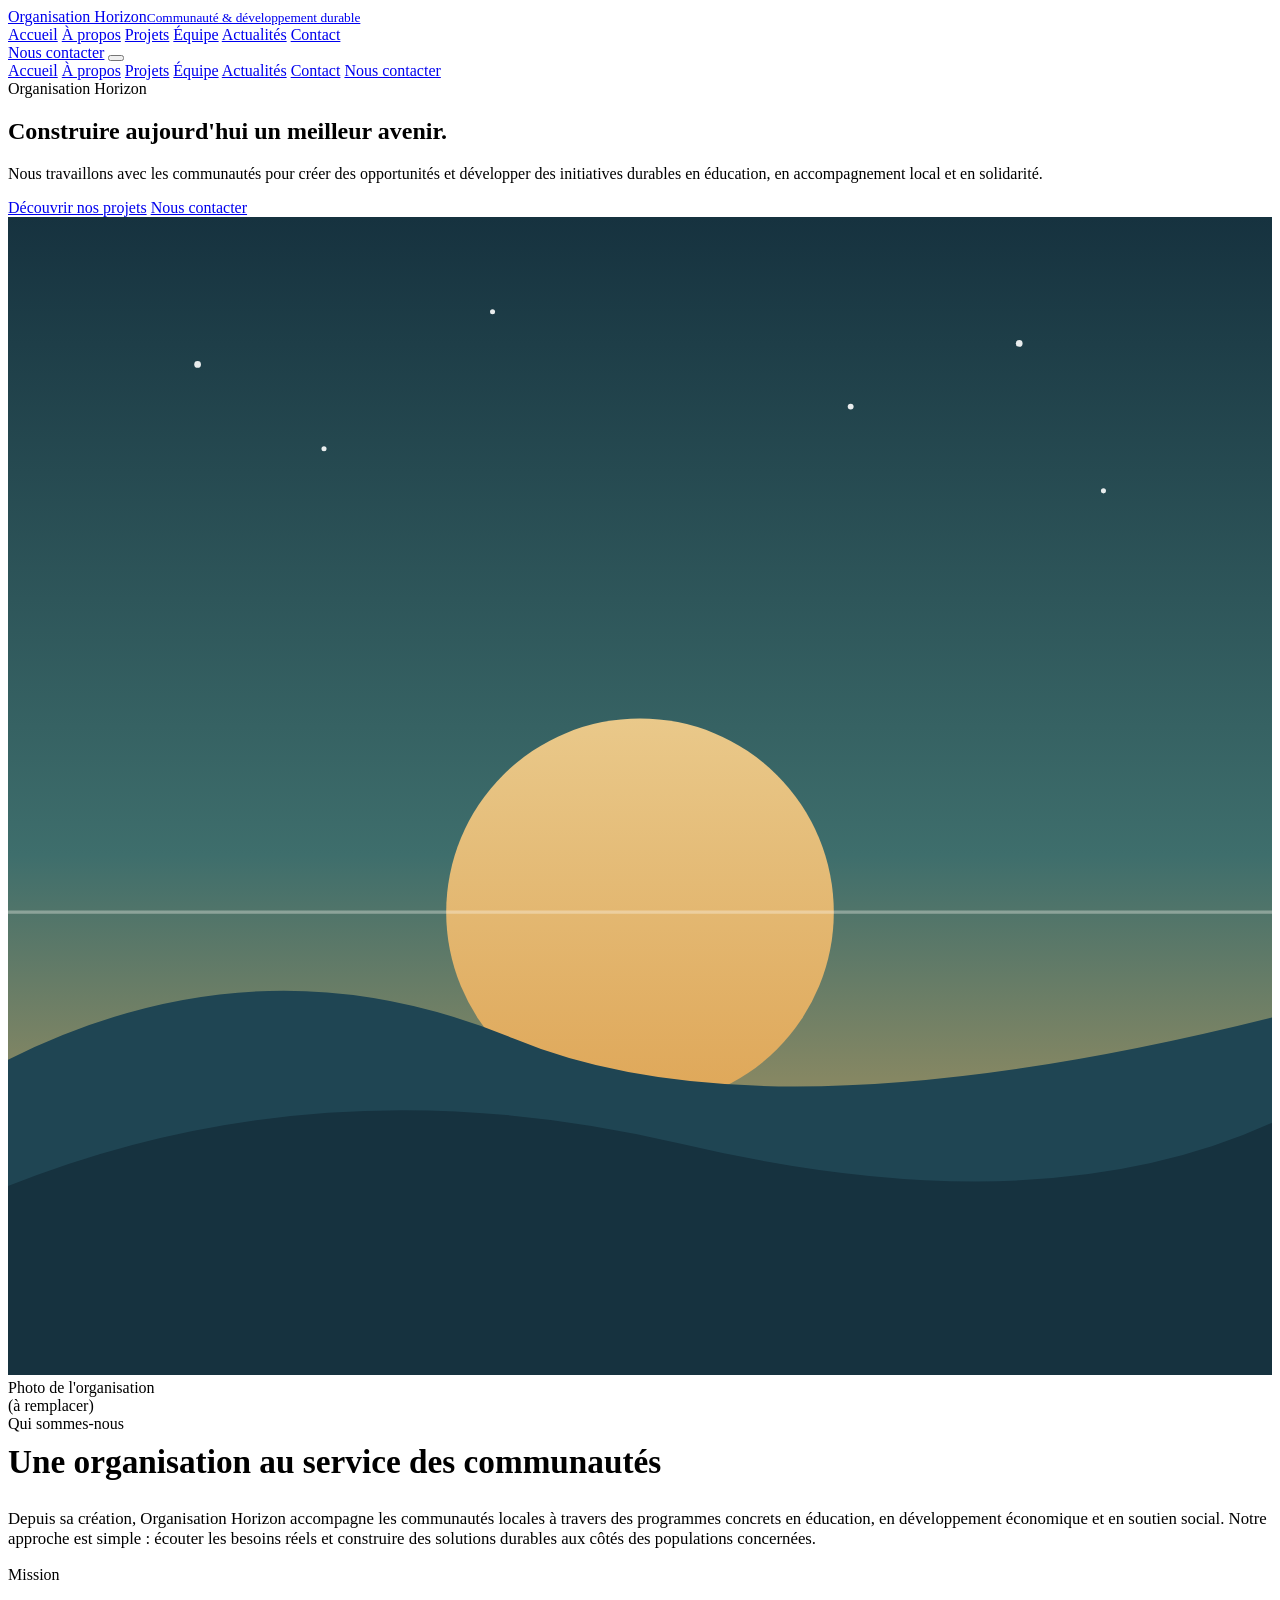
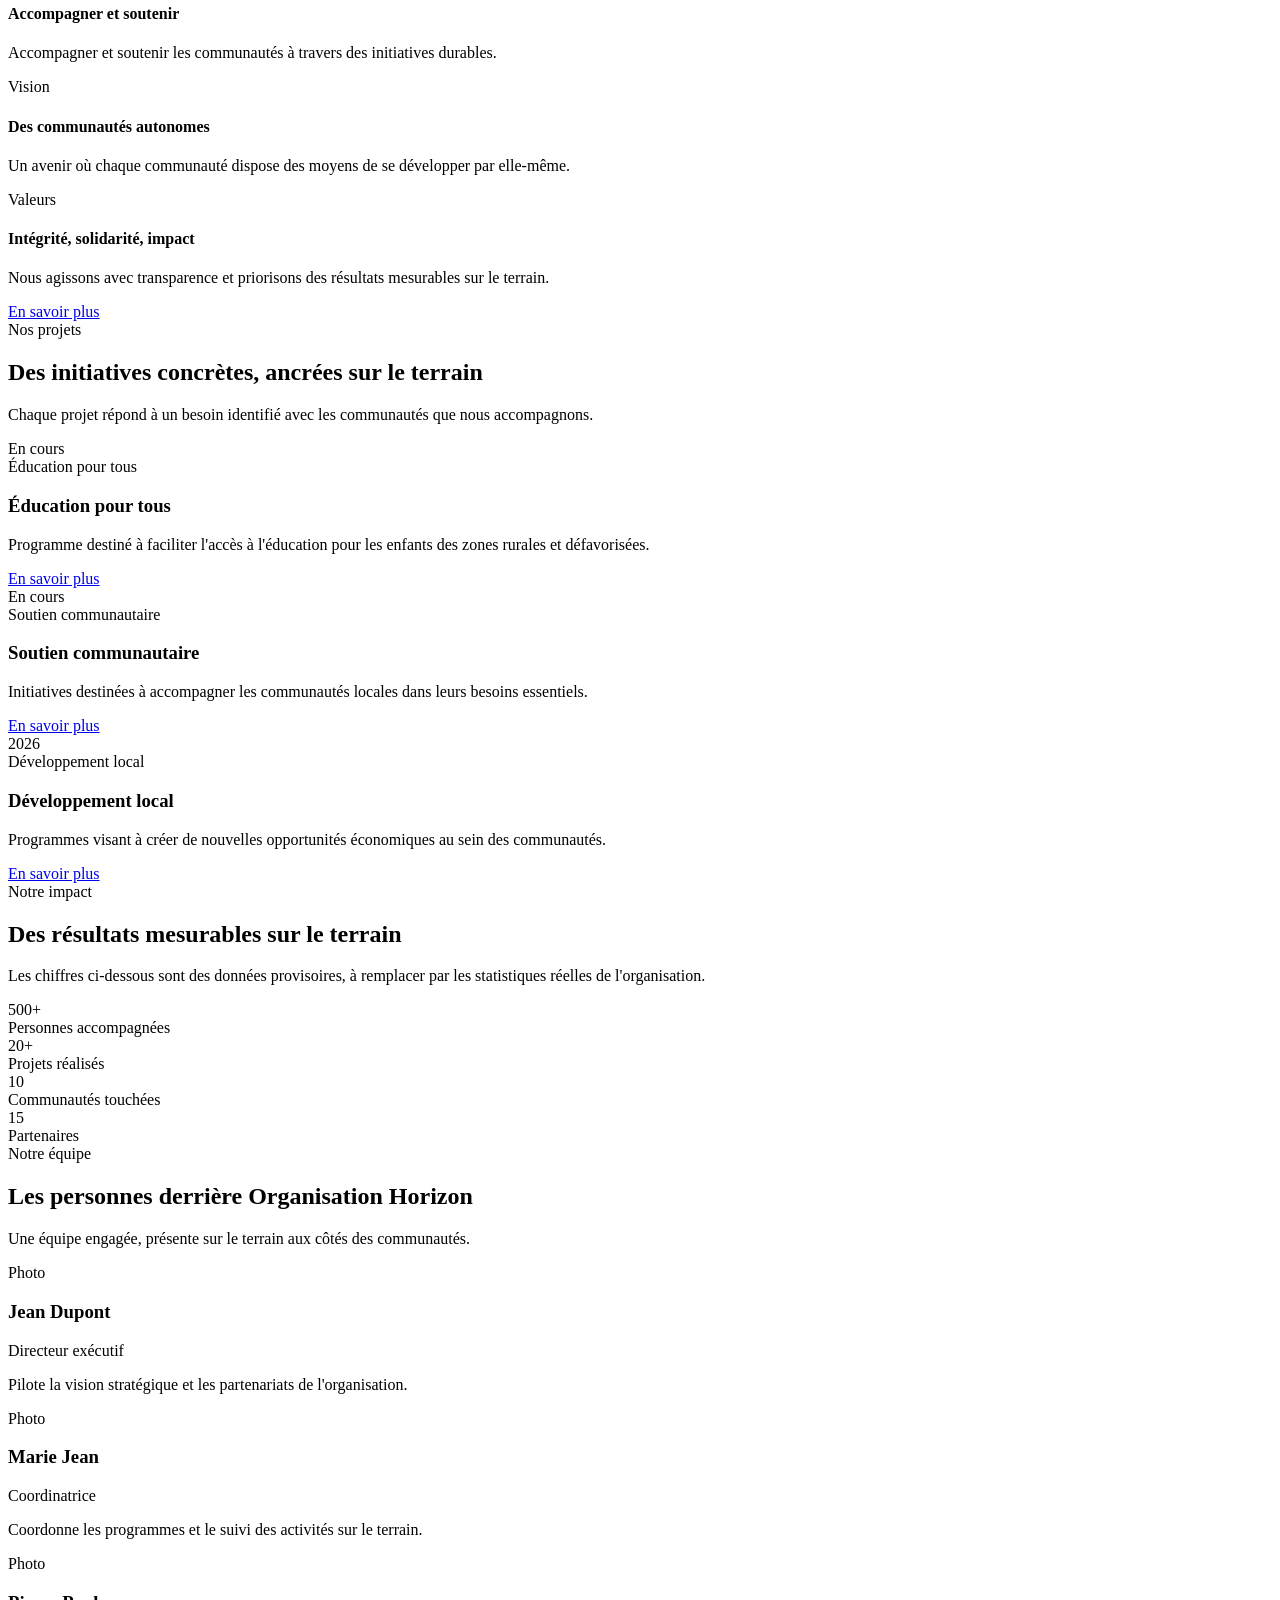
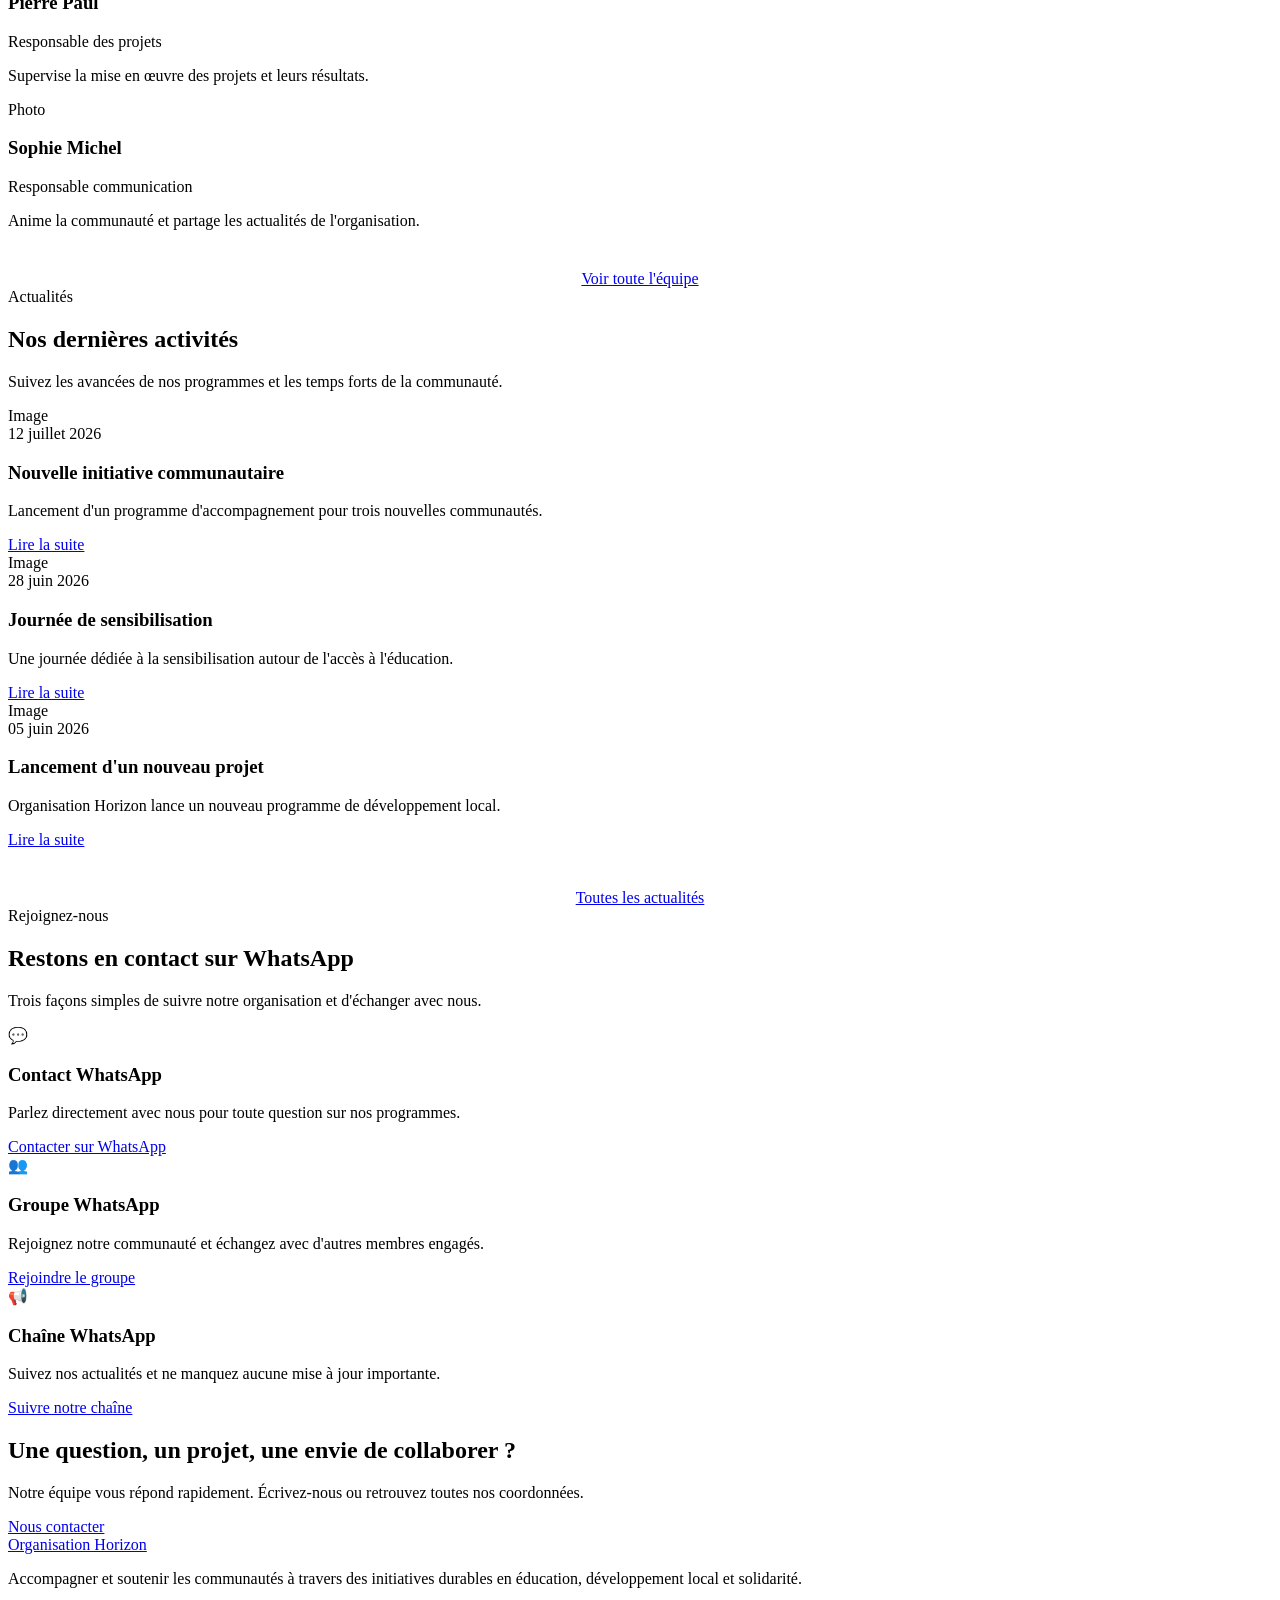
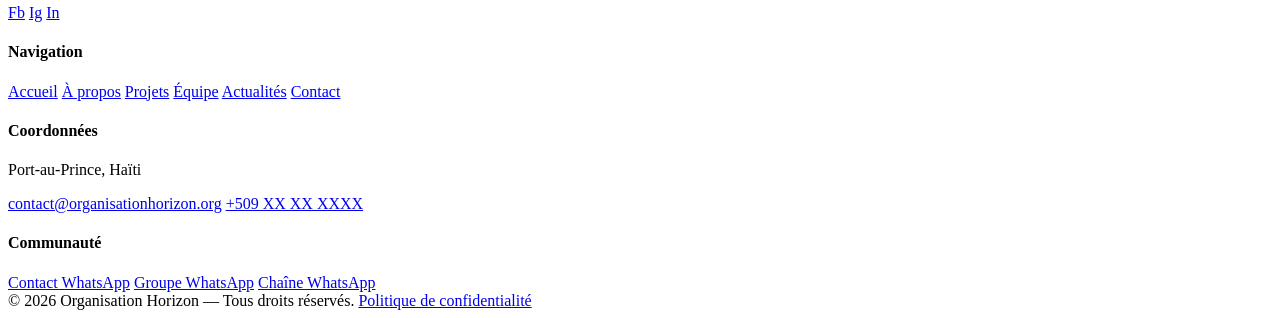
==== index.html @ 72ebceae "index.html" ====
<!DOCTYPE html>
<html lang="fr">
<head>
<meta charset="UTF-8">
<meta name="viewport" content="width=device-width, initial-scale=1.0">
<title>Organisation Horizon — Construire aujourd'hui un meilleur avenir</title>
<meta name="description" content="Organisation Horizon accompagne et soutient les communautés à travers des initiatives durables en éducation, développement local et solidarité.">
<link rel="preconnect" href="https://fonts.googleapis.com">
<link rel="stylesheet" href="css/style.css">
</head>
<body>

<!-- ================= HEADER ================= -->
<header class="site-header">
  <div class="container">
    <a href="index.html" class="brand">
      <span class="brand-mark" aria-hidden="true"></span>
      <span class="brand-name">Organisation Horizon<small>Communauté &amp; développement durable</small></span>
    </a>

    <nav class="main-nav" aria-label="Navigation principale">
      <a href="index.html" class="active">Accueil</a>
      <a href="about.html">À propos</a>
      <a href="projects.html">Projets</a>
      <a href="team.html">Équipe</a>
      <a href="news.html">Actualités</a>
      <a href="contact.html">Contact</a>
    </nav>

    <div class="header-actions">
      <a href="contact.html" class="btn btn-dark">Nous contacter</a>
      <button class="hamburger" aria-label="Ouvrir le menu" aria-expanded="false">
        <span></span><span></span><span></span>
      </button>
    </div>
  </div>
</header>

<nav class="mobile-nav" aria-label="Navigation mobile">
  <a href="index.html">Accueil</a>
  <a href="about.html">À propos</a>
  <a href="projects.html">Projets</a>
  <a href="team.html">Équipe</a>
  <a href="news.html">Actualités</a>
  <a href="contact.html">Contact</a>
  <a href="contact.html" class="btn btn-dark btn-block">Nous contacter</a>
</nav>

<!-- ================= HERO ================= -->
<section class="hero">
  <div class="container">
    <div class="hero-text">
      <span class="eyebrow hero-eyebrow">Organisation Horizon</span>
      <h1>Construire aujourd'hui un meilleur avenir.</h1>
      <p class="hero-lede">Nous travaillons avec les communautés pour créer des opportunités et développer des initiatives durables en éducation, en accompagnement local et en solidarité.</p>
      <div class="hero-ctas">
        <a href="projects.html" class="btn btn-primary">Découvrir nos projets</a>
        <a href="contact.html" class="btn btn-outline">Nous contacter</a>
      </div>
    </div>

    <div class="hero-art">
      <svg class="hero-visual" viewBox="0 0 600 550" xmlns="http://www.w3.org/2000/svg" role="img" aria-label="Illustration d'un horizon au lever du jour au-dessus de collines">
        <defs>
          <linearGradient id="skyGrad" x1="0" y1="0" x2="0" y2="1">
            <stop offset="0%" stop-color="#16323F"/>
            <stop offset="55%" stop-color="#3E6E6C"/>
            <stop offset="100%" stop-color="#E3A857"/>
          </linearGradient>
          <linearGradient id="sunGrad" x1="0" y1="0" x2="0" y2="1">
            <stop offset="0%" stop-color="#F3CE8C"/>
            <stop offset="100%" stop-color="#E3A857"/>
          </linearGradient>
        </defs>
        <rect x="0" y="0" width="600" height="550" fill="url(#skyGrad)"/>
        <circle cx="300" cy="330" r="92" fill="url(#sunGrad)" opacity="0.95"/>
        <g opacity="0.9">
          <circle cx="90" cy="70" r="1.6" fill="#fff"/>
          <circle cx="150" cy="110" r="1.2" fill="#fff"/>
          <circle cx="480" cy="60" r="1.6" fill="#fff"/>
          <circle cx="520" cy="130" r="1.2" fill="#fff"/>
          <circle cx="230" cy="45" r="1.2" fill="#fff"/>
          <circle cx="400" cy="90" r="1.4" fill="#fff"/>
        </g>
        <path d="M0 400 Q120 340 240 390 T600 380 V550 H0 Z" fill="#1F4553"/>
        <path d="M0 460 Q150 400 320 440 T600 430 V550 H0 Z" fill="#16323F"/>
        <line x1="0" y1="330" x2="600" y2="330" stroke="#FBF9F4" stroke-opacity="0.35" stroke-width="1.5"/>
      </svg>
    </div>
  </div>
  <div class="hero-bottom" aria-hidden="true"></div>
</section>

<!-- ================= À PROPOS (résumé) ================= -->
<section id="about" class="reveal">
  <div class="container about-grid">
    <div class="about-figure" style="background: linear-gradient(150deg, var(--teal), var(--navy));">
      <div class="art-block">Photo de l'organisation<br>(à remplacer)</div>
    </div>
    <div>
      <span class="eyebrow">Qui sommes-nous</span>
      <h2 style="margin-top:10px; font-size: clamp(1.7rem,2.6vw,2.3rem);">Une organisation au service des communautés</h2>
      <p style="margin-top:16px; color:var(--ink-soft); font-size:1.05rem;">Depuis sa création, Organisation Horizon accompagne les communautés locales à travers des programmes concrets en éducation, en développement économique et en soutien social. Notre approche est simple : écouter les besoins réels et construire des solutions durables aux côtés des populations concernées.</p>

      <div class="pillars">
        <div class="pillar">
          <span class="pillar-label">Mission</span>
          <div class="pillar-body">
            <h4>Accompagner et soutenir</h4>
            <p>Accompagner et soutenir les communautés à travers des initiatives durables.</p>
          </div>
        </div>
        <div class="pillar">
          <span class="pillar-label">Vision</span>
          <div class="pillar-body">
            <h4>Des communautés autonomes</h4>
            <p>Un avenir où chaque communauté dispose des moyens de se développer par elle-même.</p>
          </div>
        </div>
        <div class="pillar">
          <span class="pillar-label">Valeurs</span>
          <div class="pillar-body">
            <h4>Intégrité, solidarité, impact</h4>
            <p>Nous agissons avec transparence et priorisons des résultats mesurables sur le terrain.</p>
          </div>
        </div>
      </div>

      <a href="about.html" class="btn btn-ghost" style="margin-top:30px;">En savoir plus</a>
    </div>
  </div>
</section>

<!-- ================= PROJETS ================= -->
<section class="section-alt reveal">
  <div class="container">
    <div class="section-head">
      <span class="eyebrow">Nos projets</span>
      <h2>Des initiatives concrètes, ancrées sur le terrain</h2>
      <p>Chaque projet répond à un besoin identifié avec les communautés que nous accompagnons.</p>
    </div>

    <div class="card-grid">
      <article class="project-card">
        <div class="project-media" style="background: linear-gradient(160deg, var(--teal), #2C5C58);">
          <span class="project-status">En cours</span>
          <div class="art-block">Éducation pour tous</div>
        </div>
        <div class="project-body">
          <h3>Éducation pour tous</h3>
          <p>Programme destiné à faciliter l'accès à l'éducation pour les enfants des zones rurales et défavorisées.</p>
          <a href="projects.html" class="project-link">En savoir plus</a>
        </div>
      </article>

      <article class="project-card">
        <div class="project-media" style="background: linear-gradient(160deg, var(--gold-dim), var(--gold));">
          <span class="project-status">En cours</span>
          <div class="art-block">Soutien communautaire</div>
        </div>
        <div class="project-body">
          <h3>Soutien communautaire</h3>
          <p>Initiatives destinées à accompagner les communautés locales dans leurs besoins essentiels.</p>
          <a href="projects.html" class="project-link">En savoir plus</a>
        </div>
      </article>

      <article class="project-card">
        <div class="project-media" style="background: linear-gradient(160deg, var(--navy), var(--navy-2));">
          <span class="project-status">2026</span>
          <div class="art-block">Développement local</div>
        </div>
        <div class="project-body">
          <h3>Développement local</h3>
          <p>Programmes visant à créer de nouvelles opportunités économiques au sein des communautés.</p>
          <a href="projects.html" class="project-link">En savoir plus</a>
        </div>
      </article>
    </div>
  </div>
</section>

<!-- ================= IMPACT ================= -->
<section class="impact reveal">
  <div class="container">
    <div class="section-head">
      <span class="eyebrow">Notre impact</span>
      <h2>Des résultats mesurables sur le terrain</h2>
      <p>Les chiffres ci-dessous sont des données provisoires, à remplacer par les statistiques réelles de l'organisation.</p>
    </div>

    <div class="stats-grid">
      <div class="stat"><div class="stat-num">500+</div><div class="stat-label">Personnes accompagnées</div></div>
      <div class="stat"><div class="stat-num">20+</div><div class="stat-label">Projets réalisés</div></div>
      <div class="stat"><div class="stat-num">10</div><div class="stat-label">Communautés touchées</div></div>
      <div class="stat"><div class="stat-num">15</div><div class="stat-label">Partenaires</div></div>
    </div>
  </div>
</section>

<!-- ================= ÉQUIPE (aperçu) ================= -->
<section class="reveal">
  <div class="container">
    <div class="section-head">
      <span class="eyebrow">Notre équipe</span>
      <h2>Les personnes derrière Organisation Horizon</h2>
      <p>Une équipe engagée, présente sur le terrain aux côtés des communautés.</p>
    </div>

    <div class="team-grid">
      <div class="team-card">
        <div class="team-photo" style="background: linear-gradient(160deg, var(--navy), var(--teal));"><div class="art-block">Photo</div></div>
        <h3>Jean Dupont</h3>
        <div class="team-role">Directeur exécutif</div>
        <p class="team-bio">Pilote la vision stratégique et les partenariats de l'organisation.</p>
      </div>
      <div class="team-card">
        <div class="team-photo" style="background: linear-gradient(160deg, var(--gold), var(--gold-dim));"><div class="art-block">Photo</div></div>
        <h3>Marie Jean</h3>
        <div class="team-role">Coordinatrice</div>
        <p class="team-bio">Coordonne les programmes et le suivi des activités sur le terrain.</p>
      </div>
      <div class="team-card">
        <div class="team-photo" style="background: linear-gradient(160deg, var(--teal), var(--navy-2));"><div class="art-block">Photo</div></div>
        <h3>Pierre Paul</h3>
        <div class="team-role">Responsable des projets</div>
        <p class="team-bio">Supervise la mise en œuvre des projets et leurs résultats.</p>
      </div>
      <div class="team-card">
        <div class="team-photo" style="background: linear-gradient(160deg, var(--navy-2), var(--gold-dim));"><div class="art-block">Photo</div></div>
        <h3>Sophie Michel</h3>
        <div class="team-role">Responsable communication</div>
        <p class="team-bio">Anime la communauté et partage les actualités de l'organisation.</p>
      </div>
    </div>

    <div style="text-align:center; margin-top:40px;">
      <a href="team.html" class="btn btn-ghost">Voir toute l'équipe</a>
    </div>
  </div>
</section>

<!-- ================= ACTUALITÉS (aperçu) ================= -->
<section class="section-alt reveal">
  <div class="container">
    <div class="section-head">
      <span class="eyebrow">Actualités</span>
      <h2>Nos dernières activités</h2>
      <p>Suivez les avancées de nos programmes et les temps forts de la communauté.</p>
    </div>

    <div class="news-grid">
      <article class="news-card">
        <div class="news-media" style="background: linear-gradient(160deg, var(--teal), var(--navy));"><div class="art-block">Image</div></div>
        <div class="news-body">
          <span class="news-date">12 juillet 2026</span>
          <h3>Nouvelle initiative communautaire</h3>
          <p>Lancement d'un programme d'accompagnement pour trois nouvelles communautés.</p>
          <a href="news.html" class="news-link">Lire la suite</a>
        </div>
      </article>
      <article class="news-card">
        <div class="news-media" style="background: linear-gradient(160deg, var(--gold), var(--gold-dim));"><div class="art-block">Image</div></div>
        <div class="news-body">
          <span class="news-date">28 juin 2026</span>
          <h3>Journée de sensibilisation</h3>
          <p>Une journée dédiée à la sensibilisation autour de l'accès à l'éducation.</p>
          <a href="news.html" class="news-link">Lire la suite</a>
        </div>
      </article>
      <article class="news-card">
        <div class="news-media" style="background: linear-gradient(160deg, var(--navy-2), var(--teal));"><div class="art-block">Image</div></div>
        <div class="news-body">
          <span class="news-date">05 juin 2026</span>
          <h3>Lancement d'un nouveau projet</h3>
          <p>Organisation Horizon lance un nouveau programme de développement local.</p>
          <a href="news.html" class="news-link">Lire la suite</a>
        </div>
      </article>
    </div>

    <div style="text-align:center; margin-top:40px;">
      <a href="news.html" class="btn btn-ghost">Toutes les actualités</a>
    </div>
  </div>
</section>

<!-- ================= COMMUNAUTÉ / WHATSAPP ================= -->
<section class="community reveal">
  <div class="container">
    <div class="section-head">
      <span class="eyebrow">Rejoignez-nous</span>
      <h2>Restons en contact sur WhatsApp</h2>
      <p>Trois façons simples de suivre notre organisation et d'échanger avec nous.</p>
    </div>

    <div class="community-grid">
      <div class="community-card">
        <div class="community-icon">💬</div>
        <h3>Contact WhatsApp</h3>
        <p>Parlez directement avec nous pour toute question sur nos programmes.</p>
        <a href="https://wa.me/509XXXXXXXX" target="_blank" rel="noopener" class="btn btn-whatsapp">Contacter sur WhatsApp</a>
      </div>
      <div class="community-card">
        <div class="community-icon">👥</div>
        <h3>Groupe WhatsApp</h3>
        <p>Rejoignez notre communauté et échangez avec d'autres membres engagés.</p>
        <a href="#" class="btn btn-whatsapp">Rejoindre le groupe</a>
      </div>
      <div class="community-card">
        <div class="community-icon">📢</div>
        <h3>Chaîne WhatsApp</h3>
        <p>Suivez nos actualités et ne manquez aucune mise à jour importante.</p>
        <a href="#" class="btn btn-whatsapp">Suivre notre chaîne</a>
      </div>
    </div>
  </div>
</section>

<!-- ================= CTA CONTACT ================= -->
<section class="cta-band">
  <div class="container">
    <h2>Une question, un projet, une envie de collaborer ?</h2>
    <p>Notre équipe vous répond rapidement. Écrivez-nous ou retrouvez toutes nos coordonnées.</p>
    <div class="hero-ctas">
      <a href="contact.html" class="btn btn-primary">Nous contacter</a>
    </div>
  </div>
</section>

<!-- ================= FOOTER ================= -->
<footer class="site-footer">
  <div class="container">
    <div class="footer-grid">
      <div class="footer-brand">
        <a href="index.html" class="brand">
          <span class="brand-mark" aria-hidden="true"></span>
          <span class="brand-name">Organisation Horizon</span>
        </a>
        <p class="footer-about">Accompagner et soutenir les communautés à travers des initiatives durables en éducation, développement local et solidarité.</p>
        <div class="footer-social">
          <a href="#" aria-label="Facebook">Fb</a>
          <a href="#" aria-label="Instagram">Ig</a>
          <a href="#" aria-label="LinkedIn">In</a>
        </div>
      </div>
      <div class="footer-col">
        <h4>Navigation</h4>
        <a href="index.html">Accueil</a>
        <a href="about.html">À propos</a>
        <a href="projects.html">Projets</a>
        <a href="team.html">Équipe</a>
        <a href="news.html">Actualités</a>
        <a href="contact.html">Contact</a>
      </div>
      <div class="footer-col">
        <h4>Coordonnées</h4>
        <p>Port-au-Prince, Haïti</p>
        <a href="mailto:contact@organisationhorizon.org">contact@organisationhorizon.org</a>
        <a href="https://wa.me/509XXXXXXXX" target="_blank" rel="noopener">+509 XX XX XXXX</a>
      </div>
      <div class="footer-col">
        <h4>Communauté</h4>
        <a href="https://wa.me/509XXXXXXXX" target="_blank" rel="noopener">Contact WhatsApp</a>
        <a href="#">Groupe WhatsApp</a>
        <a href="#">Chaîne WhatsApp</a>
      </div>
    </div>
    <div class="footer-bottom">
      <span>© 2026 Organisation Horizon — Tous droits réservés.</span>
      <a href="#">Politique de confidentialité</a>
    </div>
  </div>
</footer>

<script src="js/script.js"></script>
</body>
</html>
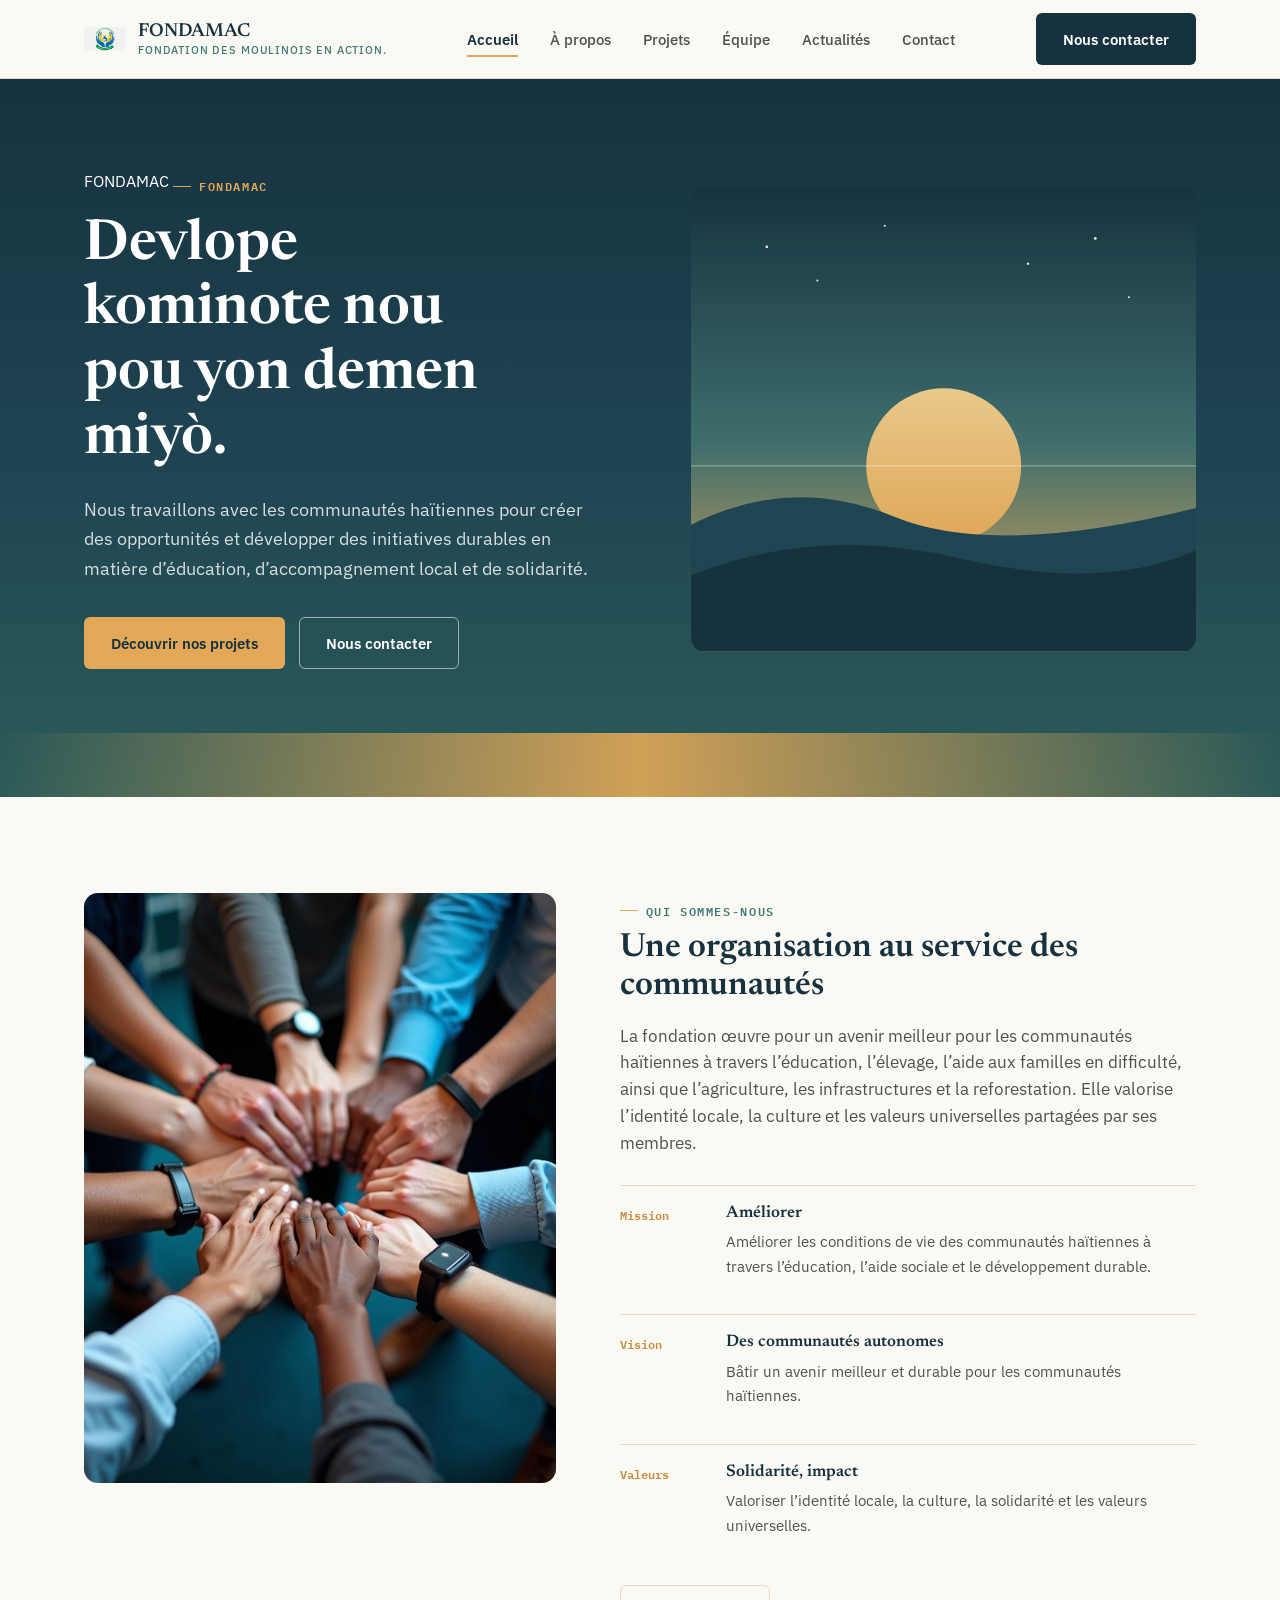
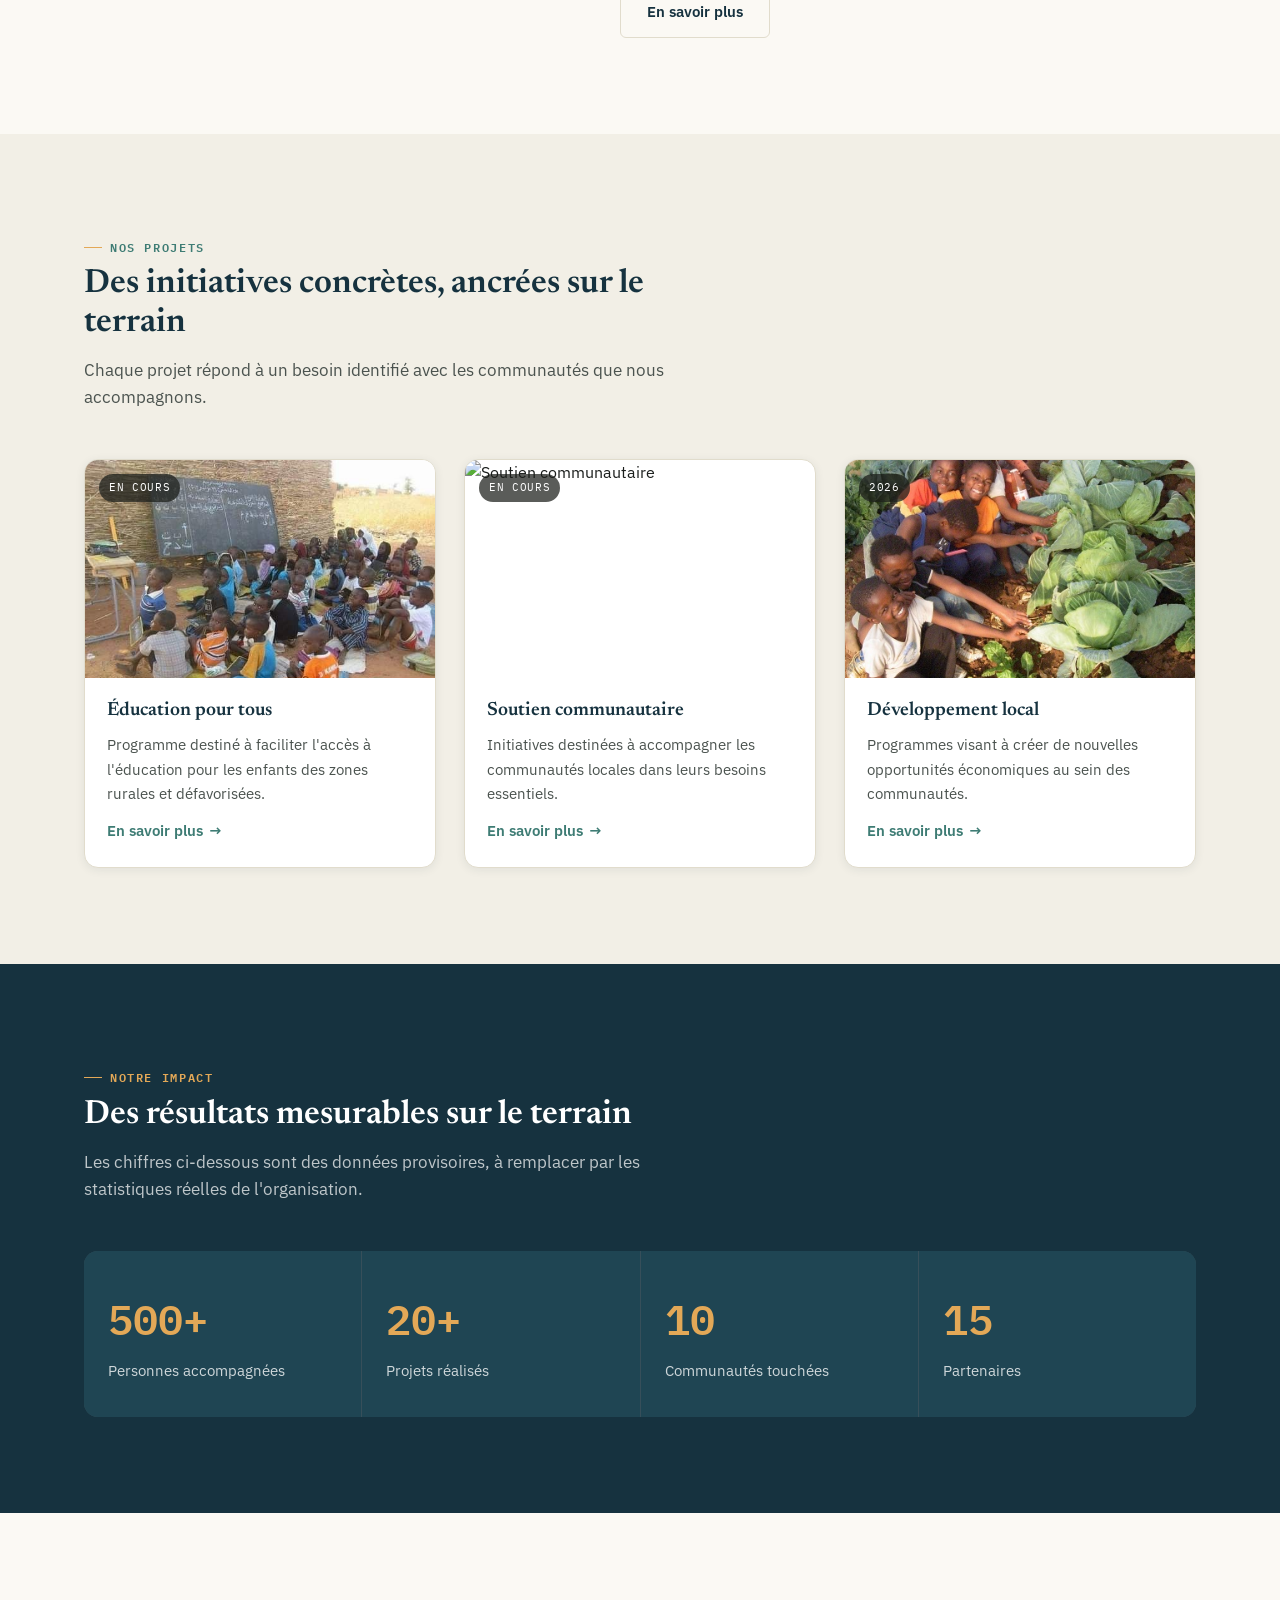
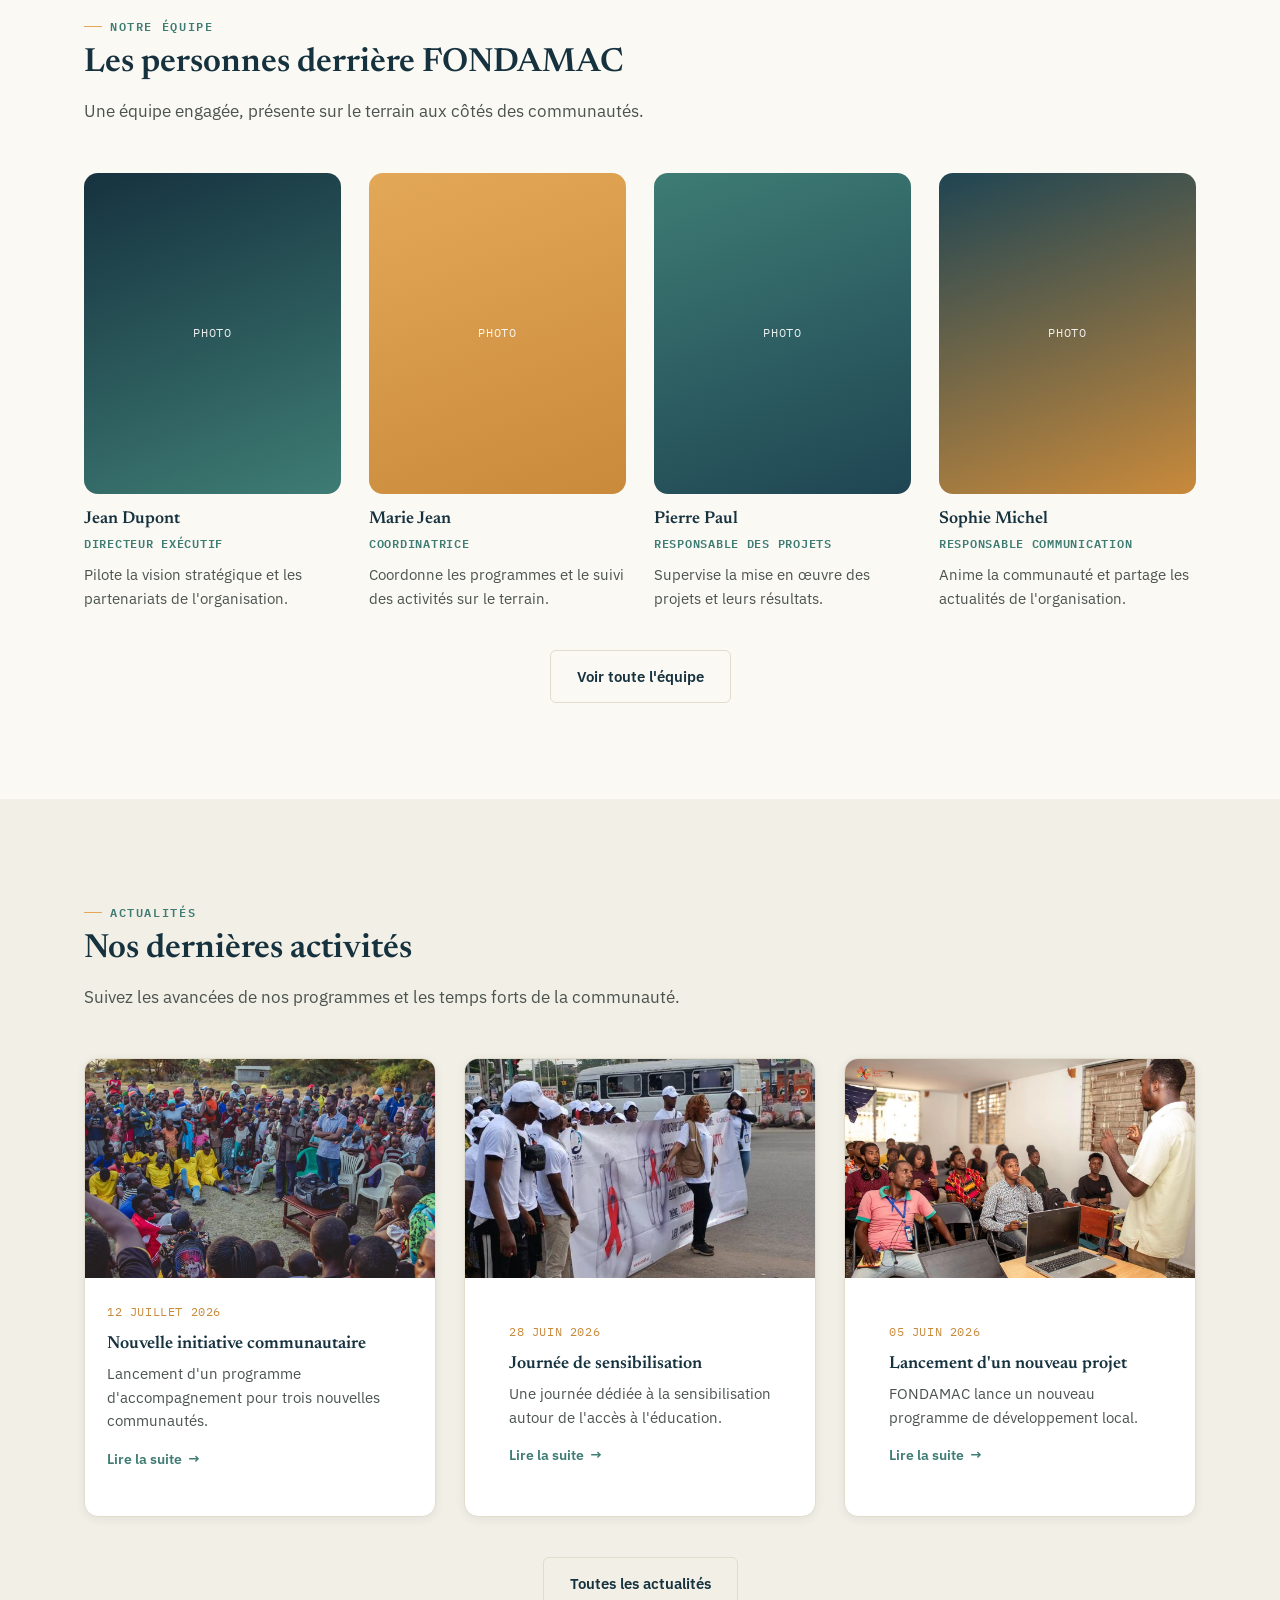
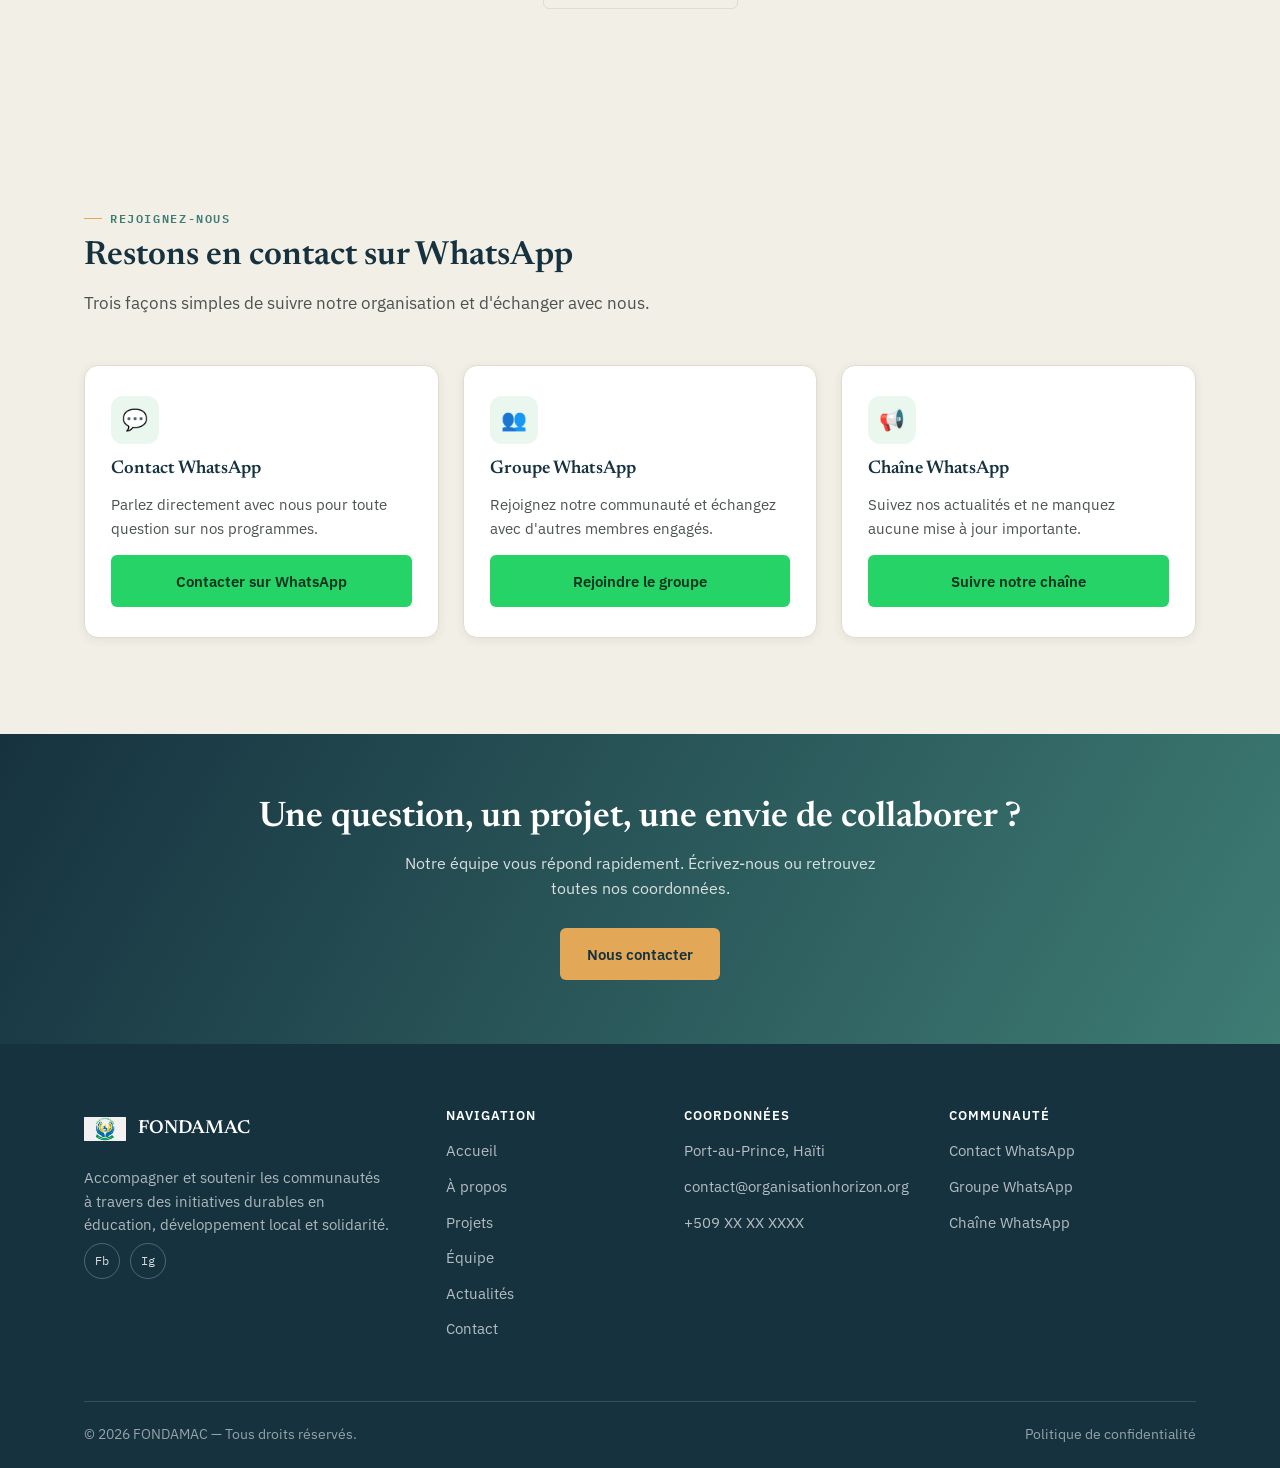
==== commit a6aa6c44: "modification rapide" ====
--- a/index.html
+++ b/index.html
@@ -3,8 +3,8 @@
 <head>
 <meta charset="UTF-8">
 <meta name="viewport" content="width=device-width, initial-scale=1.0">
-<title>Organisation Horizon — Construire aujourd'hui un meilleur avenir</title>
-<meta name="description" content="Organisation Horizon accompagne et soutient les communautés à travers des initiatives durables en éducation, développement local et solidarité.">
+<title>FONDAMAC —  Fondation des moulinois en action.</title>
+<meta name="description" content="FONDAMAC accompagne et soutient les communautés à travers des initiatives durables en éducation, développement local et solidarité.">
 <link rel="preconnect" href="https://fonts.googleapis.com">
 <link rel="stylesheet" href="css/style.css">
 </head>
@@ -14,8 +14,8 @@
 <header class="site-header">
   <div class="container">
     <a href="index.html" class="brand">
-      <span class="brand-mark" aria-hidden="true"></span>
-      <span class="brand-name">Organisation Horizon<small>Communauté &amp; développement durable</small></span>
+      <img src="images/logo/logoorganization.png" alt="Logo Organisation Horizon" style="width:42px; height:42px; border-radius:10px; object-fit:contain;">
+      <span class="brand-name">FONDAMAC <small>Fondation des moulinois en action.</small></span>
     </a>
 
     <nav class="main-nav" aria-label="Navigation principale">
@@ -49,10 +49,10 @@
 <!-- ================= HERO ================= -->
 <section class="hero">
   <div class="container">
-    <div class="hero-text">
-      <span class="eyebrow hero-eyebrow">Organisation Horizon</span>
-      <h1>Construire aujourd'hui un meilleur avenir.</h1>
-      <p class="hero-lede">Nous travaillons avec les communautés pour créer des opportunités et développer des initiatives durables en éducation, en accompagnement local et en solidarité.</p>
+    <div class="hero-text">FONDAMAC
+      <span class="eyebrow hero-eyebrow">FONDAMAC</span>
+      <h1>Devlope kominote nou pou yon demen miyò.</h1>
+      <p class="hero-lede">Nous travaillons avec les communautés haïtiennes pour créer des opportunités et développer des initiatives durables en matière d’éducation, d’accompagnement local et de solidarité. </p>
       <div class="hero-ctas">
         <a href="projects.html" class="btn btn-primary">Découvrir nos projets</a>
         <a href="contact.html" class="btn btn-outline">Nous contacter</a>
@@ -94,34 +94,34 @@
 <!-- ================= À PROPOS (résumé) ================= -->
 <section id="about" class="reveal">
   <div class="container about-grid">
-    <div class="about-figure" style="background: linear-gradient(150deg, var(--teal), var(--navy));">
-      <div class="art-block">Photo de l'organisation<br>(à remplacer)</div>
-    </div>
+    <div class="about-figure">
+  <img src="images/hero/organisation.jpg" alt="FONDAMAC" style="width:100%; height:100%; object-fit:cover;">
+</div>
     <div>
       <span class="eyebrow">Qui sommes-nous</span>
       <h2 style="margin-top:10px; font-size: clamp(1.7rem,2.6vw,2.3rem);">Une organisation au service des communautés</h2>
-      <p style="margin-top:16px; color:var(--ink-soft); font-size:1.05rem;">Depuis sa création, Organisation Horizon accompagne les communautés locales à travers des programmes concrets en éducation, en développement économique et en soutien social. Notre approche est simple : écouter les besoins réels et construire des solutions durables aux côtés des populations concernées.</p>
+      <p style="margin-top:16px; color:var(--ink-soft); font-size:1.05rem;">La fondation œuvre pour un avenir meilleur pour les communautés haïtiennes à travers l’éducation, l’élevage, l’aide aux familles en difficulté, ainsi que l’agriculture, les infrastructures et la reforestation. Elle valorise l’identité locale, la culture et les valeurs universelles partagées par ses membres. </p>
 
       <div class="pillars">
         <div class="pillar">
           <span class="pillar-label">Mission</span>
           <div class="pillar-body">
-            <h4>Accompagner et soutenir</h4>
-            <p>Accompagner et soutenir les communautés à travers des initiatives durables.</p>
+            <h4>Améliorer</h4>
+            <p>Améliorer les conditions de vie des communautés haïtiennes à travers l’éducation, l’aide sociale et le développement durable.</p>
           </div>
         </div>
         <div class="pillar">
           <span class="pillar-label">Vision</span>
           <div class="pillar-body">
             <h4>Des communautés autonomes</h4>
-            <p>Un avenir où chaque communauté dispose des moyens de se développer par elle-même.</p>
+            <p>Bâtir un avenir meilleur et durable pour les communautés haïtiennes.</p>
           </div>
         </div>
         <div class="pillar">
           <span class="pillar-label">Valeurs</span>
           <div class="pillar-body">
-            <h4>Intégrité, solidarité, impact</h4>
-            <p>Nous agissons avec transparence et priorisons des résultats mesurables sur le terrain.</p>
+            <h4>Solidarité, impact</h4>
+            <p>Valoriser l’identité locale, la culture, la solidarité et les valeurs universelles.</p>
           </div>
         </div>
       </div>
@@ -142,9 +142,9 @@
 
     <div class="card-grid">
       <article class="project-card">
-        <div class="project-media" style="background: linear-gradient(160deg, var(--teal), #2C5C58);">
+        <div class="project-media" >
           <span class="project-status">En cours</span>
-          <div class="art-block">Éducation pour tous</div>
+          <img src="images/projects/Éducation-pour-tous.jpg" alt="Éducation pour tous" style="width:100%; height:100%; object-fit:cover;">
         </div>
         <div class="project-body">
           <h3>Éducation pour tous</h3>
@@ -154,9 +154,9 @@
       </article>
 
       <article class="project-card">
-        <div class="project-media" style="background: linear-gradient(160deg, var(--gold-dim), var(--gold));">
+        <div class="project-media" >
           <span class="project-status">En cours</span>
-          <div class="art-block">Soutien communautaire</div>
+          <img src="images/projects/Soutien-communautaire.jpg" alt="Soutien communautaire" style="width:100%; height:100%; object-fit:cover;">
         </div>
         <div class="project-body">
           <h3>Soutien communautaire</h3>
@@ -166,9 +166,9 @@
       </article>
 
       <article class="project-card">
-        <div class="project-media" style="background: linear-gradient(160deg, var(--navy), var(--navy-2));">
+        <div class="project-media" >
           <span class="project-status">2026</span>
-          <div class="art-block">Développement local</div>
+          <img src="images/projects/developpement-local.jpg" alt="Développement local" style="width:100%; height:100%; object-fit:cover;">
         </div>
         <div class="project-body">
           <h3>Développement local</h3>
@@ -203,7 +203,7 @@
   <div class="container">
     <div class="section-head">
       <span class="eyebrow">Notre équipe</span>
-      <h2>Les personnes derrière Organisation Horizon</h2>
+      <h2>Les personnes derrière FONDAMAC</h2>
       <p>Une équipe engagée, présente sur le terrain aux côtés des communautés.</p>
     </div>
 
@@ -251,7 +251,7 @@
 
     <div class="news-grid">
       <article class="news-card">
-        <div class="news-media" style="background: linear-gradient(160deg, var(--teal), var(--navy));"><div class="art-block">Image</div></div>
+        <div class="news-media"><img src="images/news/nouvelle-initiative.jpg" alt="Nouvelle initiative communautaire" style="width:100%; height:100%; object-fit:cover;"></div>
         <div class="news-body">
           <span class="news-date">12 juillet 2026</span>
           <h3>Nouvelle initiative communautaire</h3>
@@ -260,7 +260,7 @@
         </div>
       </article>
       <article class="news-card">
-        <div class="news-media" style="background: linear-gradient(160deg, var(--gold), var(--gold-dim));"><div class="art-block">Image</div></div>
+        <div class="news-media"><img src="images/news/journee-sensibilisation.jpg" alt="Nouvelle initiative communautaire" style="width:100%; height:100%; object-fit:cover;"></div>        <div class="news-body">
         <div class="news-body">
           <span class="news-date">28 juin 2026</span>
           <h3>Journée de sensibilisation</h3>
@@ -269,11 +269,11 @@
         </div>
       </article>
       <article class="news-card">
-        <div class="news-media" style="background: linear-gradient(160deg, var(--navy-2), var(--teal));"><div class="art-block">Image</div></div>
+<div class="news-media"><img src="images/news/lancement-projet.jpg" alt="Nouvelle initiative communautaire" style="width:100%; height:100%; object-fit:cover;"></div>        <div class="news-body">
         <div class="news-body">
           <span class="news-date">05 juin 2026</span>
           <h3>Lancement d'un nouveau projet</h3>
-          <p>Organisation Horizon lance un nouveau programme de développement local.</p>
+          <p>FONDAMAC  lance un nouveau programme de développement local.</p>
           <a href="news.html" class="news-link">Lire la suite</a>
         </div>
       </article>
@@ -326,22 +326,21 @@
       <a href="contact.html" class="btn btn-primary">Nous contacter</a>
     </div>
   </div>
-</section>
-
+</section> 
 <!-- ================= FOOTER ================= -->
 <footer class="site-footer">
   <div class="container">
     <div class="footer-grid">
       <div class="footer-brand">
         <a href="index.html" class="brand">
-          <span class="brand-mark" aria-hidden="true"></span>
-          <span class="brand-name">Organisation Horizon</span>
+          <img src="images/logo/logoorganization.png" alt="Logo Organisation Horizon" style="width:42px; height:42px; border-radius:10px; object-fit:contain;">
+          <span class="brand-name">FONDAMAC</span>
         </a>
         <p class="footer-about">Accompagner et soutenir les communautés à travers des initiatives durables en éducation, développement local et solidarité.</p>
         <div class="footer-social">
           <a href="#" aria-label="Facebook">Fb</a>
           <a href="#" aria-label="Instagram">Ig</a>
-          <a href="#" aria-label="LinkedIn">In</a>
+         
         </div>
       </div>
       <div class="footer-col">
@@ -367,7 +366,7 @@
       </div>
     </div>
     <div class="footer-bottom">
-      <span>© 2026 Organisation Horizon — Tous droits réservés.</span>
+      <span>© 2026 FONDAMAC — Tous droits réservés.</span>
       <a href="#">Politique de confidentialité</a>
     </div>
   </div>
--- a/css/style.css
+++ b/css/style.css
@@ -0,0 +1,552 @@
+/* =========================================================
+   ORGANISATION HORIZON — style.css
+   Signature: la "ligne d'horizon" — un dégradé nuit -> aube
+   qui traverse le site comme séparateur de sections.
+   ========================================================= */
+
+/* ---------- Fonts ---------- */
+@import url('https://fonts.googleapis.com/css2?family=Newsreader:ital,opsz,wght@0,6..72,400;0,6..72,500;0,6..72,600;0,6..72,700;1,6..72,500&family=IBM+Plex+Sans:wght@400;500;600;700&family=IBM+Plex+Mono:wght@500;600&display=swap');
+
+/* ---------- Design tokens ---------- */
+:root{
+  /* Palette : nuit -> horizon -> aube */
+  --navy: #16323F;        /* nuit / fond sombre */
+  --navy-2: #1F4553;      /* nuit, variante claire */
+  --teal: #3E7C74;        /* feuillage / communauté */
+  --gold: #E3A857;        /* aube / horizon / accent chaud */
+  --gold-dim: #C98A3B;
+  --paper: #FBF9F4;       /* fond clair */
+  --paper-2: #F2EFE6;     /* fond clair, section alternée */
+  --ink: #1B1E1C;         /* texte principal */
+  --ink-soft: #4B534F;    /* texte secondaire */
+  --line: #E1DCCC;        /* traits / bordures */
+  --white: #FFFFFF;
+
+  --font-display: 'Newsreader', 'Georgia', serif;
+  --font-body: 'IBM Plex Sans', 'Segoe UI', sans-serif;
+  --font-mono: 'IBM Plex Mono', monospace;
+
+  --radius: 6px;
+  --radius-lg: 14px;
+  --shadow-soft: 0 10px 30px -14px rgba(22,50,63,0.25);
+  --shadow-card: 0 2px 10px rgba(22,50,63,0.08);
+
+  --container: 1160px;
+  --header-h: 78px;
+
+  --ease: cubic-bezier(.4,.06,.2,1);
+}
+
+/* ---------- Reset ---------- */
+*, *::before, *::after{ box-sizing: border-box; }
+html{ scroll-behavior: smooth; }
+body{
+  margin:0;
+  font-family: var(--font-body);
+  color: var(--ink);
+  background: var(--paper);
+  line-height: 1.6;
+  -webkit-font-smoothing: antialiased;
+}
+img{ max-width:100%; display:block; }
+a{ color: inherit; text-decoration:none; }
+ul{ list-style:none; margin:0; padding:0; }
+h1,h2,h3,h4{ font-family: var(--font-display); font-weight:600; line-height:1.15; margin:0; color: var(--navy); }
+p{ margin:0; }
+button{ font-family: inherit; cursor:pointer; }
+input, textarea{ font-family: inherit; font-size: 1rem; }
+
+:focus-visible{
+  outline: 2.5px solid var(--gold);
+  outline-offset: 3px;
+}
+
+@media (prefers-reduced-motion: reduce){
+  *{ animation-duration: 0.001ms !important; animation-iteration-count: 1 !important; transition-duration: 0.001ms !important; scroll-behavior: auto !important; }
+}
+
+.container{
+  width: 100%;
+  max-width: var(--container);
+  margin: 0 auto;
+  padding: 0 24px;
+}
+
+.eyebrow{
+  display:inline-flex;
+  align-items:center;
+  gap:8px;
+  font-family: var(--font-mono);
+  font-size: 0.72rem;
+  letter-spacing: 0.14em;
+  text-transform: uppercase;
+  color: var(--teal);
+  font-weight: 600;
+}
+.eyebrow::before{
+  content:"";
+  width: 18px; height: 1px;
+  background: var(--gold);
+  display:inline-block;
+}
+
+section{ padding: 96px 0; }
+.section-alt{ background: var(--paper-2); }
+
+.section-head{
+  max-width: 640px;
+  margin-bottom: 48px;
+}
+.section-head h2{ font-size: clamp(1.7rem, 2.6vw, 2.4rem); margin-top: 10px; }
+.section-head p{ color: var(--ink-soft); margin-top: 14px; font-size: 1.05rem; }
+
+/* ---------- Ligne d'horizon (signature) ---------- */
+.horizon-rule{
+  height: 3px;
+  width: 100%;
+  background: linear-gradient(90deg, var(--navy) 0%, var(--teal) 45%, var(--gold) 100%);
+  border:0;
+  margin:0;
+}
+
+/* ---------- Buttons ---------- */
+.btn{
+  display:inline-flex;
+  align-items:center;
+  justify-content:center;
+  gap:8px;
+  padding: 13px 26px;
+  border-radius: var(--radius);
+  font-weight: 600;
+  font-size: 0.95rem;
+  border: 1.5px solid transparent;
+  transition: transform .18s var(--ease), background .18s var(--ease), border-color .18s var(--ease), color .18s var(--ease);
+  white-space: nowrap;
+}
+.btn:hover{ transform: translateY(-2px); }
+.btn-primary{ background: var(--gold); color: var(--navy); }
+.btn-primary:hover{ background: var(--gold-dim); }
+.btn-outline{ background: transparent; border-color: rgba(255,255,255,0.55); color: var(--white); }
+.btn-outline:hover{ background: rgba(255,255,255,0.12); border-color: var(--white); }
+.btn-dark{ background: var(--navy); color: var(--white); }
+.btn-dark:hover{ background: var(--navy-2); }
+.btn-ghost{ background: transparent; border-color: var(--line); color: var(--navy); }
+.btn-ghost:hover{ border-color: var(--navy); }
+.btn-whatsapp{ background:#25D366; color:#0b3320; }
+.btn-whatsapp:hover{ background:#1fbd59; }
+.btn-block{ width:100%; }
+
+/* =========================================================
+   HEADER
+   ========================================================= */
+.site-header{
+  position: sticky; top:0; z-index: 100;
+  background: rgba(251,249,244,0.92);
+  backdrop-filter: blur(10px);
+  border-bottom: 1px solid var(--line);
+}
+.site-header .container{
+  height: var(--header-h);
+  display:flex;
+  align-items:center;
+  justify-content: space-between;
+}
+.brand{ display:flex; align-items:center; gap:12px; }
+.brand-mark{
+  width:42px; height:42px; border-radius:10px;
+  background: linear-gradient(160deg, var(--navy), var(--teal));
+  position: relative; flex-shrink:0;
+  overflow:hidden;
+}
+.brand-mark::after{
+  content:"";
+  position:absolute; left:0; right:0; bottom:8px; height:14px;
+  background: linear-gradient(90deg, var(--gold), #F3CE8C);
+  border-radius: 0 0 10px 10px;
+  opacity:.95;
+}
+.brand-name{ font-family: var(--font-display); font-weight:600; font-size:1.18rem; color: var(--navy); line-height:1.1; }
+.brand-name small{ display:block; font-family: var(--font-body); font-weight:500; font-size: 0.66rem; letter-spacing:.08em; text-transform:uppercase; color: var(--teal); margin-top:2px; }
+
+.main-nav{ display:flex; align-items:center; gap:2px; }
+.main-nav a{
+  padding: 10px 15px;
+  font-size: 0.95rem;
+  font-weight: 500;
+  color: var(--ink-soft);
+  border-radius: var(--radius);
+  transition: color .15s, background .15s;
+  position: relative;
+}
+.main-nav a:hover{ color: var(--navy); background: var(--paper-2); }
+.main-nav a.active{ color: var(--navy); font-weight:600; }
+.main-nav a.active::after{
+  content:"";
+  position:absolute; left:15px; right:15px; bottom:4px; height:2px;
+  background: var(--gold);
+}
+
+.header-actions{ display:flex; align-items:center; gap:14px; }
+.hamburger{
+  display:none;
+  width:42px; height:42px;
+  border:1px solid var(--line);
+  border-radius: var(--radius);
+  background: var(--white);
+  align-items:center; justify-content:center;
+  flex-direction: column; gap:4px;
+}
+.hamburger span{ display:block; width:20px; height:2px; background: var(--navy); transition: transform .25s var(--ease), opacity .2s; }
+.hamburger.is-open span:nth-child(1){ transform: translateY(6px) rotate(45deg); }
+.hamburger.is-open span:nth-child(2){ opacity:0; }
+.hamburger.is-open span:nth-child(3){ transform: translateY(-6px) rotate(-45deg); }
+
+.mobile-nav{
+  display:none;
+  position:fixed; inset: var(--header-h) 0 0 0;
+  background: var(--paper);
+  z-index: 99;
+  padding: 12px 24px 40px;
+  overflow-y:auto;
+}
+.mobile-nav.is-open{ display:block; }
+.mobile-nav a{
+  display:block;
+  padding: 16px 4px;
+  font-size: 1.15rem;
+  font-family: var(--font-display);
+  color: var(--navy);
+  border-bottom: 1px solid var(--line);
+}
+.mobile-nav .btn{ margin-top: 24px; }
+
+@media (max-width: 960px){
+  .main-nav{ display:none; }
+  .header-actions .btn{ display:none; }
+  .hamburger{ display:flex; }
+}
+
+/* =========================================================
+   HERO
+   ========================================================= */
+.hero{
+  position: relative;
+  background: linear-gradient(180deg, var(--navy) 0%, var(--navy-2) 55%, #2C5C58 100%);
+  color: var(--white);
+  overflow:hidden;
+  padding: 90px 0 0;
+}
+.hero .container{
+  display:grid;
+  grid-template-columns: 1.05fr 0.95fr;
+  gap: 48px;
+  align-items:center;
+  position:relative;
+  z-index:2;
+}
+.hero-eyebrow{ color: var(--gold); }
+.hero-eyebrow::before{ background: var(--gold); }
+.hero h1{
+  color: var(--white);
+  font-size: clamp(2.3rem, 4.4vw, 3.6rem);
+  margin-top: 18px;
+  max-width: 12ch;
+}
+.hero-lede{
+  margin-top: 22px;
+  font-size: 1.15rem;
+  color: rgba(255,255,255,0.82);
+  max-width: 46ch;
+}
+.hero-ctas{ display:flex; gap:14px; margin-top: 34px; flex-wrap:wrap; }
+.hero-art{
+  position:relative;
+  aspect-ratio: 1 / 0.92;
+  border-radius: var(--radius-lg);
+  overflow:hidden;
+}
+.hero-visual{ width:100%; height:100%; display:block; }
+.hero-bottom{
+  height: 64px;
+  margin-top: 64px;
+  background: linear-gradient(90deg, transparent, var(--gold), transparent);
+  opacity:.9;
+}
+
+@media (max-width: 860px){
+  .hero .container{ grid-template-columns: 1fr; }
+  .hero-art{ order:-1; aspect-ratio: 16/11; }
+  .hero{ padding-top: 56px; }
+}
+
+/* =========================================================
+   ABOUT SUMMARY (home)
+   ========================================================= */
+.about-grid{
+  display:grid;
+  grid-template-columns: 0.9fr 1.1fr;
+  gap: 64px;
+  align-items: start;
+}
+.about-figure{
+  border-radius: var(--radius-lg);
+  overflow:hidden;
+  aspect-ratio: 4/5;
+}
+.pillars{ margin-top: 28px; display:grid; gap: 18px; }
+.pillar{
+  display:flex; gap:16px;
+  padding: 18px 0;
+  border-top: 1px solid var(--line);
+}
+.pillar-label{ font-family: var(--font-mono); font-size:0.78rem; color: var(--gold-dim); font-weight:600; flex-shrink:0; width: 90px; padding-top:2px; }
+.pillar-body h4{ font-size: 1.05rem; }
+.pillar-body p{ color: var(--ink-soft); margin-top:6px; font-size:0.96rem; }
+
+@media (max-width: 860px){
+  .about-grid{ grid-template-columns: 1fr; gap: 36px; }
+  .about-figure{ aspect-ratio: 16/9; }
+}
+
+/* =========================================================
+   PROJECT CARDS
+   ========================================================= */
+.card-grid{ display:grid; grid-template-columns: repeat(3, 1fr); gap: 28px; }
+.project-card{
+  background: var(--white);
+  border-radius: var(--radius-lg);
+  overflow:hidden;
+  box-shadow: var(--shadow-card);
+  border: 1px solid var(--line);
+  transition: transform .22s var(--ease), box-shadow .22s var(--ease);
+  display:flex; flex-direction:column;
+}
+.project-card:hover{ transform: translateY(-6px); box-shadow: var(--shadow-soft); }
+.project-media{ aspect-ratio: 16/10; position:relative; overflow:hidden; }
+.project-status{
+  position:absolute; top:14px; left:14px;
+  background: rgba(27,30,26,0.72);
+  color:var(--white);
+  font-family: var(--font-mono);
+  font-size: 0.7rem;
+  letter-spacing: .06em;
+  padding: 5px 10px;
+  border-radius: 999px;
+  text-transform: uppercase;
+}
+.project-body{ padding: 22px 22px 24px; display:flex; flex-direction:column; gap:10px; flex:1; }
+.project-body h3{ font-size: 1.2rem; }
+.project-body p{ color: var(--ink-soft); font-size:0.95rem; flex:1; }
+.project-link{ font-weight:600; color: var(--teal); font-size:0.92rem; display:inline-flex; align-items:center; gap:6px; margin-top:4px; }
+.project-link::after{ content:"→"; transition: transform .18s; }
+.project-link:hover::after{ transform: translateX(3px); }
+
+@media (max-width: 980px){ .card-grid{ grid-template-columns: repeat(2,1fr);} }
+@media (max-width: 620px){ .card-grid{ grid-template-columns: 1fr; } }
+
+/* =========================================================
+   IMPACT / STATS
+   ========================================================= */
+.impact{ background: var(--navy); color: var(--white); }
+.impact .section-head p{ color: rgba(255,255,255,0.72); }
+.impact .section-head h2{ color: var(--white); }
+.impact .eyebrow{ color: var(--gold); }
+.impact .eyebrow::before{ background: var(--gold); }
+.stats-grid{ display:grid; grid-template-columns: repeat(4,1fr); gap: 1px; background: rgba(255,255,255,0.14); border-radius: var(--radius-lg); overflow:hidden; }
+.stat{ background: var(--navy-2); padding: 34px 24px; text-align:left; }
+.stat-num{ font-family: var(--font-mono); font-size: clamp(2rem,3.4vw,2.6rem); color: var(--gold); font-weight:600; }
+.stat-label{ margin-top:8px; color: rgba(255,255,255,0.78); font-size:0.92rem; }
+
+@media (max-width: 780px){ .stats-grid{ grid-template-columns: repeat(2,1fr);} }
+
+/* =========================================================
+   TEAM
+   ========================================================= */
+.team-grid{ display:grid; grid-template-columns: repeat(4,1fr); gap: 28px; }
+.team-card{ text-align:left; }
+.team-photo{ aspect-ratio: 4/5; border-radius: var(--radius-lg); overflow:hidden; margin-bottom:16px; }
+.team-card h3{ font-size: 1.08rem; }
+.team-role{ font-family: var(--font-mono); font-size:0.76rem; color: var(--teal); text-transform:uppercase; letter-spacing:.06em; margin-top:4px; font-weight:600; }
+.team-bio{ color: var(--ink-soft); font-size:0.92rem; margin-top:10px; }
+
+@media (max-width: 980px){ .team-grid{ grid-template-columns: repeat(2,1fr);} }
+@media (max-width: 560px){ .team-grid{ grid-template-columns: 1fr; max-width:340px; margin:0 auto;} }
+
+/* =========================================================
+   NEWS
+   ========================================================= */
+.news-grid{ display:grid; grid-template-columns: repeat(3,1fr); gap: 28px; }
+.news-card{ background: var(--white); border-radius: var(--radius-lg); overflow:hidden; border:1px solid var(--line); box-shadow: var(--shadow-card); transition: transform .2s var(--ease); }
+.news-card:hover{ transform: translateY(-5px); }
+.news-media{ aspect-ratio: 16/10; }
+.news-body{ padding: 20px 22px 24px; }
+.news-date{ font-family: var(--font-mono); font-size: 0.75rem; color: var(--gold-dim); text-transform:uppercase; letter-spacing:.05em; }
+.news-body h3{ font-size: 1.1rem; margin-top:10px; }
+.news-body p{ color: var(--ink-soft); font-size:0.92rem; margin-top:8px; }
+.news-link{ margin-top:14px; display:inline-flex; font-weight:600; color: var(--teal); font-size:0.9rem; align-items:center; gap:6px; }
+.news-link::after{ content:"→"; }
+
+@media (max-width: 980px){ .news-grid{ grid-template-columns: repeat(2,1fr);} }
+@media (max-width: 620px){ .news-grid{ grid-template-columns: 1fr; } }
+
+/* =========================================================
+   COMMUNITY / WHATSAPP
+   ========================================================= */
+.community{ background: var(--paper-2); }
+.community-grid{ display:grid; grid-template-columns: repeat(3,1fr); gap: 24px; }
+.community-card{
+  background: var(--white);
+  border: 1px solid var(--line);
+  border-radius: var(--radius-lg);
+  padding: 30px 26px;
+  display:flex; flex-direction:column; gap:14px;
+  box-shadow: var(--shadow-card);
+}
+.community-icon{
+  width:48px; height:48px; border-radius: 12px;
+  display:flex; align-items:center; justify-content:center;
+  background: #E9F7EF; color:#128C4A; font-size:1.3rem;
+}
+.community-card h3{ font-size: 1.15rem; }
+.community-card p{ color: var(--ink-soft); font-size:0.94rem; flex:1; }
+
+@media (max-width: 900px){ .community-grid{ grid-template-columns: 1fr; } }
+
+/* =========================================================
+   CONTACT
+   ========================================================= */
+.contact-grid{ display:grid; grid-template-columns: 0.85fr 1.15fr; gap: 56px; }
+.contact-info-list{ margin-top: 28px; display:grid; gap:20px; }
+.contact-info-item{ display:flex; gap:14px; align-items:flex-start; }
+.contact-info-icon{
+  width:38px; height:38px; border-radius:10px; flex-shrink:0;
+  background: var(--paper-2); display:flex; align-items:center; justify-content:center;
+  color: var(--navy); font-weight:700; font-family:var(--font-mono); font-size:0.85rem;
+}
+.contact-info-item h4{ font-size:0.98rem; }
+.contact-info-item p, .contact-info-item a{ color: var(--ink-soft); font-size:0.94rem; margin-top:2px; }
+.social-row{ display:flex; gap:10px; margin-top: 26px; }
+.social-row a{
+  width: 40px; height:40px; border-radius:50%;
+  border:1px solid var(--line);
+  display:flex; align-items:center; justify-content:center;
+  font-family: var(--font-mono); font-size:0.8rem; font-weight:600;
+  transition: background .15s, color .15s, border-color .15s;
+}
+.social-row a:hover{ background: var(--navy); color: var(--white); border-color: var(--navy); }
+
+.contact-form{
+  padding: 0;
+}
+.form-row{ display:grid; gap:8px; margin-bottom:20px; }
+.form-row label{ font-size:0.88rem; font-weight:600; color: var(--navy); }
+.form-row input, .form-row textarea{
+  padding: 13px 14px;
+  border-radius: var(--radius);
+  border: 1.5px solid var(--line);
+  background: var(--paper);
+  transition: border-color .15s;
+}
+.form-row input:focus, .form-row textarea:focus{ border-color: var(--teal); outline: none; }
+.form-note{ font-size:0.82rem; color: var(--ink-soft); margin-top:14px; }
+.form-success{
+  display:none;
+  background:#E9F7EF; color:#128C4A; border:1px solid #B9E7CC;
+  padding:14px 16px; border-radius: var(--radius); font-size:0.92rem; margin-bottom:20px;
+  font-weight:600;
+}
+.form-success.is-visible{ display:block; }
+
+@media (max-width: 900px){ .contact-grid{ grid-template-columns: 1fr; } }
+/* Contact CTA band (used on non-home pages) */
+.cta-band{
+  background: linear-gradient(120deg, var(--navy), var(--teal));
+  color: var(--white);
+  padding: 64px 0;
+  text-align:center;
+}
+.cta-band h2{ color: var(--white); font-size: clamp(1.6rem,3vw,2.2rem); }
+.cta-band p{ color: rgba(255,255,255,0.82); margin-top:12px; max-width:52ch; margin-left:auto; margin-right:auto; }
+.cta-band .hero-ctas{ justify-content:center; margin-top:26px; }
+
+/* Page header (non-home pages) */
+.page-header{
+  background: var(--navy);
+  color: var(--white);
+  padding: 64px 0 56px;
+}
+.page-header h1{ color: var(--white); font-size: clamp(2rem,3.6vw,2.8rem); margin-top:14px; max-width: 22ch; }
+.page-header p{ color: rgba(255,255,255,0.78); margin-top:16px; max-width: 56ch; font-size:1.05rem; }
+.breadcrumb{ font-family: var(--font-mono); font-size:0.78rem; color: rgba(255,255,255,0.6); }
+.breadcrumb a:hover{ color: var(--gold); }
+
+/* =========================================================
+   FOOTER
+   ========================================================= */
+.site-footer{ background: var(--navy); color: rgba(255,255,255,0.82); padding-top: 64px; }
+.footer-grid{ display:grid; grid-template-columns: 1.3fr 0.8fr 0.8fr 1fr; gap: 40px; padding-bottom: 48px; }
+.footer-brand .brand-name{ color: var(--white); }
+.footer-about{ margin-top:16px; font-size:0.92rem; color: rgba(255,255,255,0.65); max-width: 34ch; }
+.footer-col h4{ color: var(--white); font-size: 0.82rem; text-transform:uppercase; letter-spacing:.08em; font-family: var(--font-body); margin-bottom:16px; }
+.footer-col a, .footer-col p{ display:block; font-size:0.92rem; color: rgba(255,255,255,0.68); margin-bottom:12px; }
+.footer-col a:hover{ color: var(--gold); }
+.footer-social{ display:flex; gap:10px; margin-top:6px; }
+.footer-social a{
+  width:36px; height:36px; border-radius:50%; border:1px solid rgba(255,255,255,0.25);
+  display:flex; align-items:center; justify-content:center; font-family:var(--font-mono); font-size:0.75rem;
+}
+.footer-social a:hover{ background: var(--gold); border-color: var(--gold); color: var(--navy); }
+.footer-bottom{
+  border-top: 1px solid rgba(255,255,255,0.14);
+  padding: 22px 0;
+  display:flex; justify-content:space-between; align-items:center; flex-wrap:wrap; gap:10px;
+  font-size: 0.85rem; color: rgba(255,255,255,0.55);
+}
+.footer-bottom a:hover{ color: var(--gold); }
+
+@media (max-width: 900px){ .footer-grid{ grid-template-columns: repeat(2,1fr); } }
+@media (max-width: 560px){ .footer-grid{ grid-template-columns: 1fr; } }
+
+/* =========================================================
+   Reveal animation (léger)
+   ========================================================= */
+.reveal{ opacity:0; transform: translateY(16px); transition: opacity .6s var(--ease), transform .6s var(--ease); }
+.reveal.is-visible{ opacity:1; transform: translateY(0); }
+
+/* =========================================================
+   Utility: placeholder art blocks (dummy data visuals)
+   ========================================================= */
+.art-block{
+  width:100%; height:100%;
+  display:flex; align-items:center; justify-content:center;
+  color: rgba(255,255,255,0.9);
+  font-family: var(--font-mono);
+  font-size: 0.72rem;
+  letter-spacing:.06em;
+  text-transform:uppercase;
+  text-align:center;
+  padding: 10px;
+}
+
+/* Generic full-width section title used on inner pages */
+.simple-head{ max-width: 720px; }
+.simple-head h2{ font-size: clamp(1.6rem,2.6vw,2.2rem); margin-top:10px; }
+.simple-head p{ color: var(--ink-soft); margin-top:14px; font-size:1.05rem; }
+
+.two-col{ display:grid; grid-template-columns: 1fr 1fr; gap: 56px; align-items:center; }
+@media (max-width: 860px){ .two-col{ grid-template-columns: 1fr; gap:32px; } }
+
+.values-grid{ display:grid; grid-template-columns: repeat(4,1fr); gap:22px; margin-top:8px; }
+.value-card{ background: var(--white); border:1px solid var(--line); border-radius: var(--radius-lg); padding:26px 22px; }
+.value-card .num{ font-family: var(--font-mono); color: var(--gold-dim); font-size:0.8rem; font-weight:700; }
+.value-card h4{ margin-top:12px; font-size:1.05rem; }
+.value-card p{ margin-top:8px; color: var(--ink-soft); font-size:0.92rem; }
+@media (max-width: 980px){ .values-grid{ grid-template-columns: repeat(2,1fr);} }
+@media (max-width: 560px){ .values-grid{ grid-template-columns: 1fr;} }
+
+.timeline{ margin-top: 20px; display:grid; gap:0; }
+.timeline-item{ display:grid; grid-template-columns: 100px 1fr; gap:24px; padding: 22px 0; border-top:1px solid var(--line); }
+.timeline-item:last-child{ border-bottom:1px solid var(--line); }
+.timeline-year{ font-family: var(--font-mono); font-weight:700; color: var(--navy); }
+.timeline-item h4{ font-size:1.02rem; }
+.timeline-item p{ color: var(--ink-soft); margin-top:6px; font-size:0.94rem; }
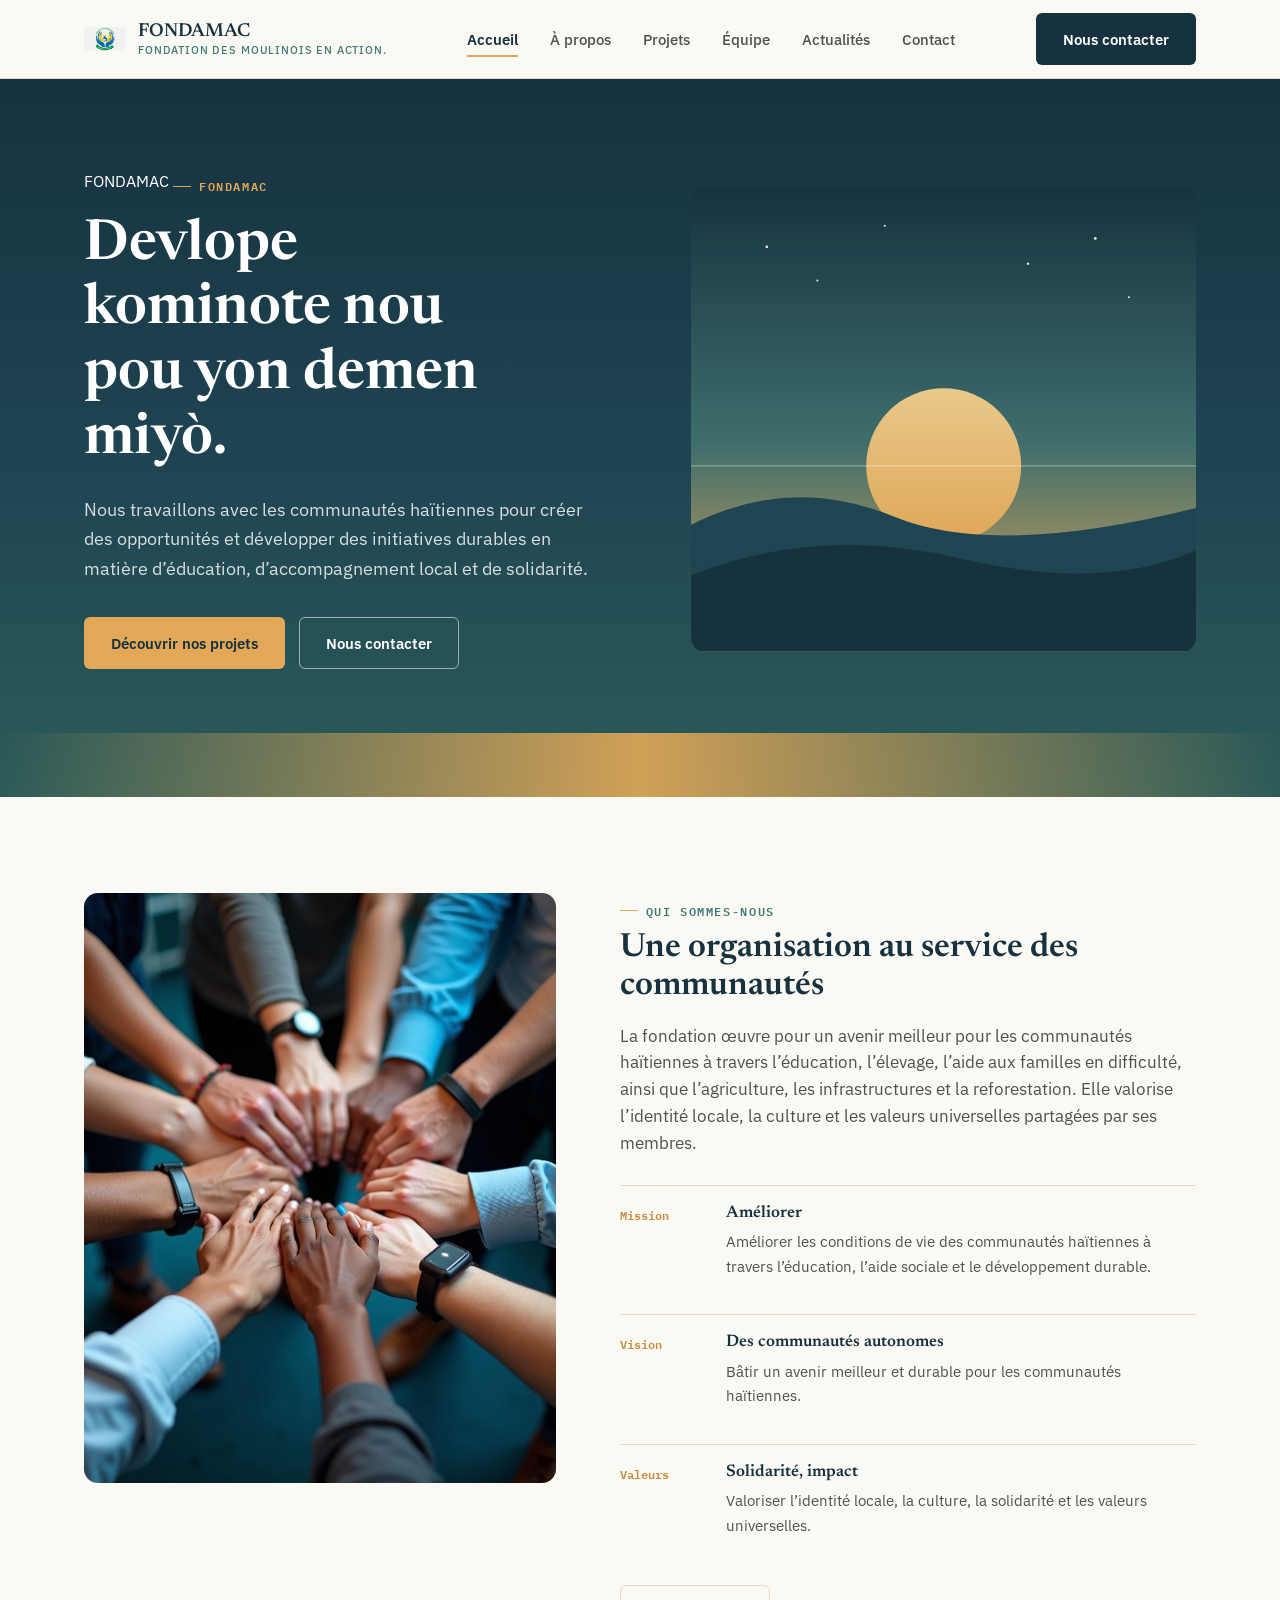
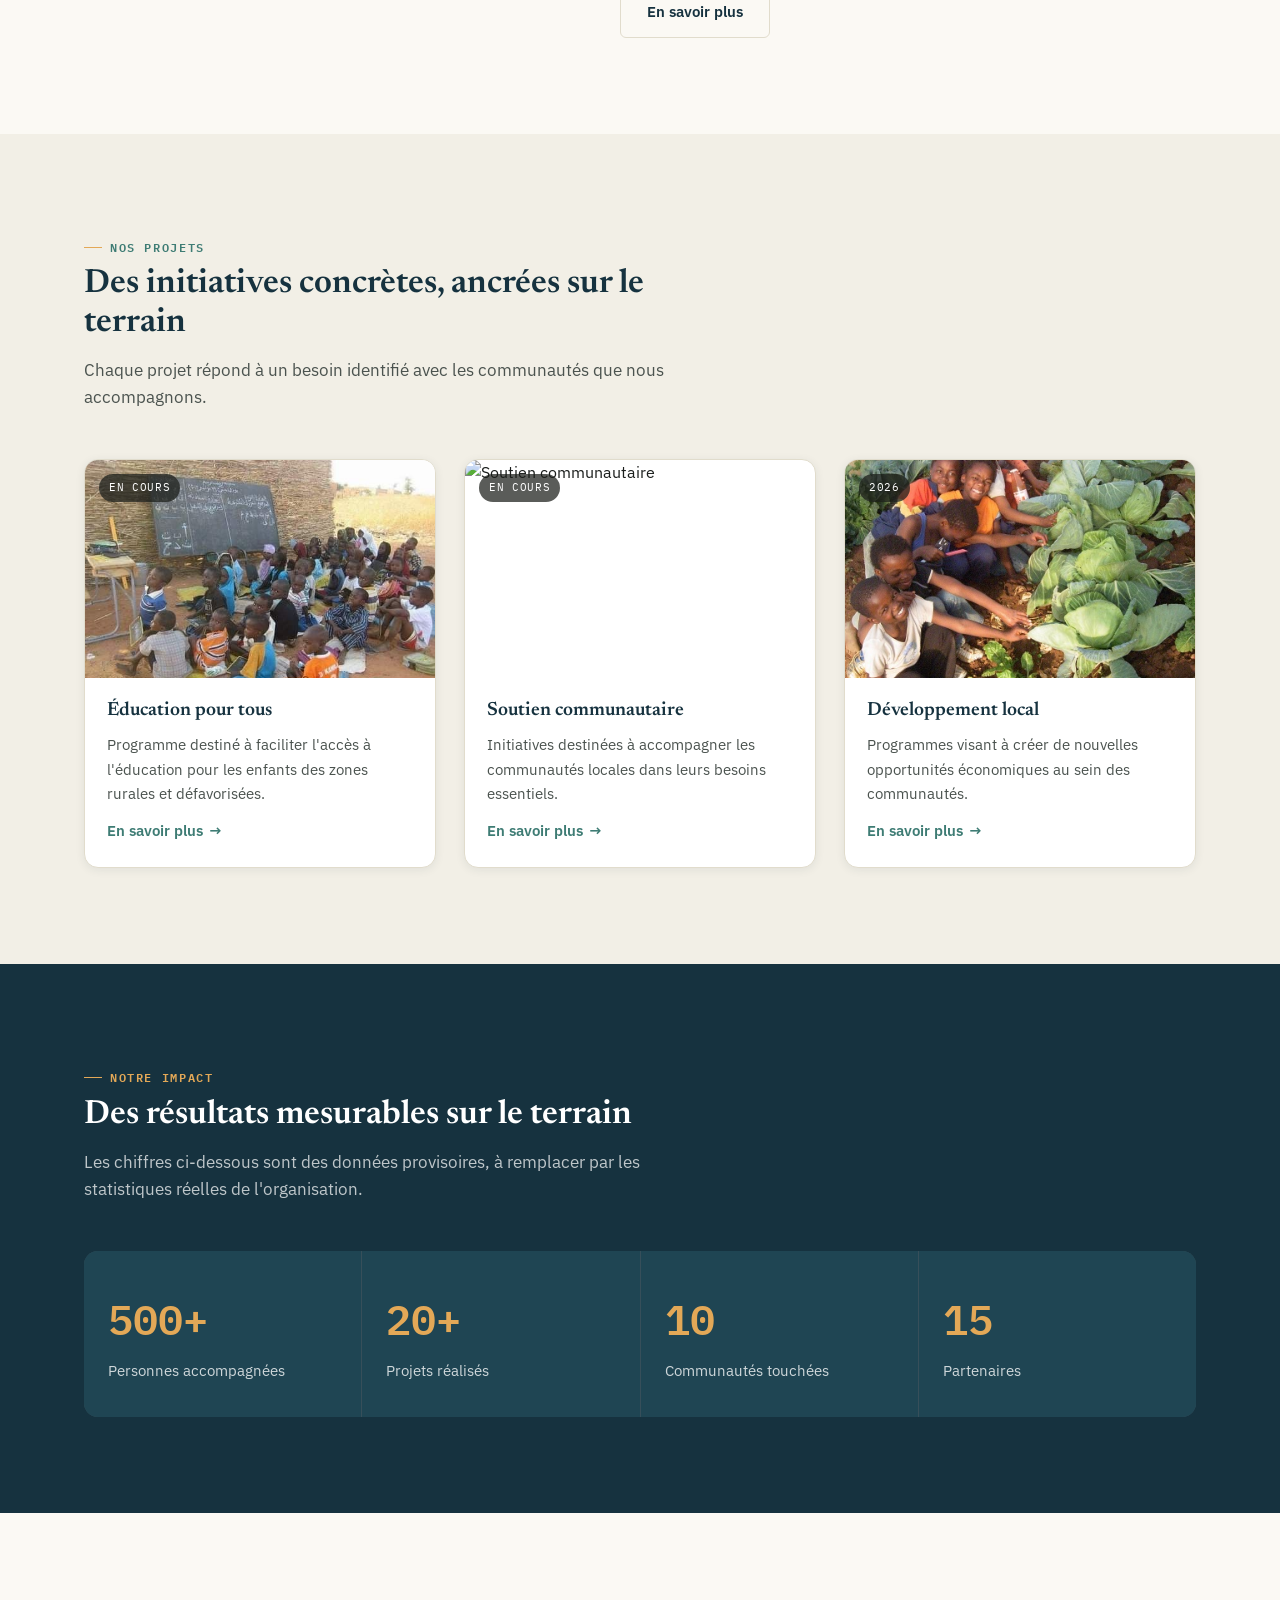
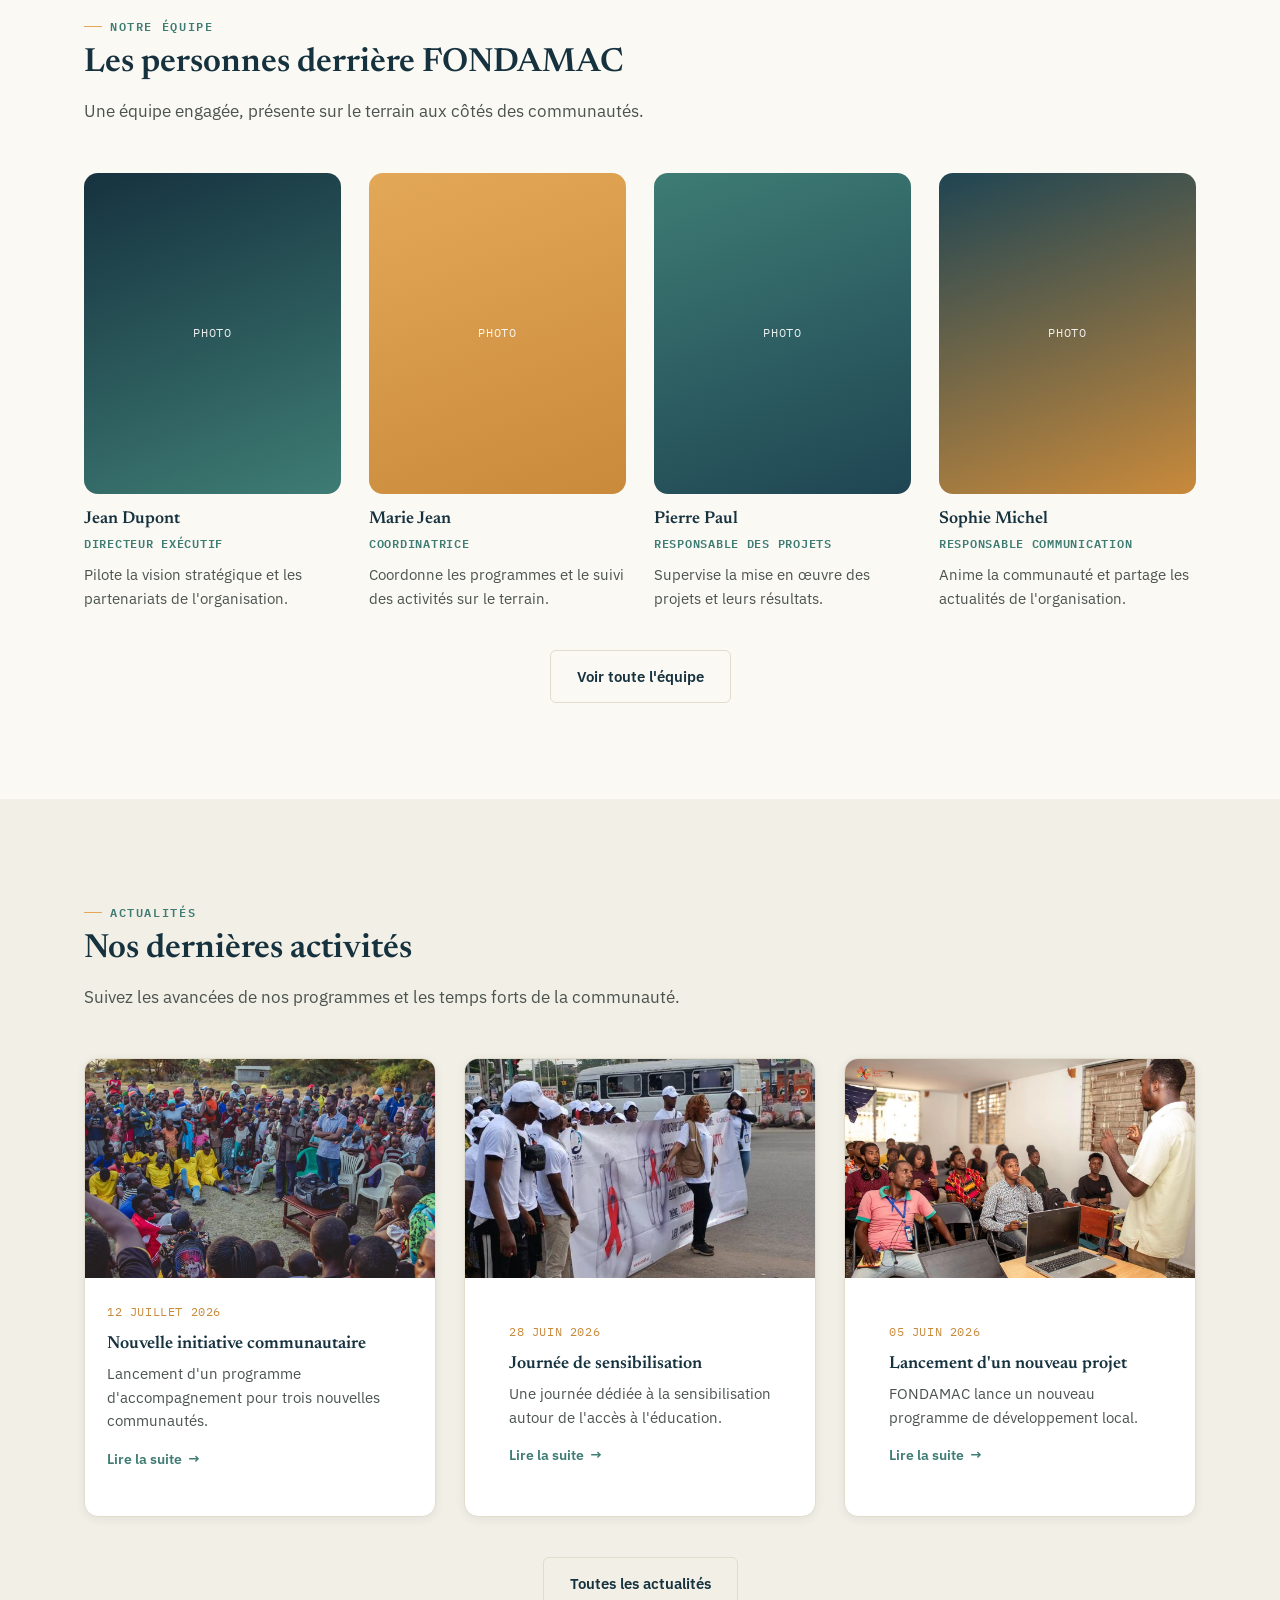
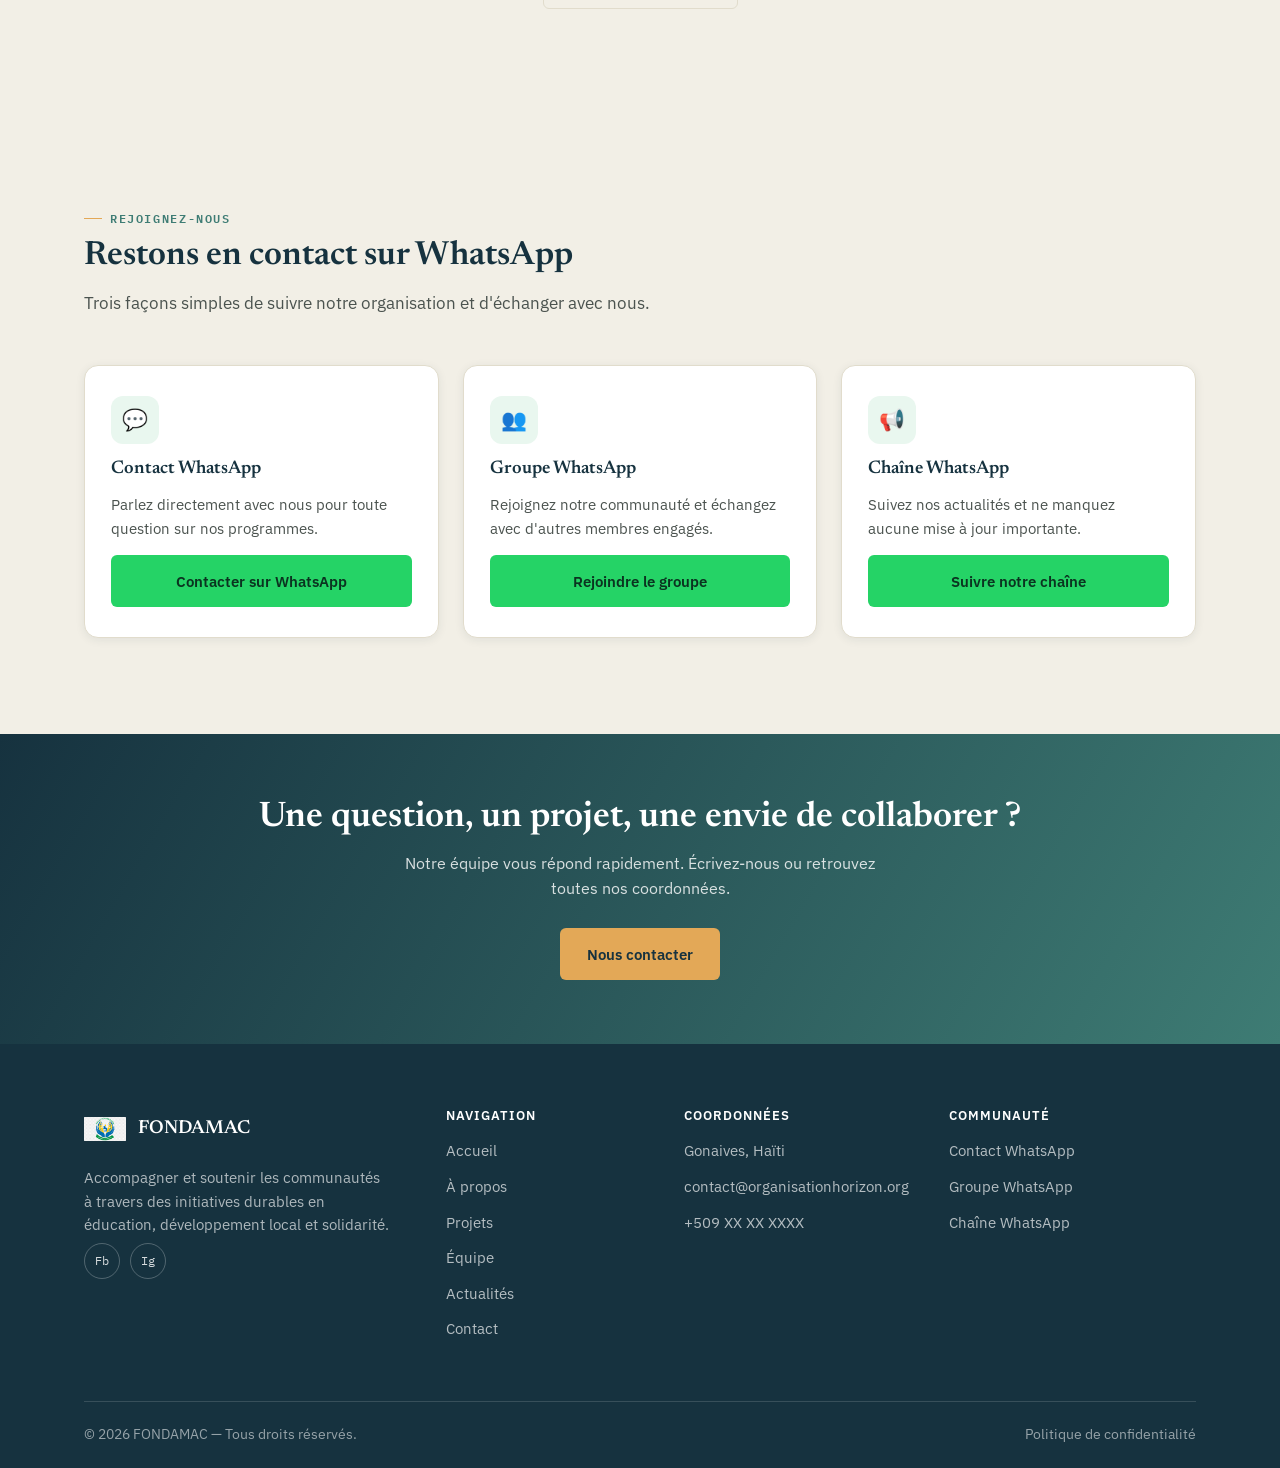
==== commit 94e164b8: "modification rapide1" ====
--- a/index.html
+++ b/index.html
@@ -354,7 +354,7 @@
       </div>
       <div class="footer-col">
         <h4>Coordonnées</h4>
-        <p>Port-au-Prince, Haïti</p>
+        <p>Gonaives, Haïti</p>
         <a href="mailto:contact@organisationhorizon.org">contact@organisationhorizon.org</a>
         <a href="https://wa.me/509XXXXXXXX" target="_blank" rel="noopener">+509 XX XX XXXX</a>
       </div>
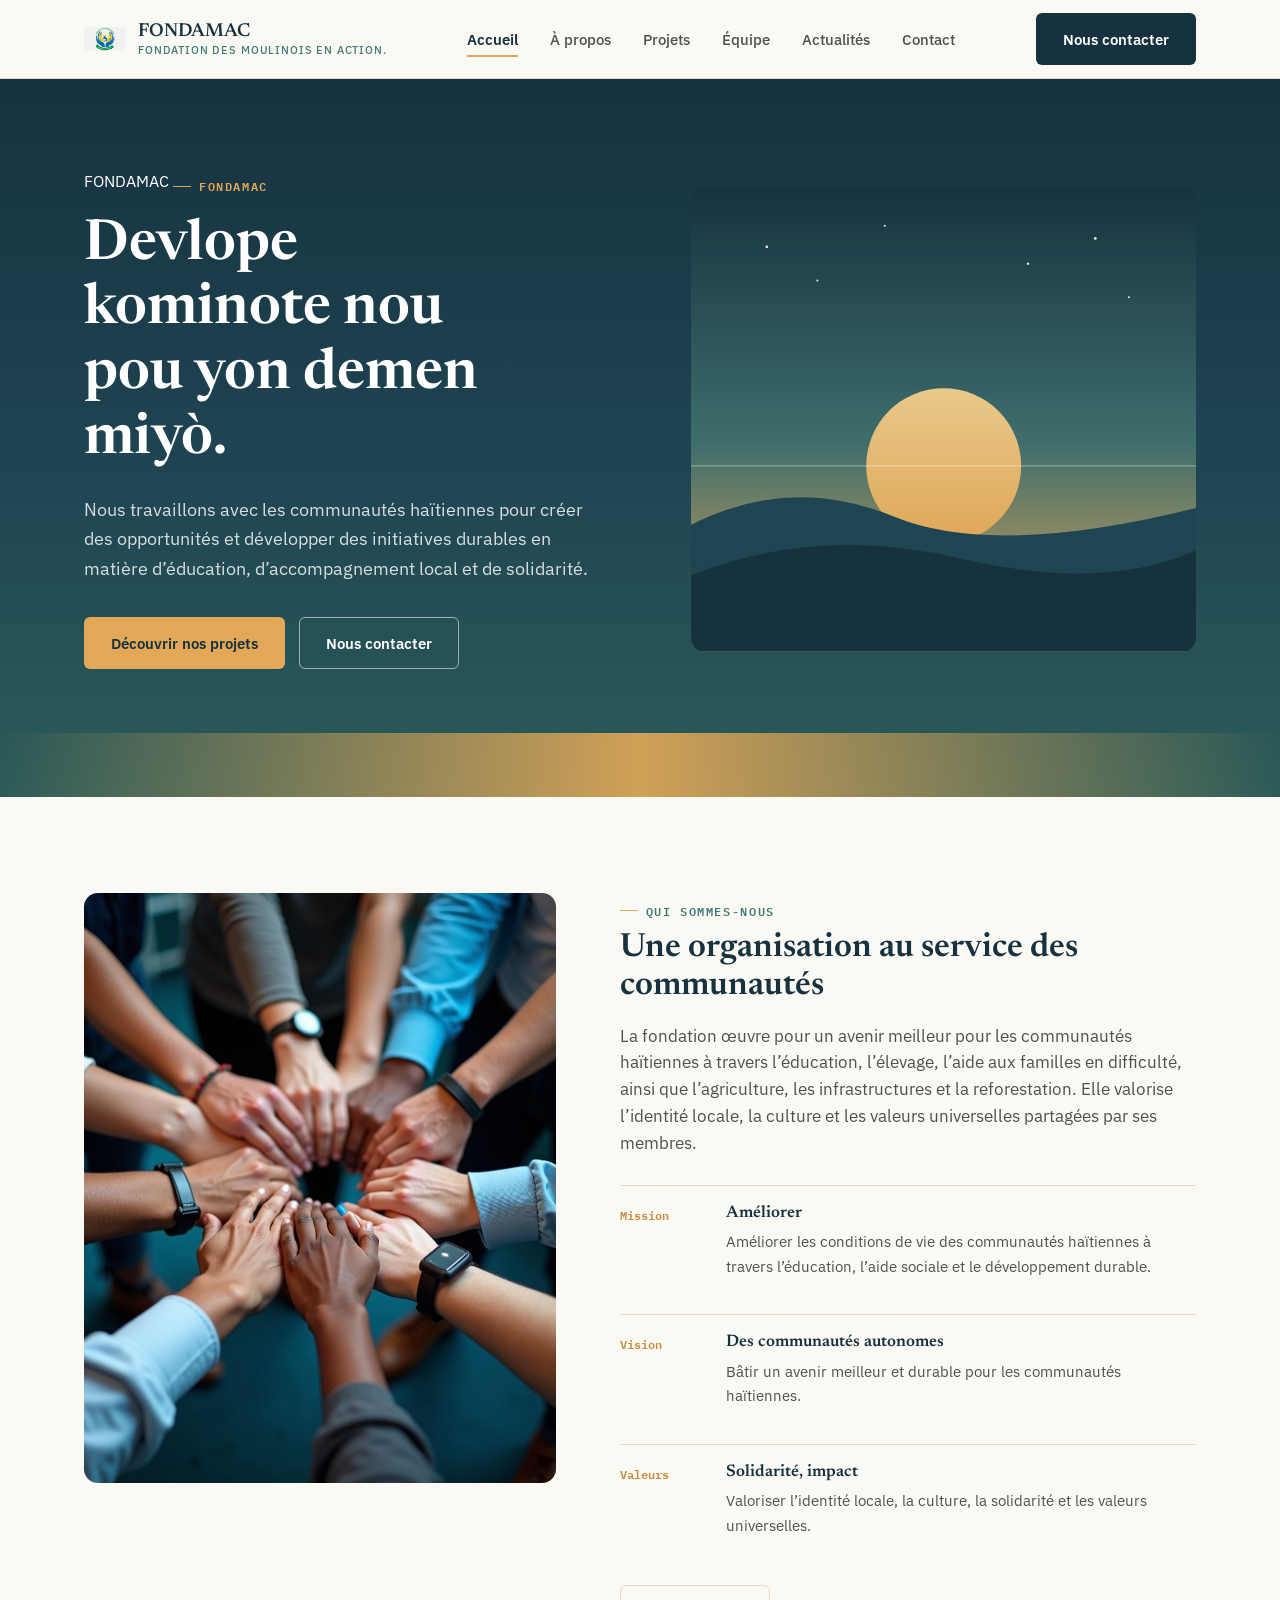
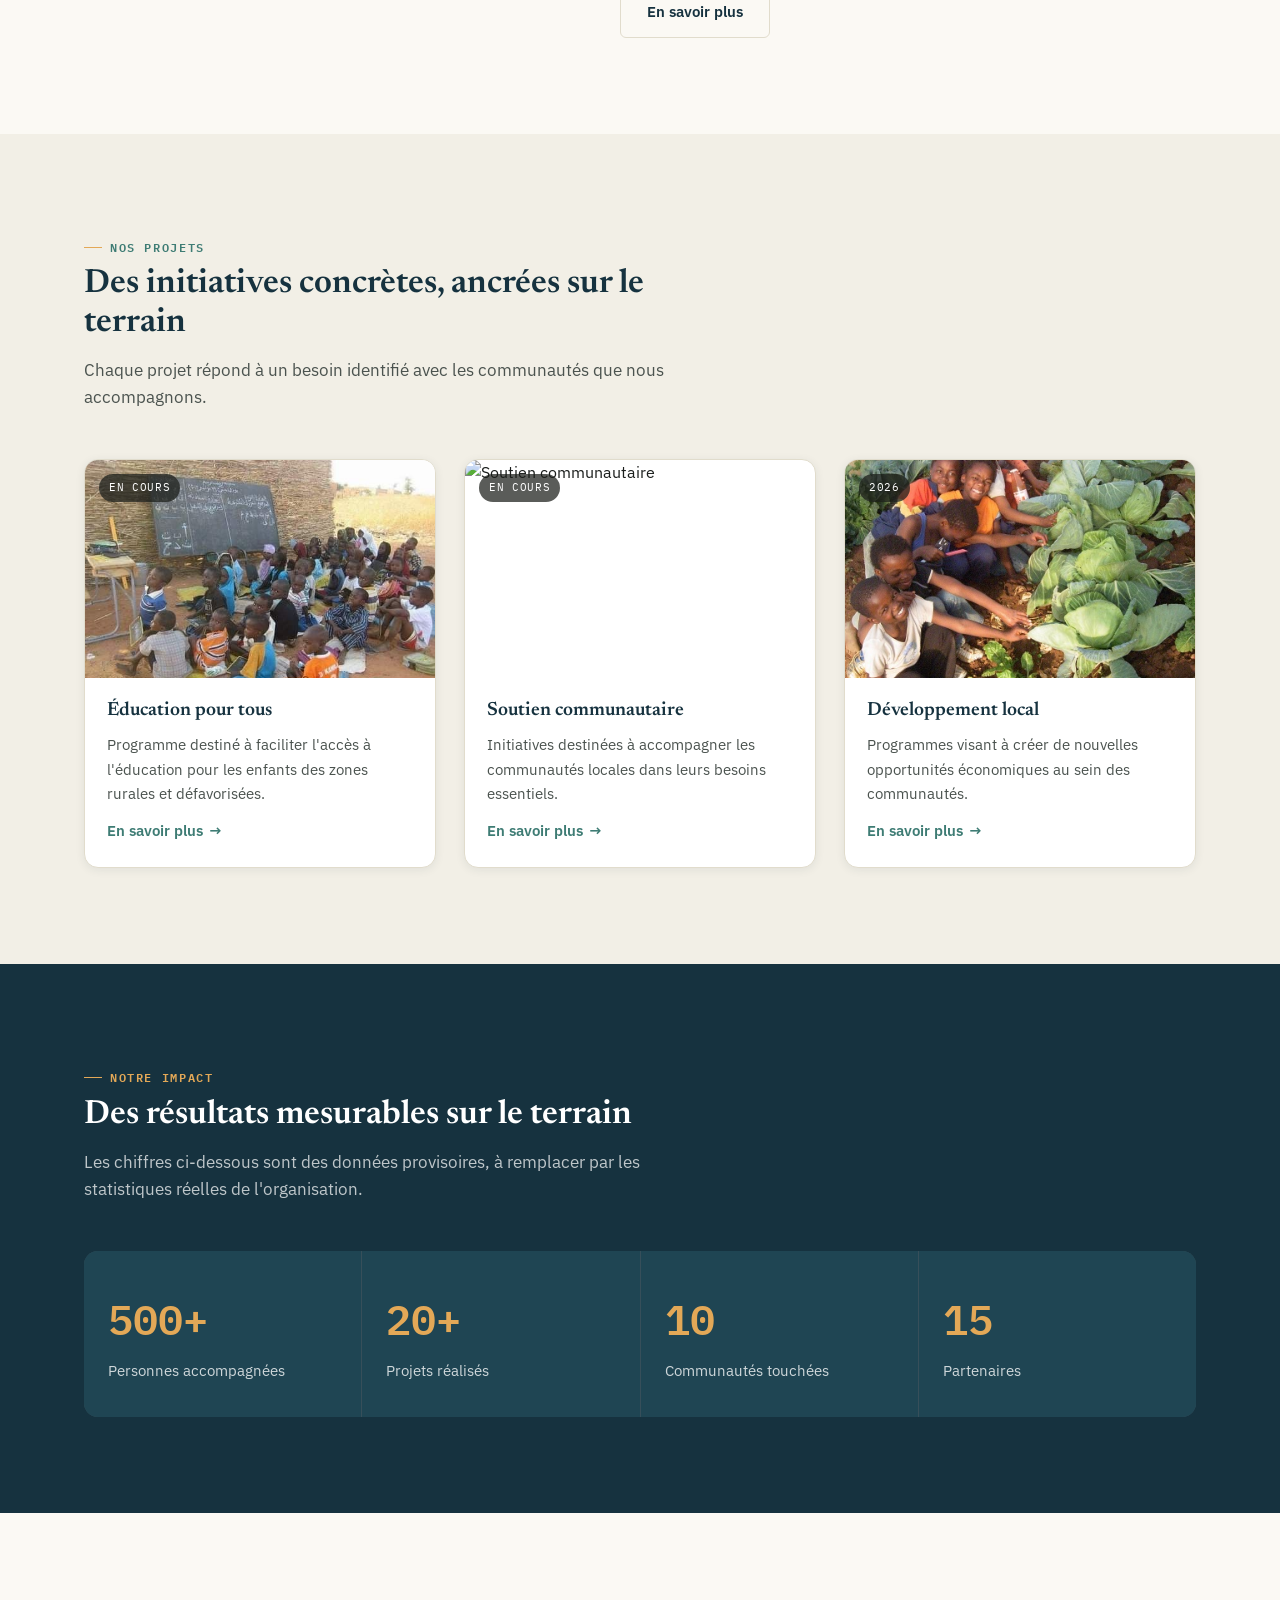
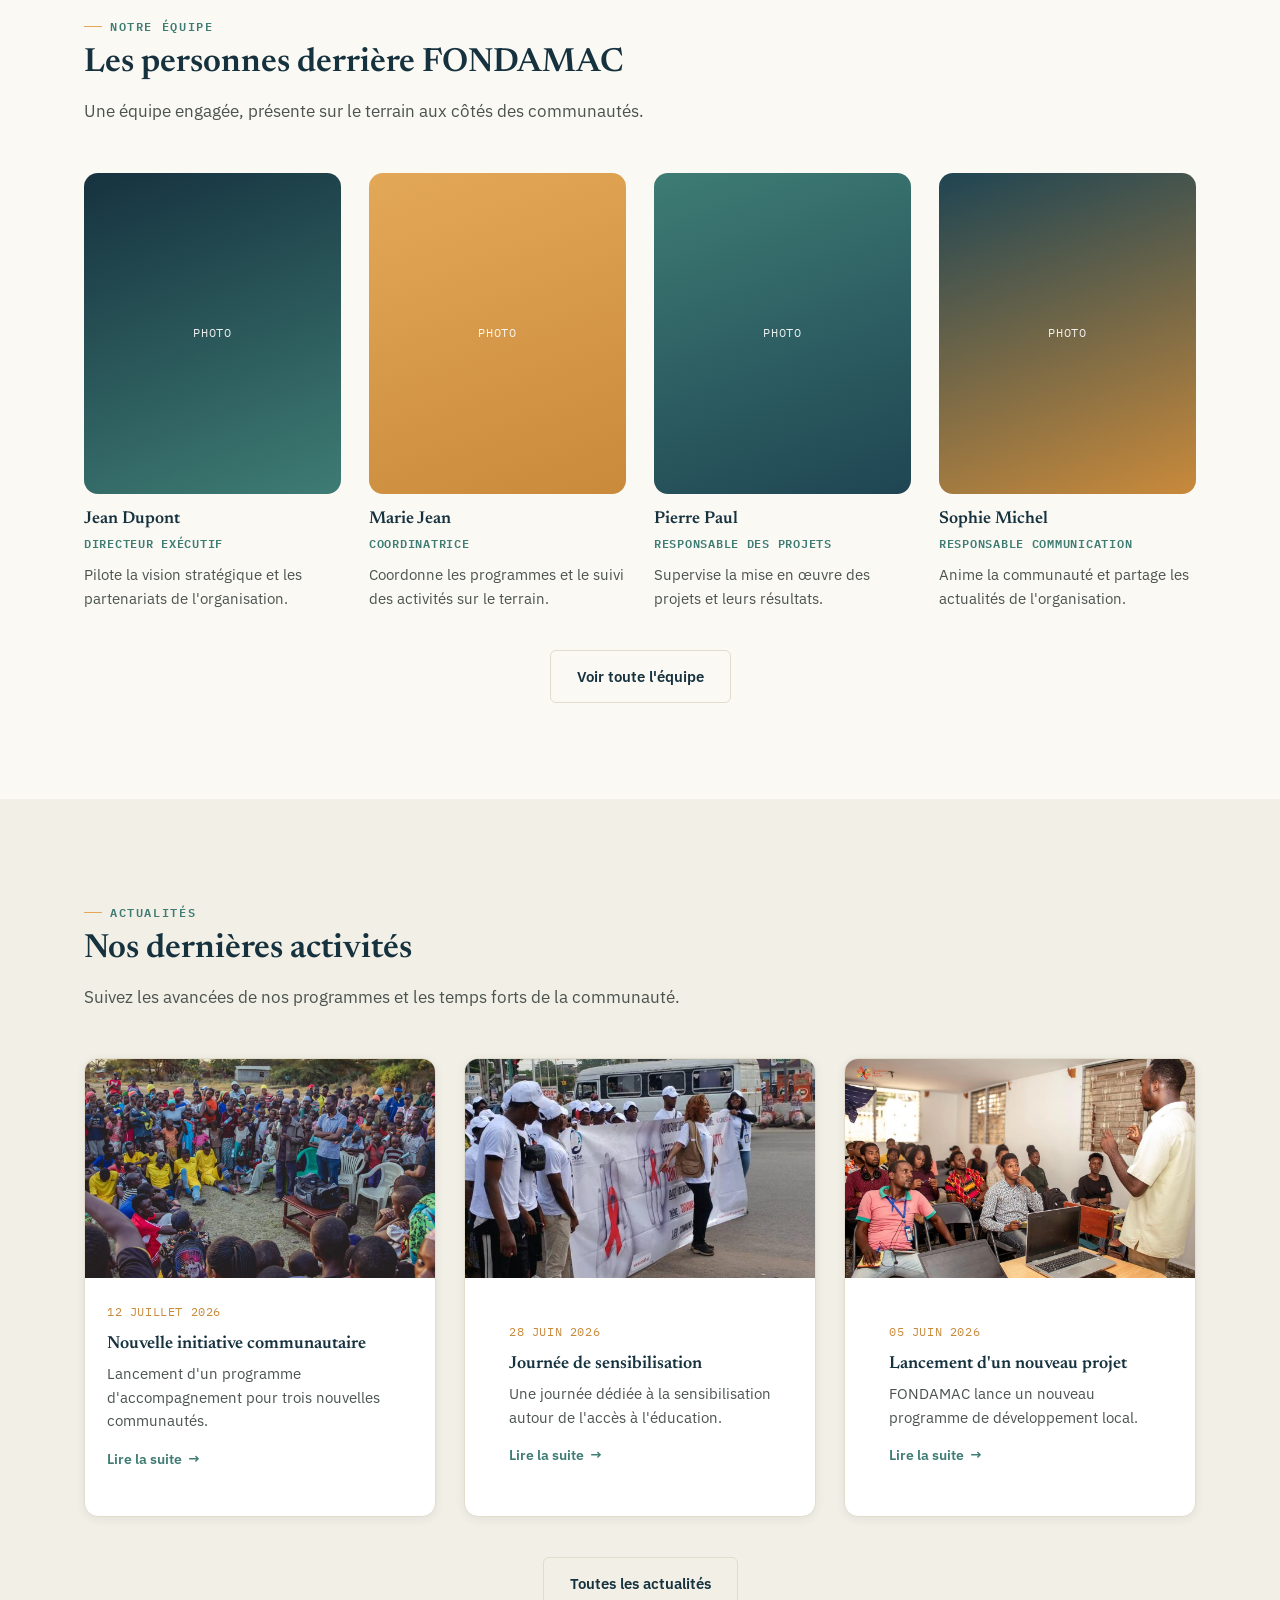
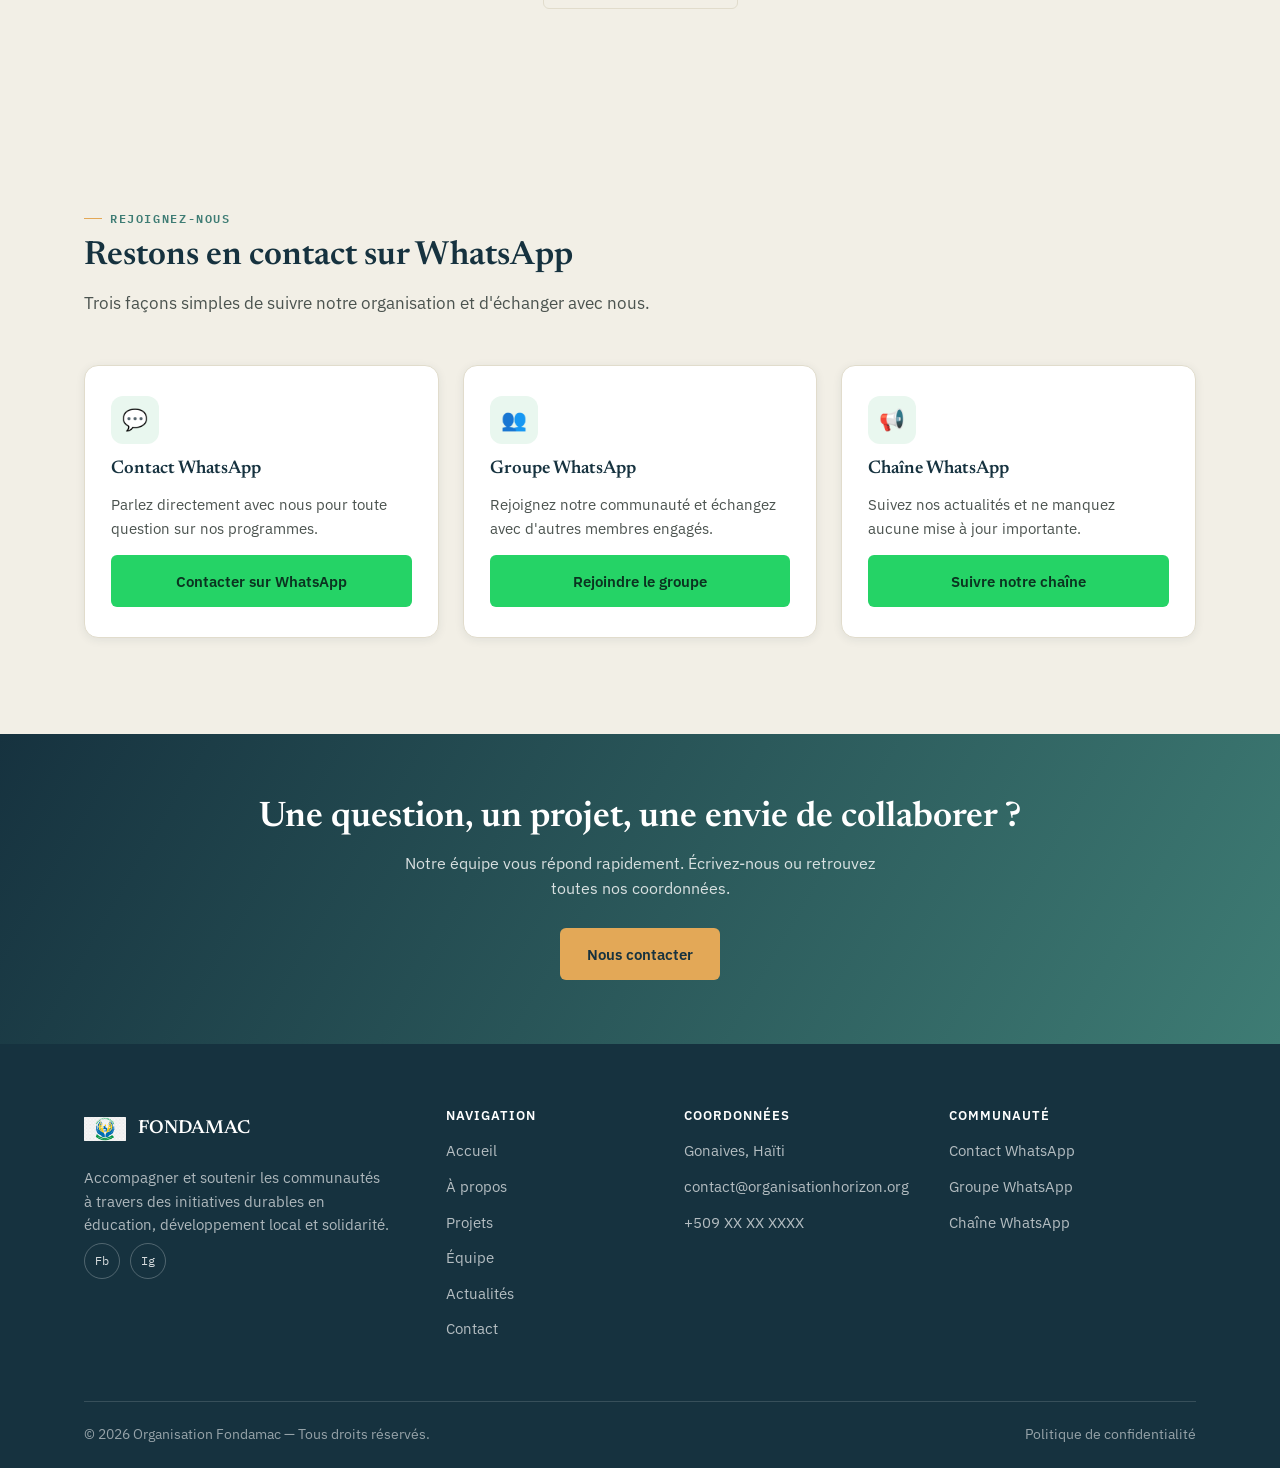
==== commit 298a73ef: "modification rapide5" ====
--- a/index.html
+++ b/index.html
@@ -366,7 +366,7 @@
       </div>
     </div>
     <div class="footer-bottom">
-      <span>© 2026 FONDAMAC — Tous droits réservés.</span>
+      <span>© 2026 Organisation Fondamac — Tous droits réservés.</span>
       <a href="#">Politique de confidentialité</a>
     </div>
   </div>
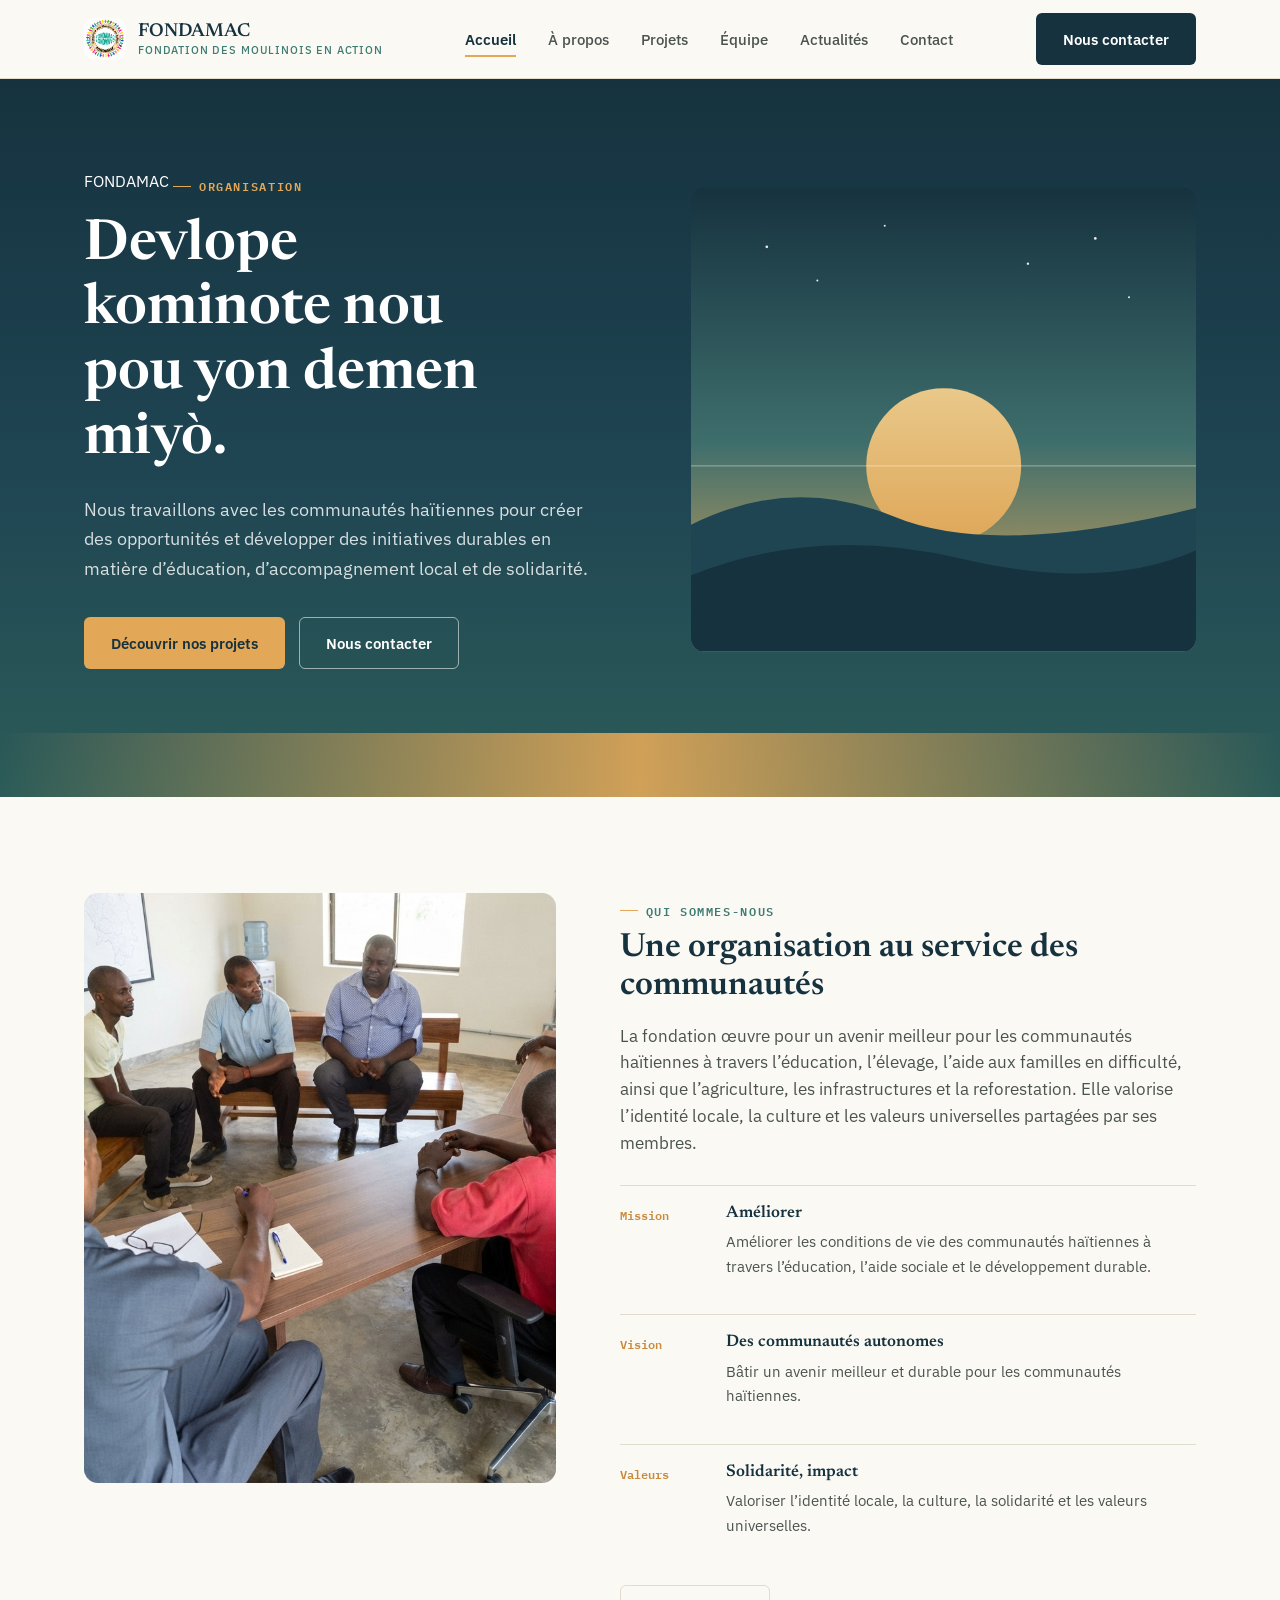
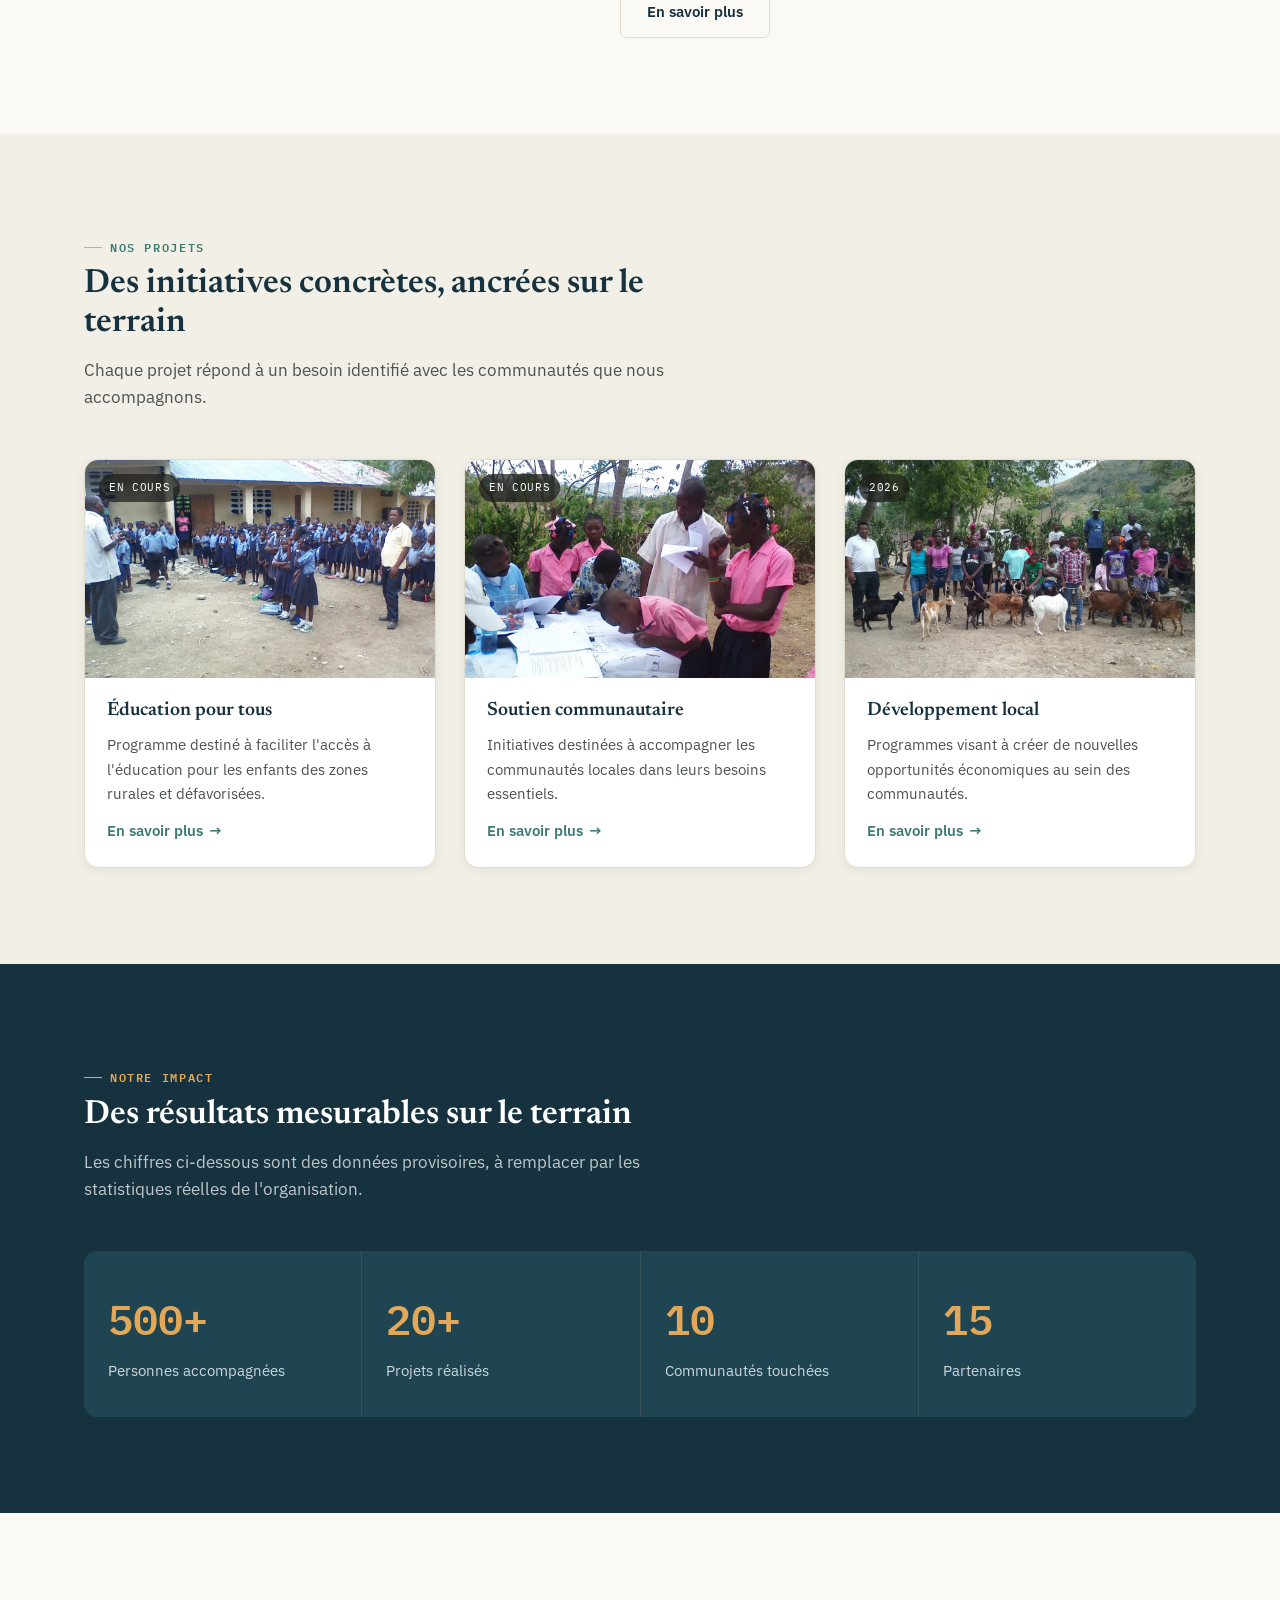
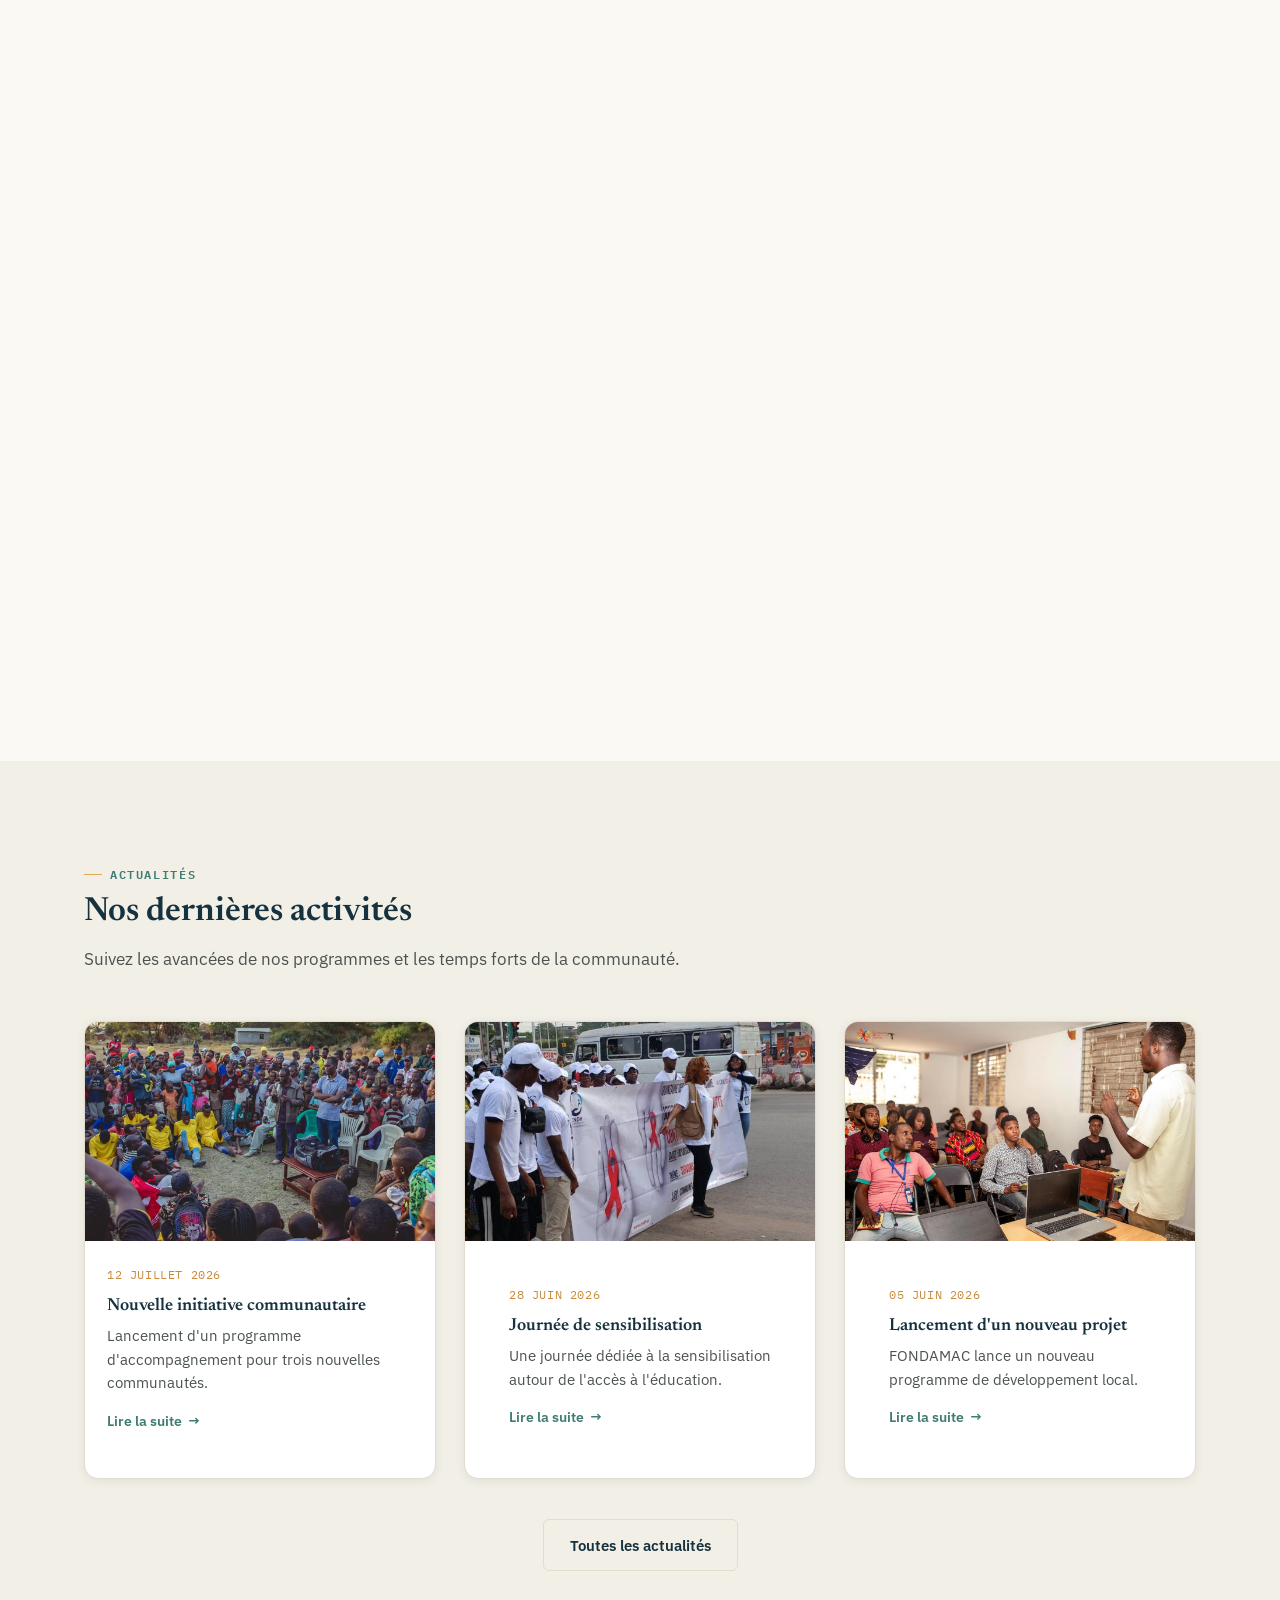
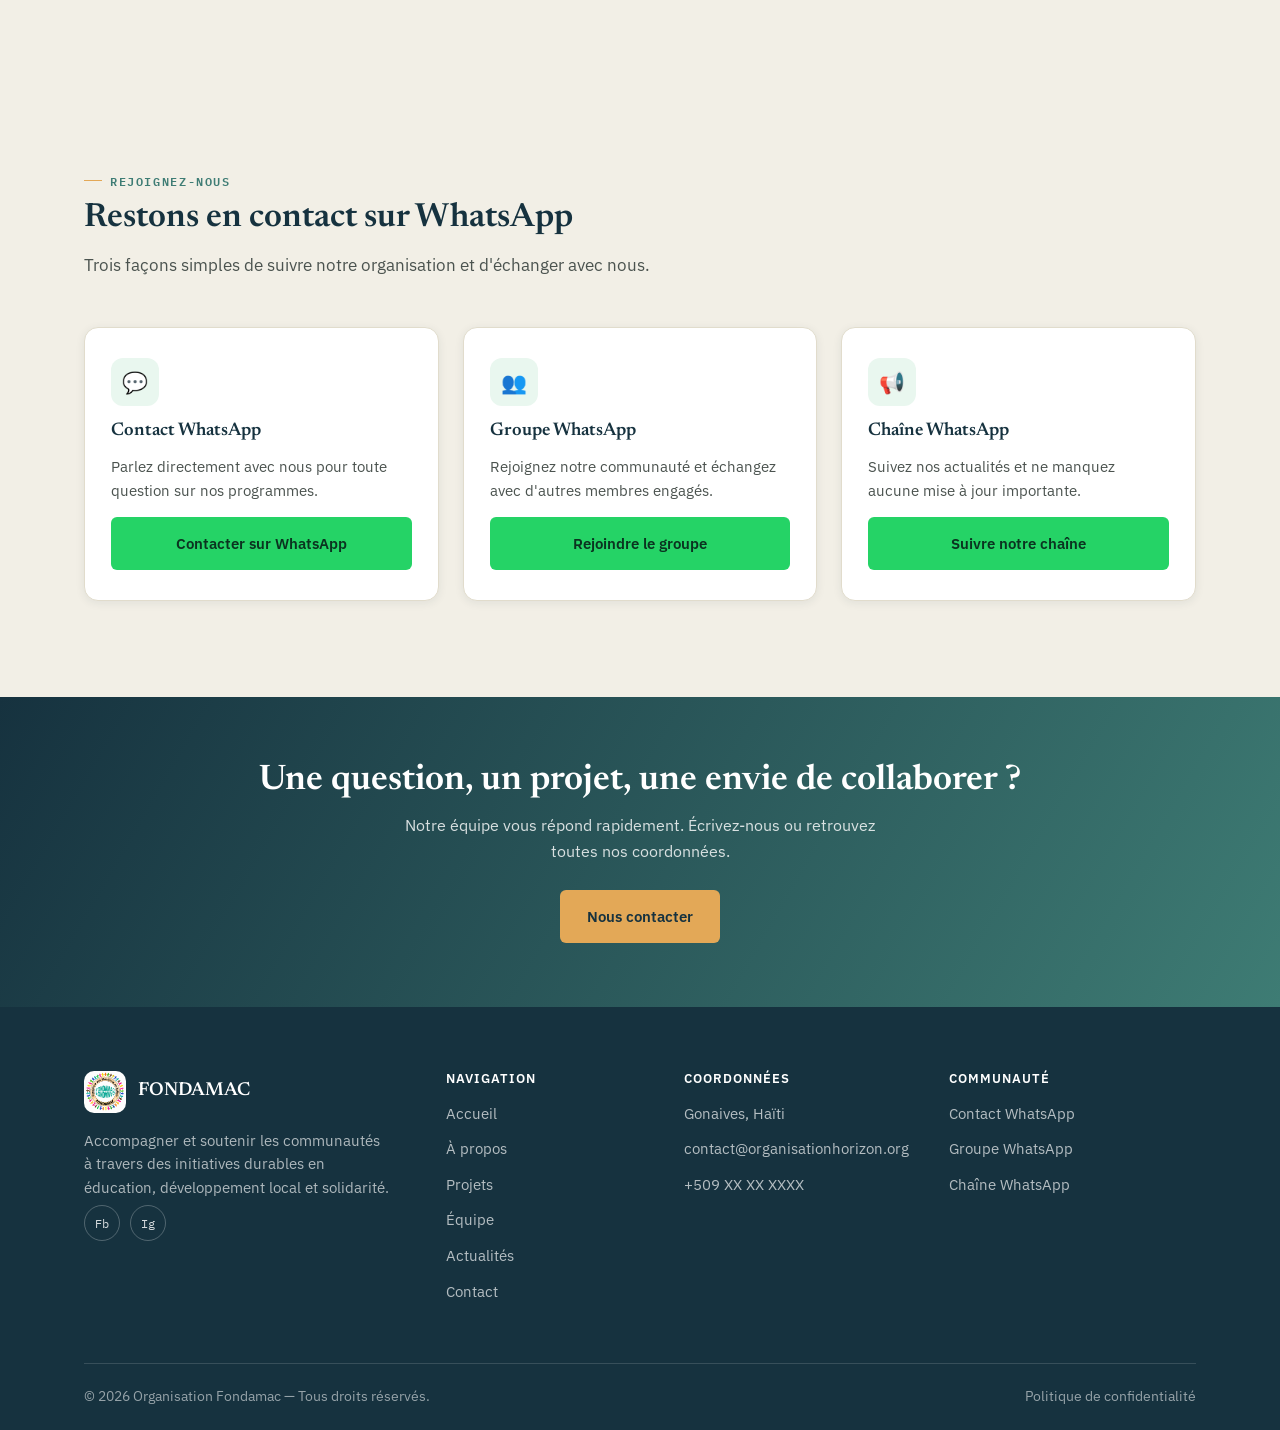
==== commit d0ce0794: "modification 8" ====
--- a/index.html
+++ b/index.html
@@ -15,7 +15,7 @@
   <div class="container">
     <a href="index.html" class="brand">
       <img src="images/logo/logoorganization.png" alt="Logo Organisation Horizon" style="width:42px; height:42px; border-radius:10px; object-fit:contain;">
-      <span class="brand-name">FONDAMAC <small>Fondation des moulinois en action.</small></span>
+      <span class="brand-name">FONDAMAC <small>Fondation des moulinois en action</small></span>
     </a>
 
     <nav class="main-nav" aria-label="Navigation principale">
@@ -50,7 +50,7 @@
 <section class="hero">
   <div class="container">
     <div class="hero-text">FONDAMAC
-      <span class="eyebrow hero-eyebrow">FONDAMAC</span>
+      <span class="eyebrow hero-eyebrow">Organisation</span>
       <h1>Devlope kominote nou pou yon demen miyò.</h1>
       <p class="hero-lede">Nous travaillons avec les communautés haïtiennes pour créer des opportunités et développer des initiatives durables en matière d’éducation, d’accompagnement local et de solidarité. </p>
       <div class="hero-ctas">
@@ -144,7 +144,7 @@
       <article class="project-card">
         <div class="project-media" >
           <span class="project-status">En cours</span>
-          <img src="images/projects/Éducation-pour-tous.jpg" alt="Éducation pour tous" style="width:100%; height:100%; object-fit:cover;">
+          <img src="images/hero/hero.jpg" alt="Éducation pour tous" style="width:100%; height:100%; object-fit:cover;">
         </div>
         <div class="project-body">
           <h3>Éducation pour tous</h3>
@@ -156,7 +156,7 @@
       <article class="project-card">
         <div class="project-media" >
           <span class="project-status">En cours</span>
-          <img src="images/projects/Soutien-communautaire.jpg" alt="Soutien communautaire" style="width:100%; height:100%; object-fit:cover;">
+          <img src="images/hero/hero2.jpg" alt="Soutien communautaire" style="width:100%; height:100%; object-fit:cover;">
         </div>
         <div class="project-body">
           <h3>Soutien communautaire</h3>
@@ -168,7 +168,7 @@
       <article class="project-card">
         <div class="project-media" >
           <span class="project-status">2026</span>
-          <img src="images/projects/developpement-local.jpg" alt="Développement local" style="width:100%; height:100%; object-fit:cover;">
+          <img src="images/hero/hero3.jpg" alt="Développement local" style="width:100%; height:100%; object-fit:cover;">
         </div>
         <div class="project-body">
           <h3>Développement local</h3>
@@ -209,30 +209,28 @@
 
     <div class="team-grid">
       <div class="team-card">
-        <div class="team-photo" style="background: linear-gradient(160deg, var(--navy), var(--teal));"><div class="art-block">Photo</div></div>
-        <h3>Jean Dupont</h3>
-        <div class="team-role">Directeur exécutif</div>
-        <p class="team-bio">Pilote la vision stratégique et les partenariats de l'organisation.</p>
+        <div class="team-photo"><img src="images/team/FenelPierre.jpeg" alt="Fenel Pierre" style="width:100%; height:100%; object-fit:cover;"></div>
+        <h3>Fenel Pierre</h3>
+        <div class="team-role">Président de la FONDAMAC</div>
+        <p class="team-bio"></p>
       </div>
       <div class="team-card">
-        <div class="team-photo" style="background: linear-gradient(160deg, var(--gold), var(--gold-dim));"><div class="art-block">Photo</div></div>
-        <h3>Marie Jean</h3>
-        <div class="team-role">Coordinatrice</div>
-        <p class="team-bio">Coordonne les programmes et le suivi des activités sur le terrain.</p>
+        <div class="team-photo"><img src="images/team/SaintgeleBOUTE.jpeg" alt="Saintgele BOUTE" style="width:100%; height:100%; object-fit:cover;"></div>
+        <h3>Saintgele BOUTE</h3>
+        <div class="team-role"> Vice-président de la FONDAMAC</div>
+        <p class="team-bio"></p>
       </div>
       <div class="team-card">
-        <div class="team-photo" style="background: linear-gradient(160deg, var(--teal), var(--navy-2));"><div class="art-block">Photo</div></div>
-        <h3>Pierre Paul</h3>
-        <div class="team-role">Responsable des projets</div>
-        <p class="team-bio">Supervise la mise en œuvre des projets et leurs résultats.</p>
+        <div class="team-photo"><img src="images/team/EsaieMARC.jpeg" alt="Esaïe MARC" style="width:100%; height:100%; object-fit:cover;"></div>
+        <h3>Esaïe MARC</h3>
+        <div class="team-role"> Secrétaire de la Fondamac</div>
+        <p class="team-bio"></p>
       </div>
       <div class="team-card">
-        <div class="team-photo" style="background: linear-gradient(160deg, var(--navy-2), var(--gold-dim));"><div class="art-block">Photo</div></div>
-        <h3>Sophie Michel</h3>
-        <div class="team-role">Responsable communication</div>
-        <p class="team-bio">Anime la communauté et partage les actualités de l'organisation.</p>
-      </div>
-    </div>
+        <div class="team-photo"><img src="images/team/AloinseDERLIN.jpeg" alt="Aloinse DERLIN" style="width:100%; height:100%; object-fit:cover;"></div>
+        <h3>Aloinse DERLIN</h3>
+        <div class="team-role">Responsable des relations publiques</div>
+        <p class="team-bio"></p>
 
     <div style="text-align:center; margin-top:40px;">
       <a href="team.html" class="btn btn-ghost">Voir toute l'équipe</a>
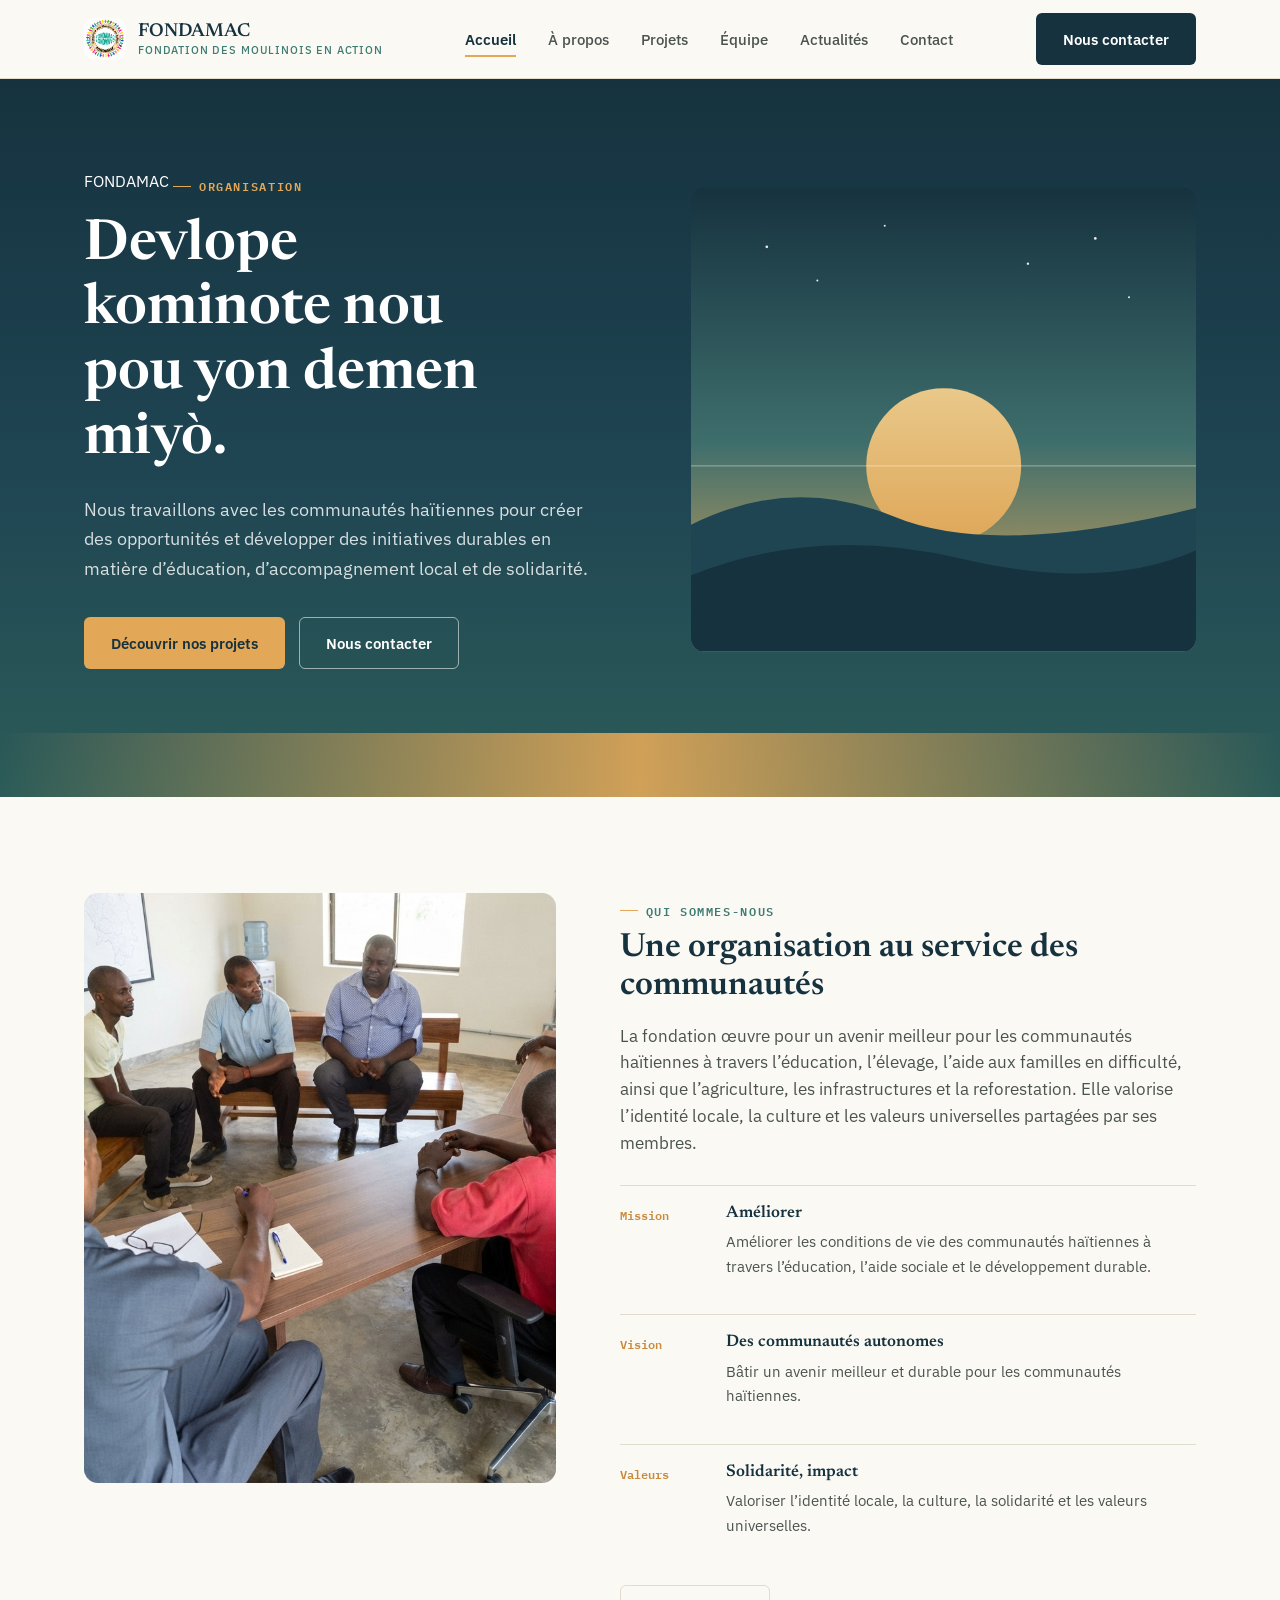
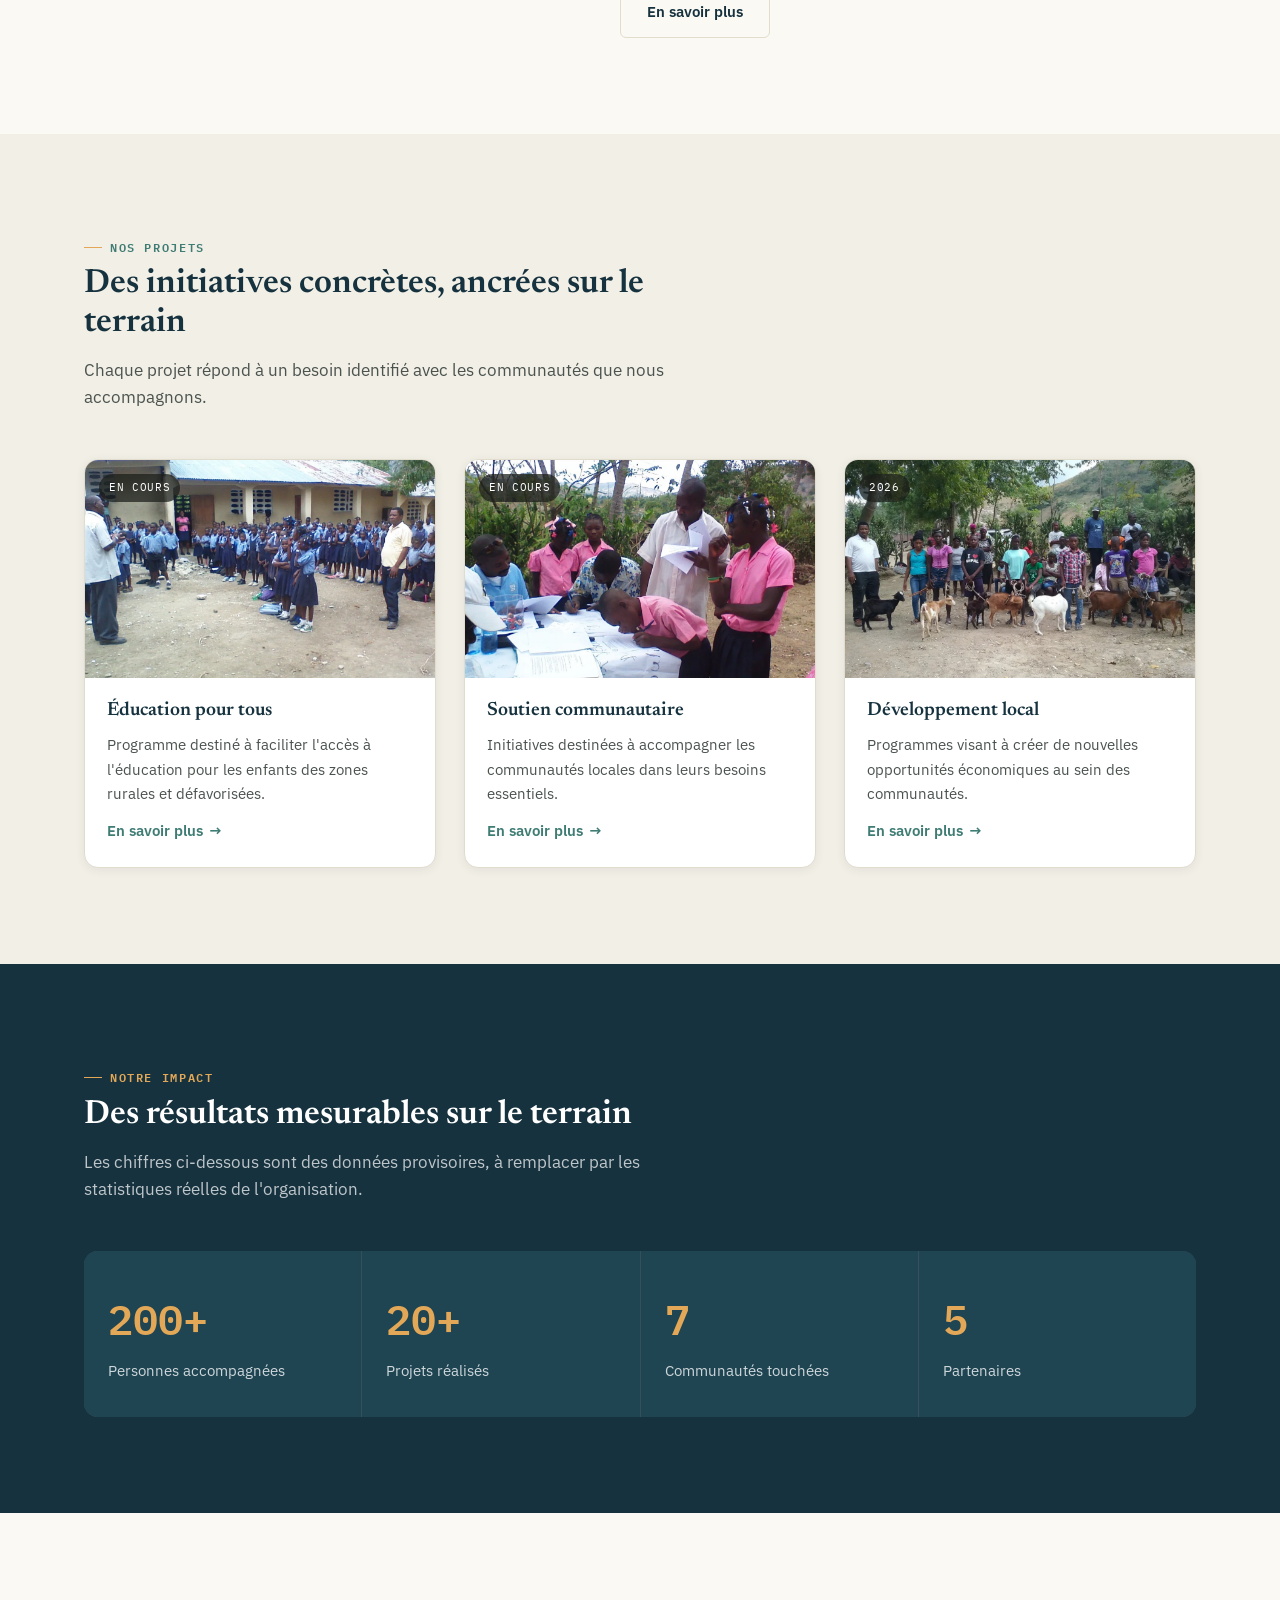
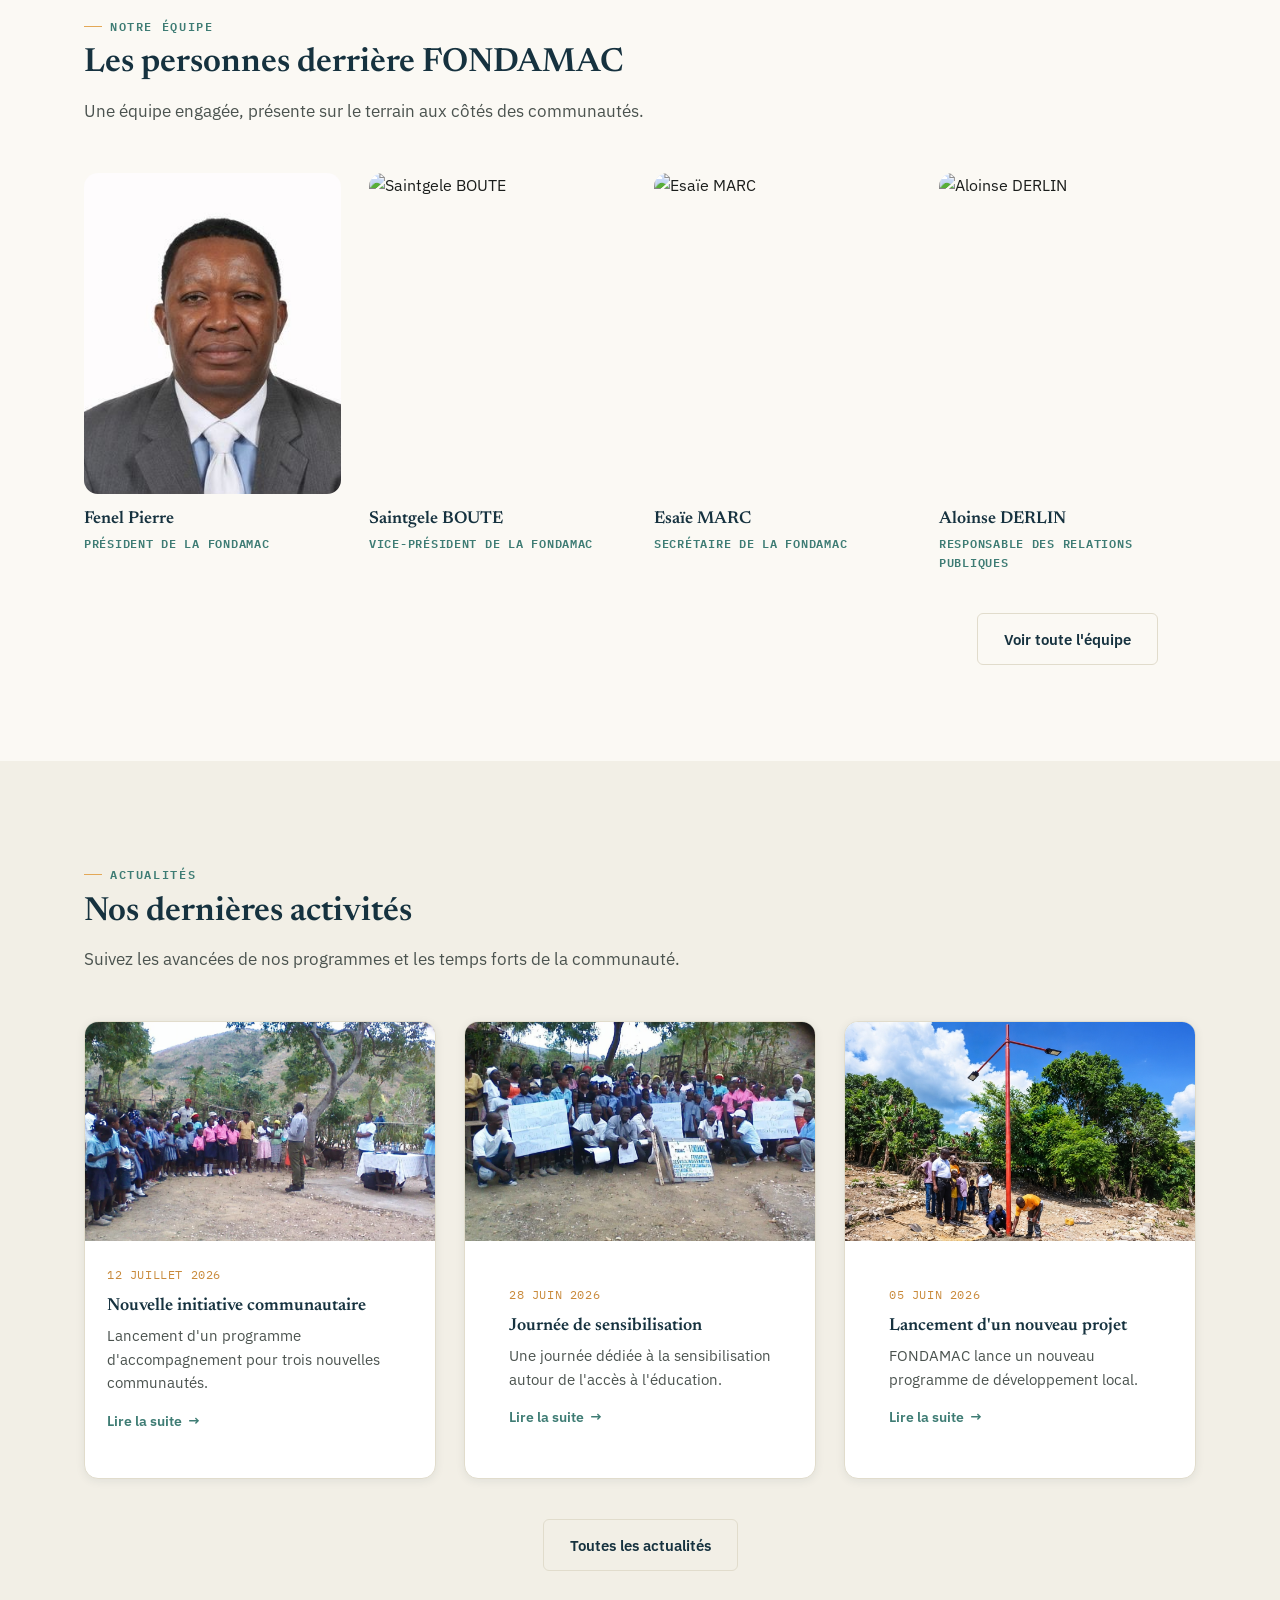
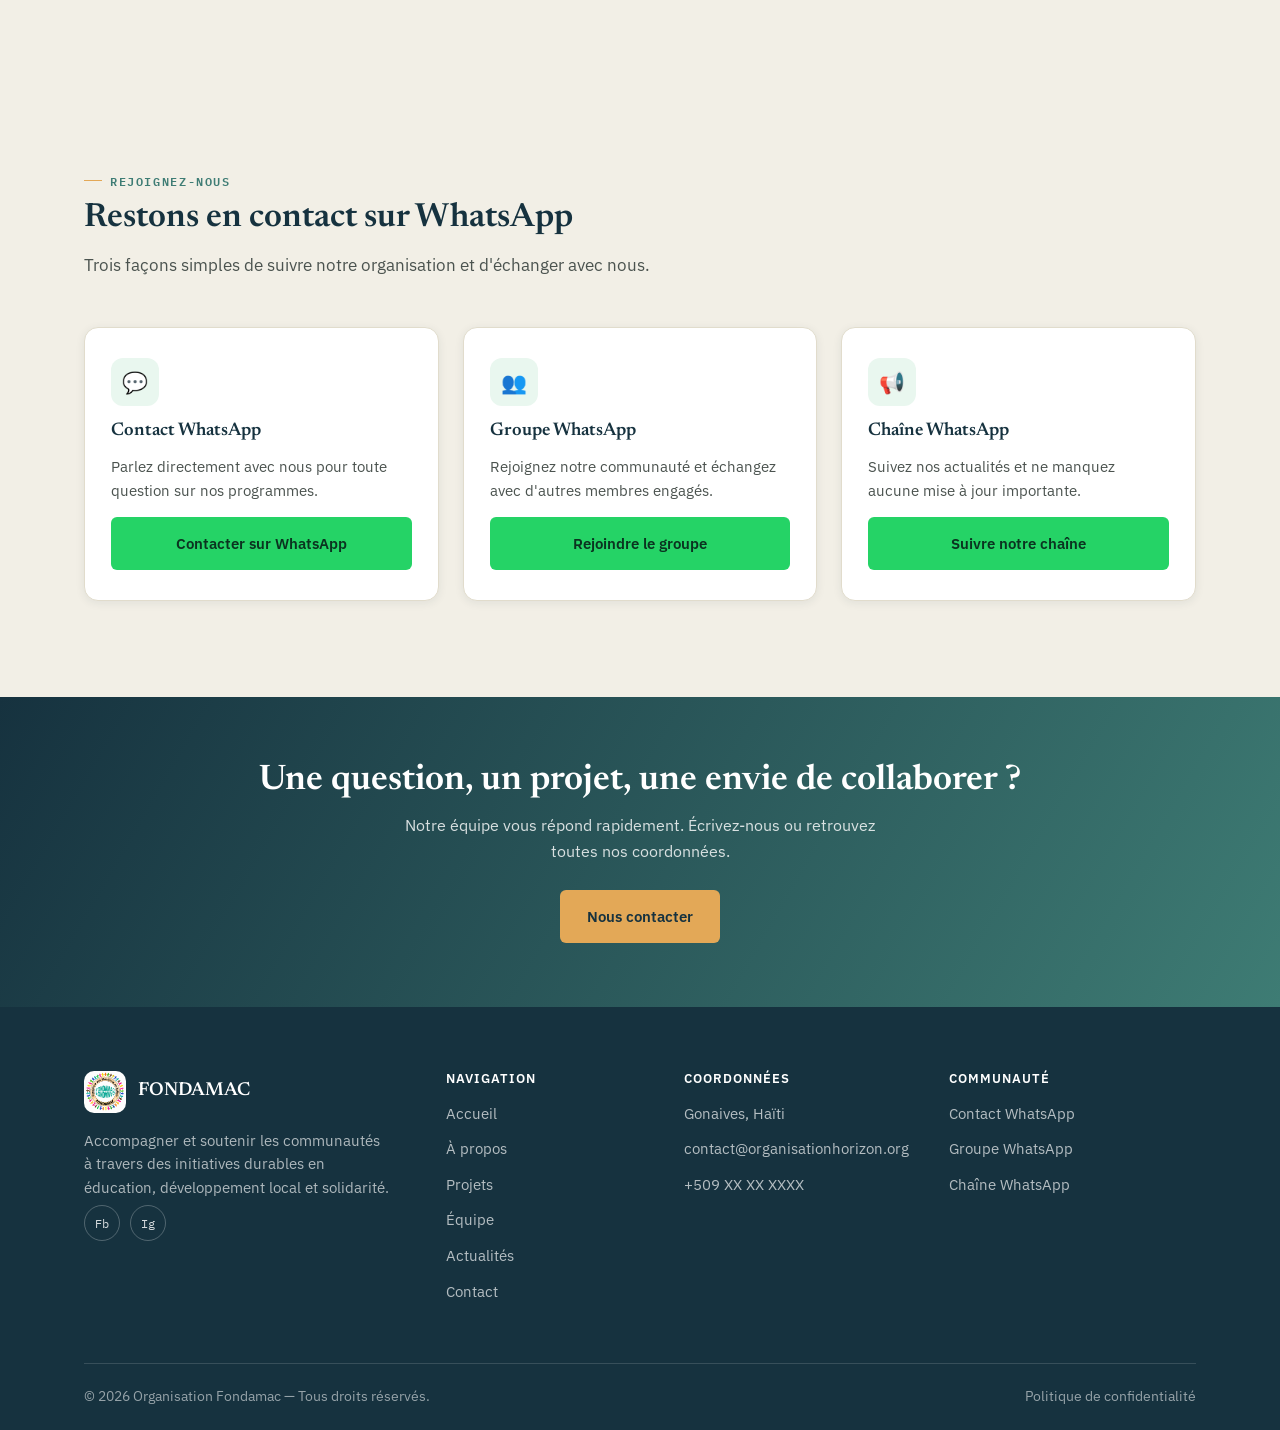
==== commit 6d0dd4d7: "modification rapide9" ====
--- a/index.html
+++ b/index.html
@@ -190,10 +190,10 @@
     </div>
 
     <div class="stats-grid">
-      <div class="stat"><div class="stat-num">500+</div><div class="stat-label">Personnes accompagnées</div></div>
+      <div class="stat"><div class="stat-num">200+</div><div class="stat-label">Personnes accompagnées</div></div>
       <div class="stat"><div class="stat-num">20+</div><div class="stat-label">Projets réalisés</div></div>
-      <div class="stat"><div class="stat-num">10</div><div class="stat-label">Communautés touchées</div></div>
-      <div class="stat"><div class="stat-num">15</div><div class="stat-label">Partenaires</div></div>
+      <div class="stat"><div class="stat-num">7</div><div class="stat-label">Communautés touchées</div></div>
+      <div class="stat"><div class="stat-num">5</div><div class="stat-label">Partenaires</div></div>
     </div>
   </div>
 </section>
--- a/css/style.css
+++ b/css/style.css
@@ -510,8 +510,9 @@
 /* =========================================================
    Reveal animation (léger)
    ========================================================= */
-.reveal{ opacity:0; transform: translateY(16px); transition: opacity .6s var(--ease), transform .6s var(--ease); }
-.reveal.is-visible{ opacity:1; transform: translateY(0); }
+.reveal{ opacity:1; transform:none; }
+.js .reveal{ opacity:0; transform: translateY(16px); transition: opacity .6s var(--ease), transform .6s var(--ease); }
+.js .reveal.is-visible{ opacity:1; transform: translateY(0); }
 
 /* =========================================================
    Utility: placeholder art blocks (dummy data visuals)
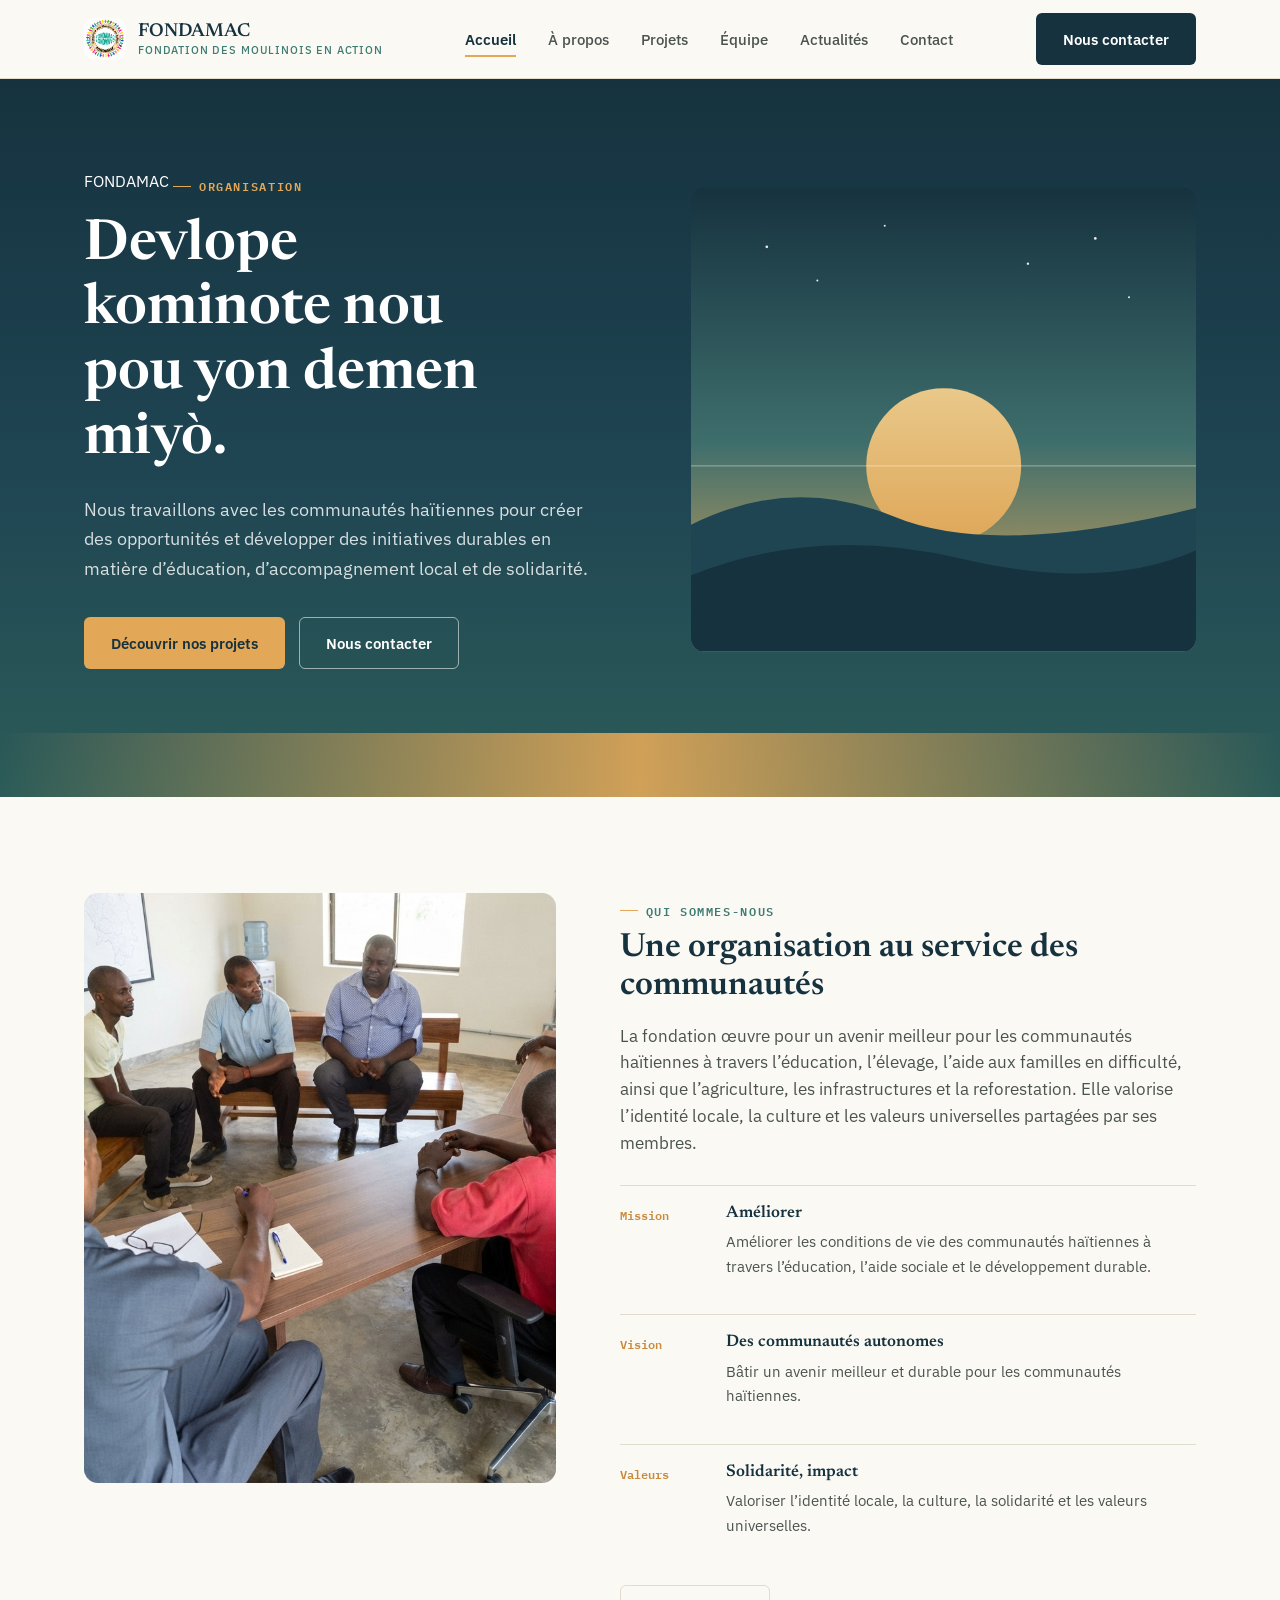
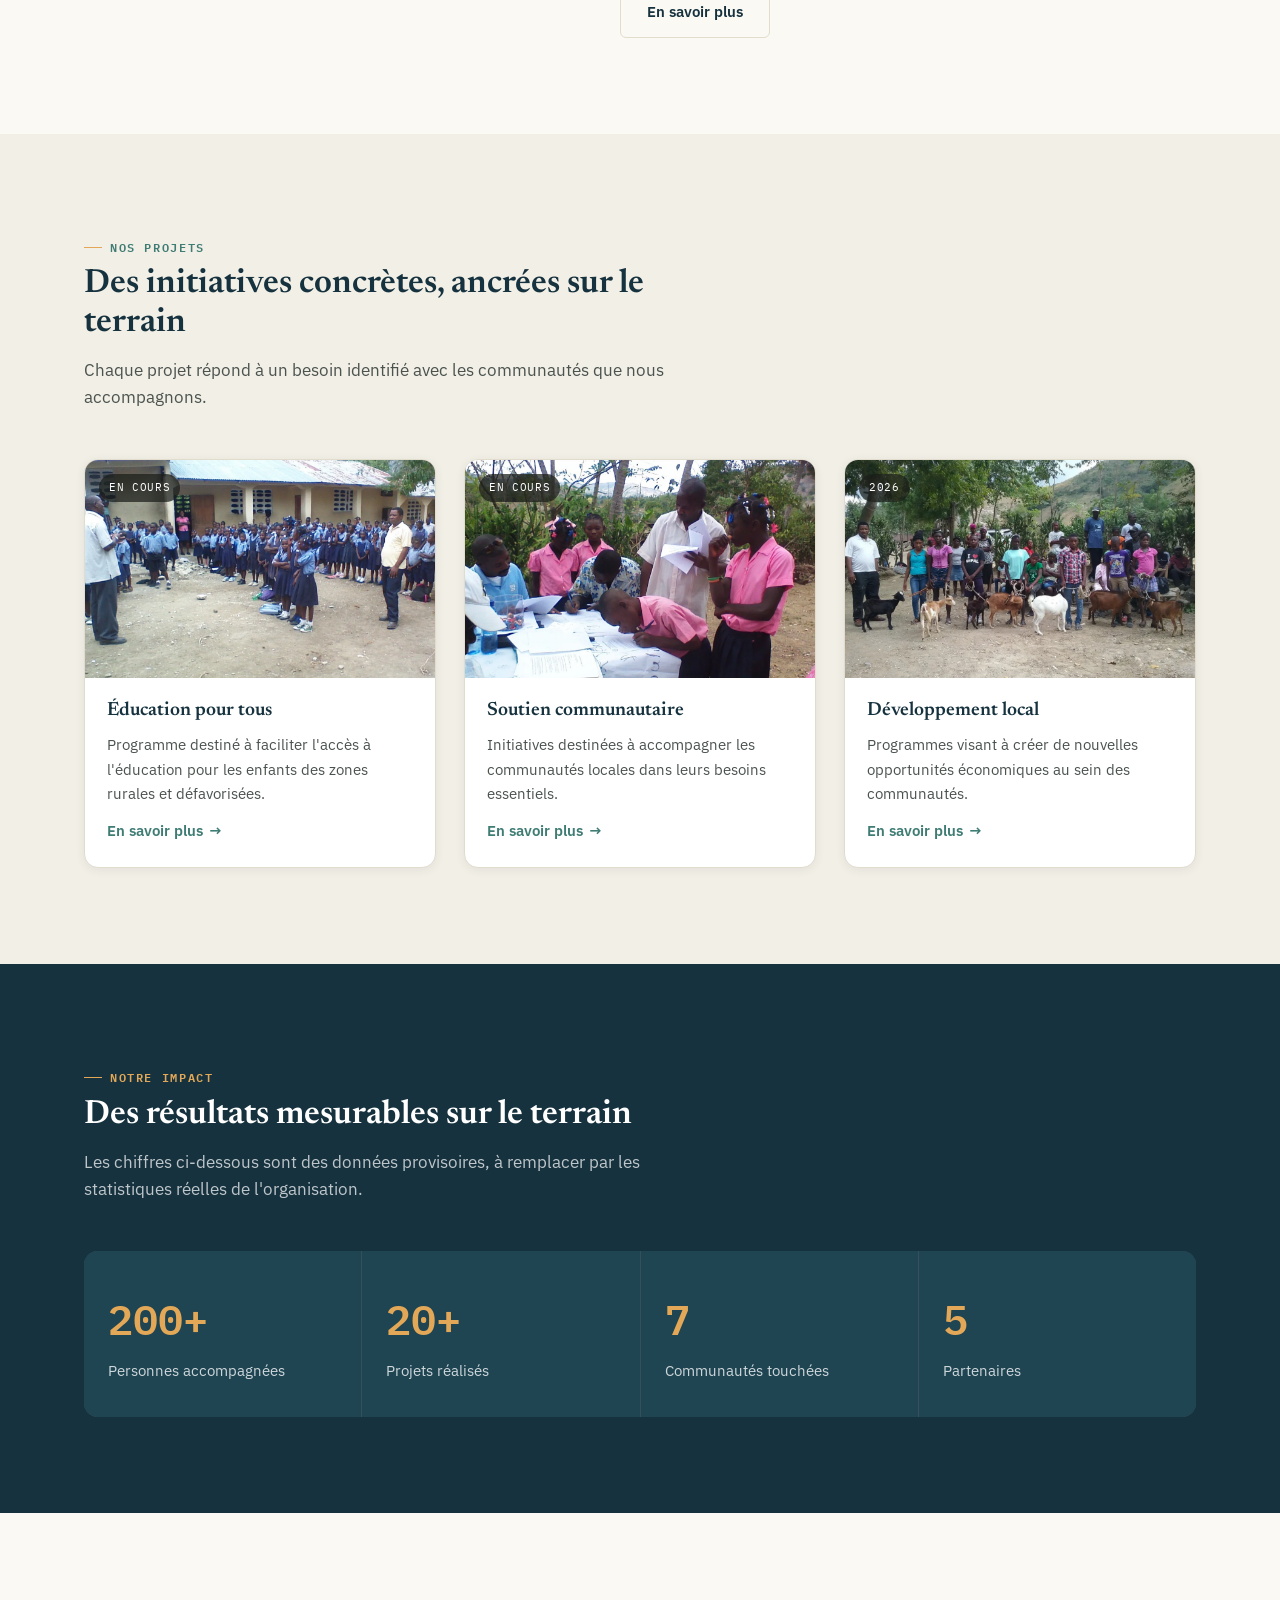
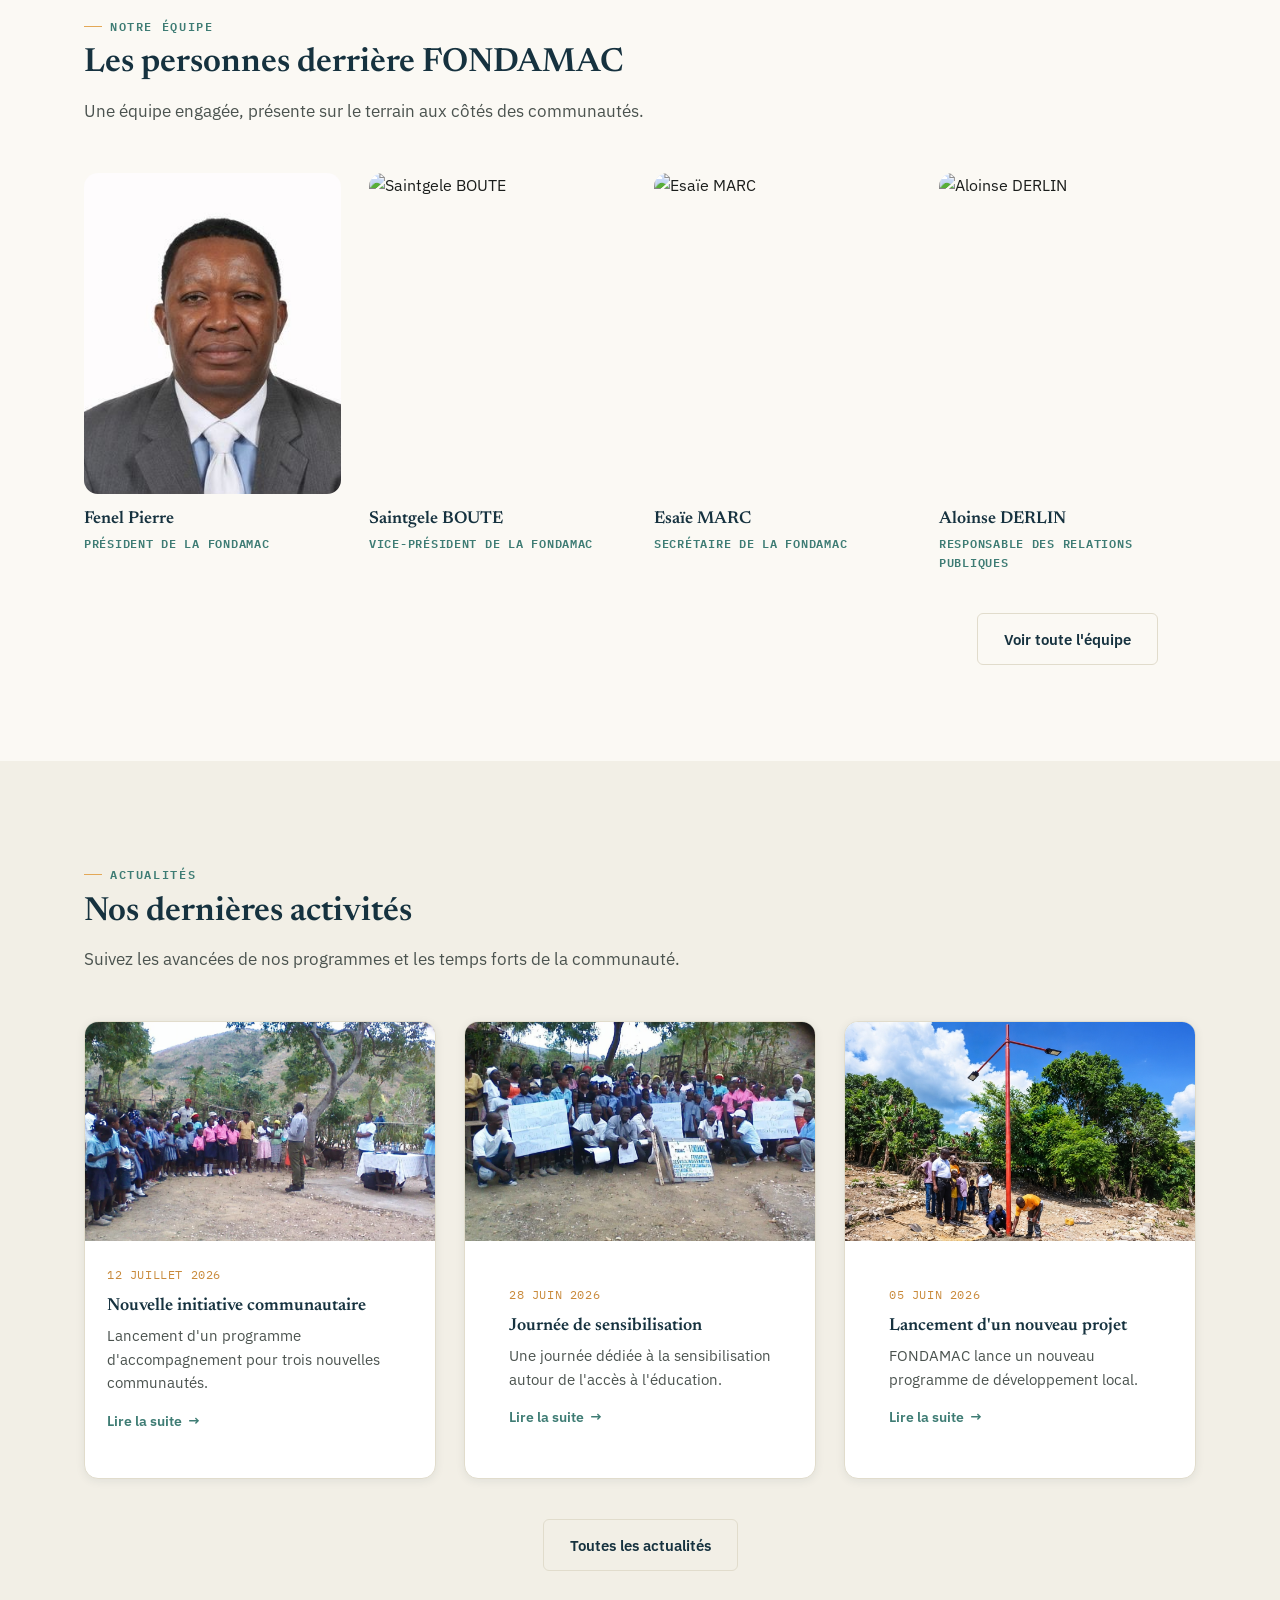
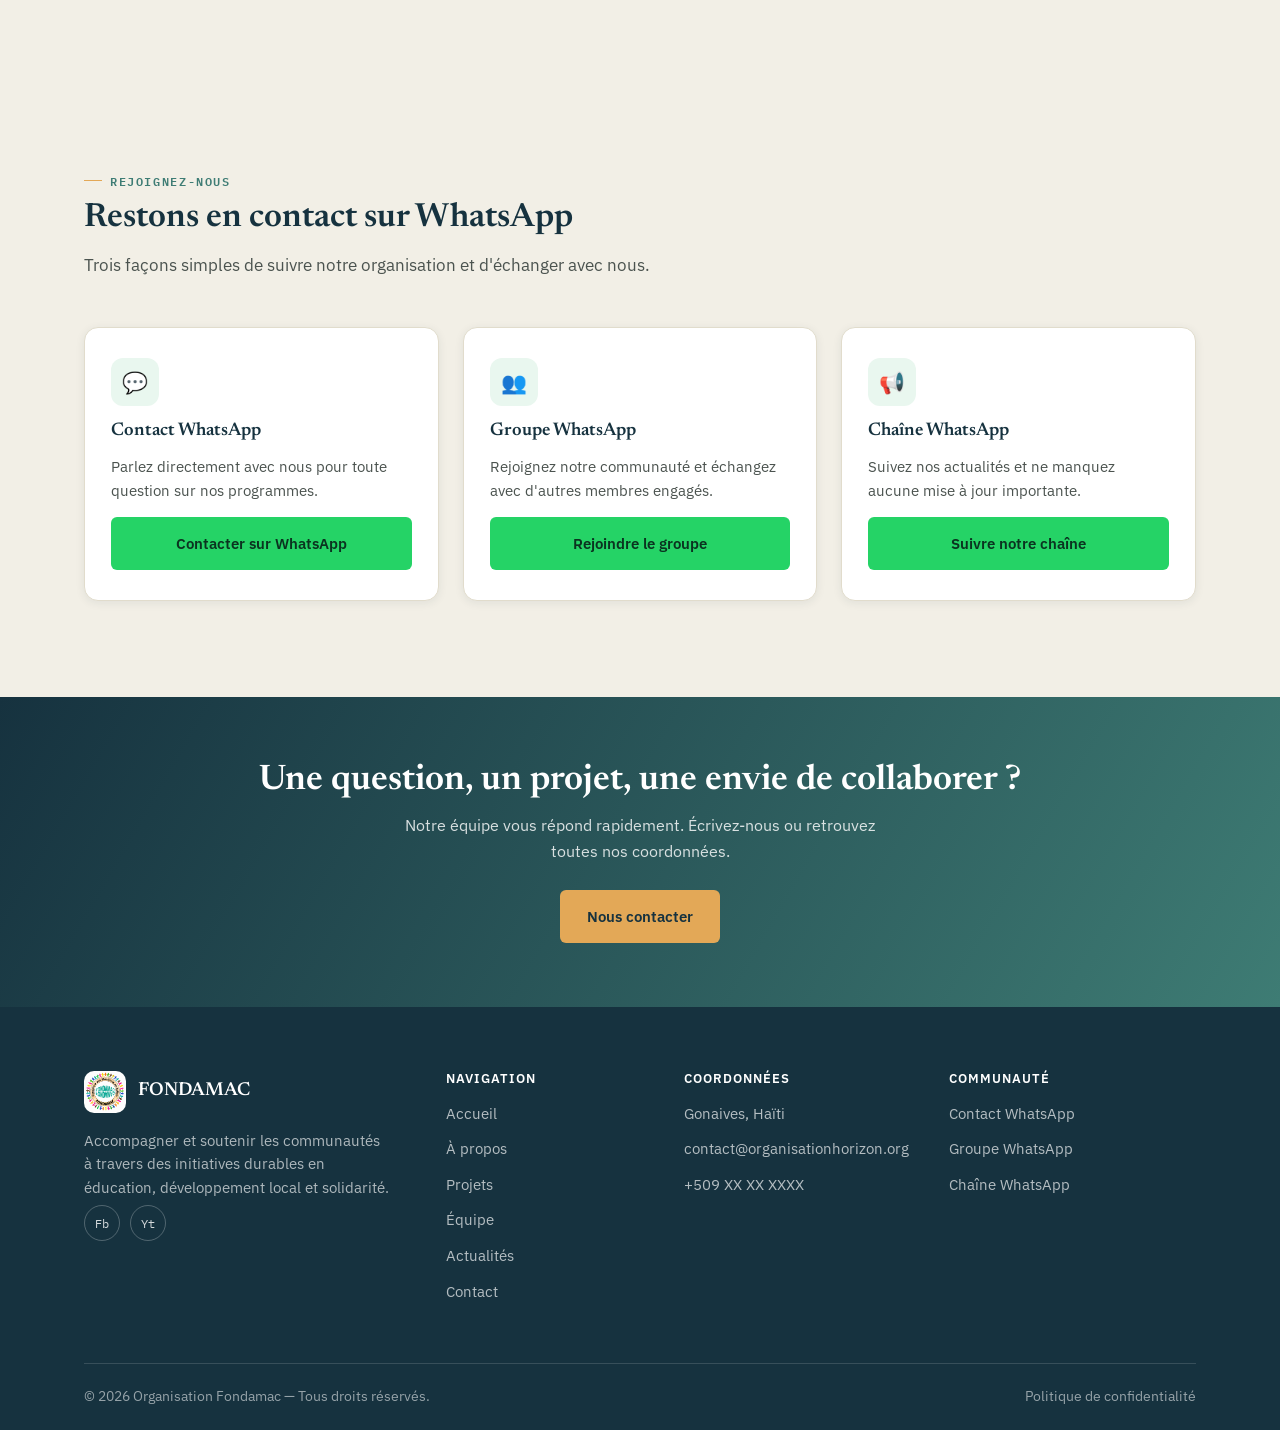
==== commit 95ea1f43: "Quick modif" ====
--- a/index.html
+++ b/index.html
@@ -95,8 +95,7 @@
 <section id="about" class="reveal">
   <div class="container about-grid">
     <div class="about-figure">
-  <img src="images/hero/organisation.jpg" alt="FONDAMAC" style="width:100%; height:100%; object-fit:cover;">
-</div>
+    <img src="images/hero/organisation.jpg" alt="FONDAMAC" style="width:100%; height:100%; object-fit:cover; object-position:center top;"></div>
     <div>
       <span class="eyebrow">Qui sommes-nous</span>
       <h2 style="margin-top:10px; font-size: clamp(1.7rem,2.6vw,2.3rem);">Une organisation au service des communautés</h2>
@@ -337,7 +336,7 @@
         <p class="footer-about">Accompagner et soutenir les communautés à travers des initiatives durables en éducation, développement local et solidarité.</p>
         <div class="footer-social">
           <a href="#" aria-label="Facebook">Fb</a>
-          <a href="#" aria-label="Instagram">Ig</a>
+          <a href="https://youtu.be/pl7oykXl89A" aria-label="YouTube">Yt</a>
          
         </div>
       </div>
